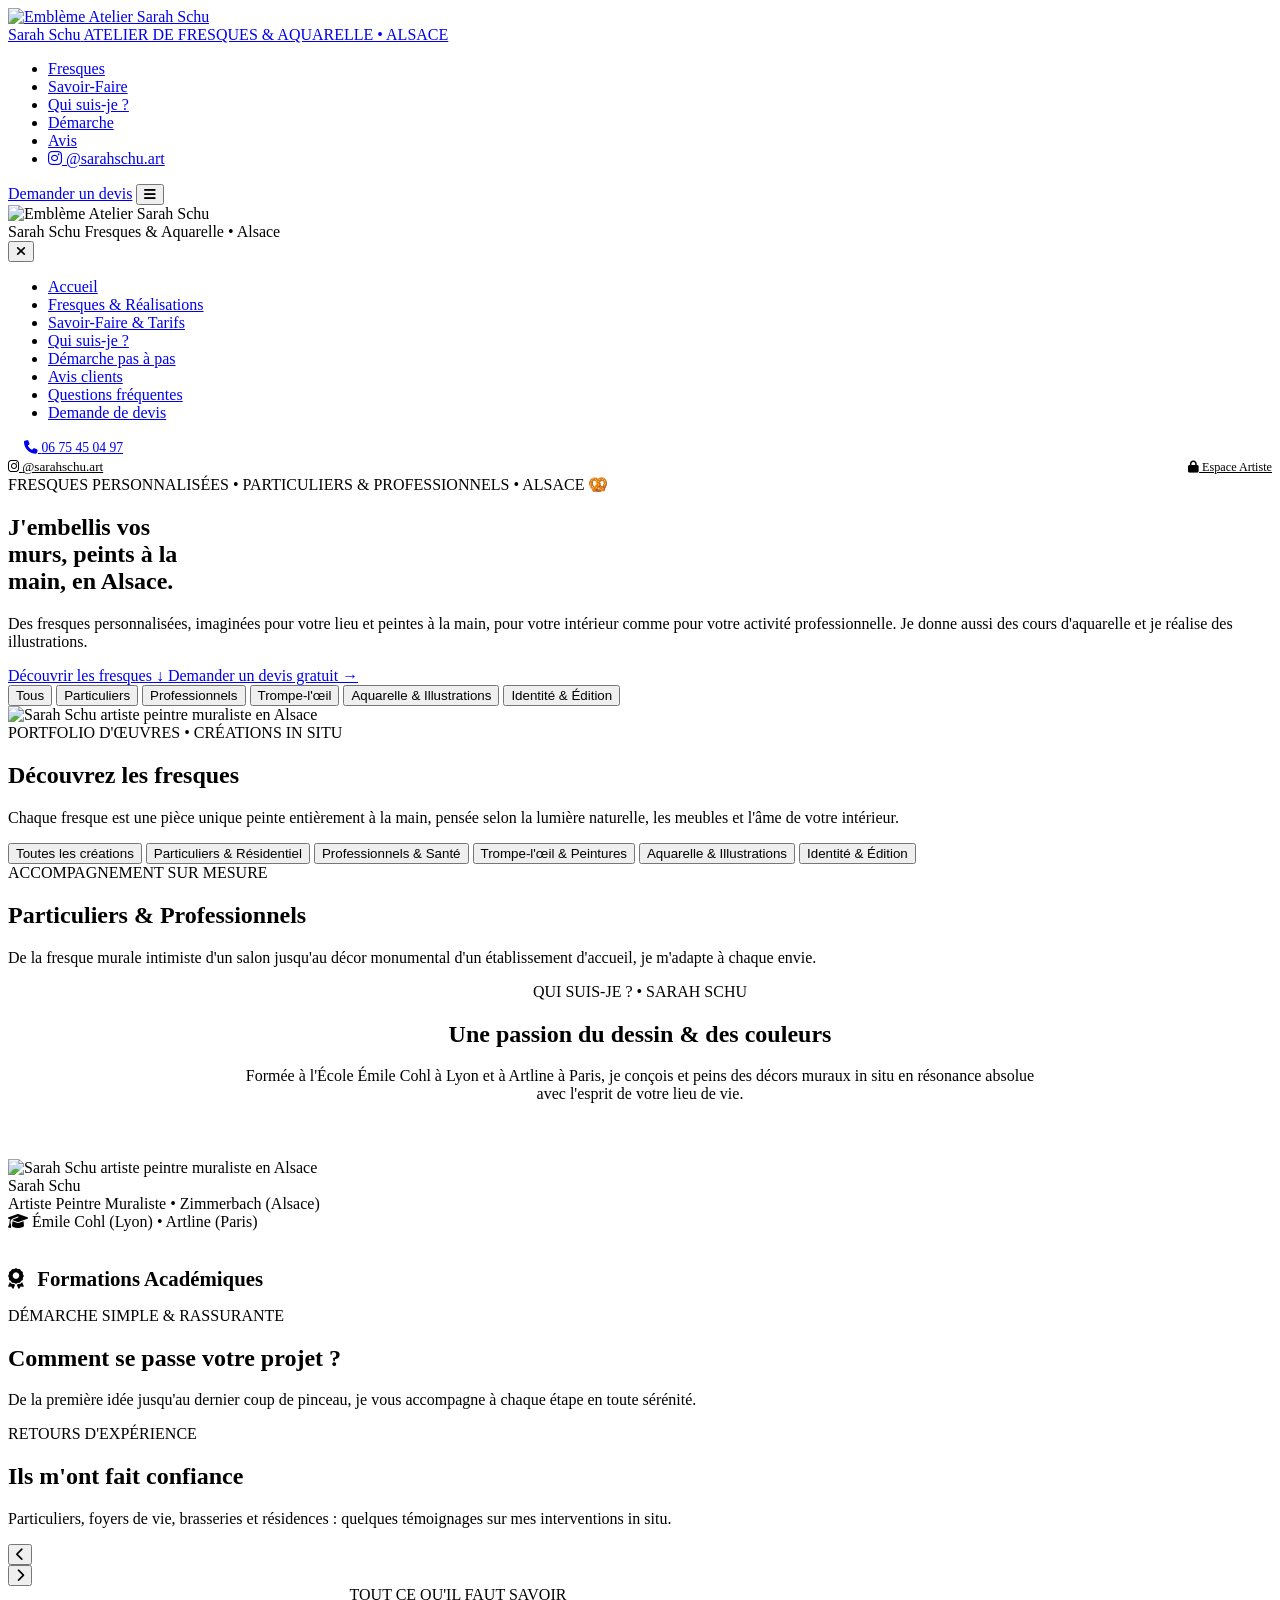
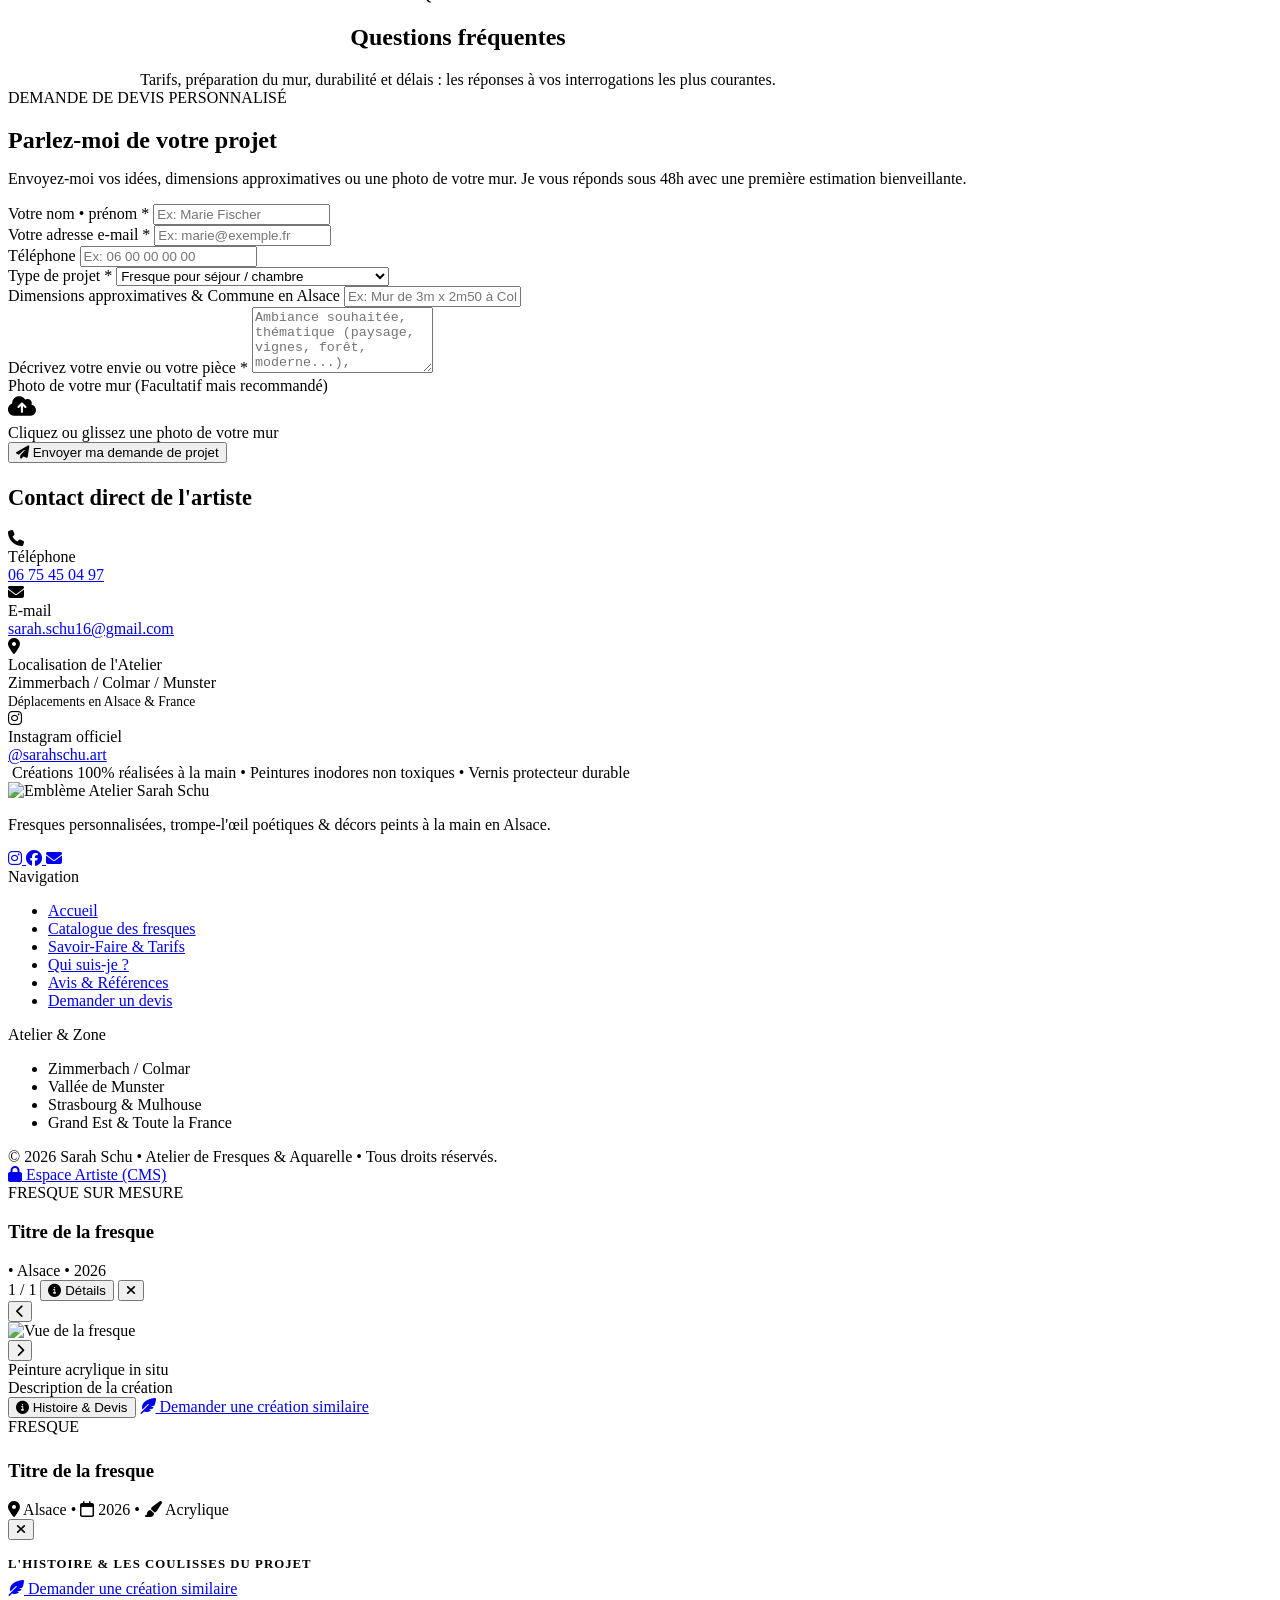
==== index.html @ b22cd870 "config(production): configurer l'URL Render de l'artiste et le repo atelier-sarahschu" ====
<!DOCTYPE html>
<html lang="fr">
<head>
  <meta charset="UTF-8">
  <meta name="viewport" content="width=device-width, initial-scale=1.0">
  <meta http-equiv="Cache-Control" content="no-cache, no-store, must-revalidate">
  <meta http-equiv="Pragma" content="no-cache">
  <meta http-equiv="Expires" content="0">
  <title>Sarah Schu — Atelier de Fresques & Aquarelle · Alsace</title>
  <meta name="description" content="Fresques personnalisées, peintes à la main en Alsace par Sarah Schu. Décors muraux sur mesure pour particuliers et professionnels, trompe-l'œil et cours d'aquarelle.">
  <meta name="keywords" content="Sarah Schu, fresque murale Alsace, artiste peintre Colmar, trompe l'oeil Alsace, peintre decorateur Munster, fresque chambre, fresque restaurant, cours aquarelle Alsace">
  <meta name="author" content="Sarah Schu">
  
  <!-- Open Graph / Réseaux Sociaux (Aperçu lors du partage de lien) -->
  <meta property="og:type" content="website">
  <meta property="og:title" content="Sarah Schu — Atelier de Fresques & Aquarelle · Alsace">
  <meta property="og:description" content="Fresques personnalisées, peintes à la main en Alsace par Sarah Schu. Décors muraux d'exception sur mesure pour particuliers et professionnels.">
  <meta property="og:url" content="https://atelier-sarah-schu-cssx.onrender.com/">
  <meta property="og:image" content="https://atelier-sarah-schu-cssx.onrender.com/assets/images/og-logo-sarah-schu.jpg?v=2">
  <meta property="og:image:secure_url" content="https://atelier-sarah-schu-cssx.onrender.com/assets/images/og-logo-sarah-schu.jpg?v=2">
  <meta property="og:image:type" content="image/jpeg">
  <meta property="og:image:width" content="1024">
  <meta property="og:image:height" content="1024">
  <meta property="og:image:alt" content="Logo Atelier Sarah Schu">
  <meta property="og:locale" content="fr_FR">

  <!-- Twitter Card -->
  <meta name="twitter:card" content="summary">
  <meta name="twitter:title" content="Sarah Schu — Atelier de Fresques & Aquarelle · Alsace">
  <meta name="twitter:description" content="Fresques personnalisées, peintes à la main en Alsace par Sarah Schu. Décors muraux d'exception sur mesure pour particuliers et professionnels.">
  <meta name="twitter:image" content="https://atelier-sarah-schu-cssx.onrender.com/assets/images/og-logo-sarah-schu.jpg?v=2">

  <!-- Favicon & Identité -->
  <link rel="icon" type="image/png" href="assets/images/favicon.png">
  <link rel="apple-touch-icon" href="assets/images/logo-sarah-schu.jpg">

  <!-- Polices Google : Playfair Display & Plus Jakarta Sans -->
  <link rel="preconnect" href="https://fonts.googleapis.com">
  <link rel="preconnect" href="https://fonts.gstatic.com" crossorigin>
  <link href="https://fonts.googleapis.com/css2?family=Playfair+Display:ital,wght@0,400;0,500;0,600;0,700;1,400;1,500&family=Plus+Jakarta+Sans:wght@400;500;600;700&display=swap" rel="stylesheet">

  <!-- Font Awesome Icons -->
  <link rel="stylesheet" href="https://cdnjs.cloudflare.com/ajax/libs/font-awesome/6.5.1/css/all.min.css">

  <!-- Feuille de Style -->
  <link rel="stylesheet" href="assets/css/style.css?v=12">

  <!-- Schema.org Microdata & Local SEO -->
  <script type="application/ld+json">
  {
    "@context": "https://schema.org",
    "@type": "VisualArtist",
    "name": "Sarah Schu",
    "alternateName": "Atelier Sarah Schu",
    "url": "https://atelier-sarah-schu-cssx.onrender.com/",
    "sameAs": [
      "https://www.instagram.com/sarahschu.art",
      "https://www.facebook.com/profile.php?id=100017365335884"
    ],
    "image": "assets/images/logo-sarah-schu.jpg",
    "telephone": "+33675450497",
    "email": "sarah.schu16@gmail.com",
    "priceRange": "€€",
    "address": {
      "@type": "PostalAddress",
      "addressLocality": "Zimmerbach",
      "addressRegion": "Haut-Rhin (Alsace)",
      "postalCode": "68230",
      "addressCountry": "FR"
    },
    "geo": {
      "@type": "GeoCoordinates",
      "latitude": 48.0736,
      "longitude": 7.2372
    },
    "areaServed": [
      "Colmar",
      "Vallée de Munster",
      "Strasbourg",
      "Mulhouse",
      "Alsace",
      "France"
    ],
    "alumniOf": [
      { "@type": "EducationalOrganization", "name": "École Émile Cohl (Lyon)" },
      { "@type": "EducationalOrganization", "name": "École Artline (Paris)" }
    ],
    "knowsAbout": [
      "Fresques murales in situ",
      "Trompe-l'œil sur mesure",
      "Peinture acrylique murale",
      "Aquarelle",
      "Décoration murale d'art"
    ],
    "description": "Artiste peintre muraliste et illustratrice en Alsace. Formée à l'École Émile Cohl & Artline, Sarah Schu imagine et peint à la main des fresques in situ, trompe-l'œil et décors muraux d'exception pour résidences, commerces et collectivités."
  }
  </script>
</head>
<body>

  <!-- ==========================================================================
       EN-TÊTE / NAVIGATION ATELIER
       ========================================================================== -->
  <header class="site-header">
    <div class="container nav-wrap">
      
      <!-- Logo Officiel Atelier Sarah Schu -->
      <a href="#accueil" class="brand-link" aria-label="Sarah Schu - Accueil">
        <img src="assets/images/logo-emblem.png" alt="Emblème Atelier Sarah Schu" class="brand-logo-emblem">
        <div class="brand-text">
          <span class="brand-name">Sarah Schu</span>
          <span class="brand-sub">ATELIER DE FRESQUES &amp; AQUARELLE &bull; ALSACE</span>
        </div>
      </a>

      <!-- Menu Principal Bureau -->
      <nav class="nav-desktop" aria-label="Navigation principale">
        <ul class="nav-links">
          <li><a href="#catalogue" class="nav-link">Fresques</a></li>
          <li><a href="#domaines" class="nav-link">Savoir-Faire</a></li>
          <li><a href="#artiste" class="nav-link">Qui suis-je ?</a></li>
          <li><a href="#methode" class="nav-link">Démarche</a></li>
          <li><a href="#avis" class="nav-link">Avis</a></li>
          <li>
            <a href="https://www.instagram.com/sarahschu.art" target="_blank" rel="noopener" class="nav-link nav-link-ig link-instagram" title="Instagram officiel">
              <i class="fa-brands fa-instagram"></i> <span class="contact-ig-handle">@sarahschu.art</span>
            </a>
          </li>
        </ul>
      </nav>

      <!-- Action & Toggle Mobile -->
      <div class="nav-actions">
        <a href="#contact" class="btn-header-cta">Demander un devis</a>
        <button class="mobile-toggle" aria-label="Ouvrir le menu">
          <i class="fa-solid fa-bars"></i>
        </button>
      </div>

    </div>
  </header>

  <!-- Tiroir Mobile Glissant -->
  <div class="mobile-nav-backdrop"></div>
  <aside class="mobile-nav" aria-label="Menu mobile">
    <div class="mobile-nav-header">
      <div class="brand-link">
        <img src="assets/images/logo-emblem.png" alt="Emblème Atelier Sarah Schu" class="brand-logo-emblem">
        <div class="brand-text">
          <span class="brand-name">Sarah Schu</span>
          <span class="brand-sub">Fresques &amp; Aquarelle &bull; Alsace</span>
        </div>
      </div>
      <button class="mobile-nav-close" aria-label="Fermer le menu">
        <i class="fa-solid fa-xmark"></i>
      </button>
    </div>
    <ul class="mobile-nav-links">
      <li><a href="#accueil" class="mobile-nav-link">Accueil</a></li>
      <li><a href="#catalogue" class="mobile-nav-link">Fresques &amp; Réalisations</a></li>
      <li><a href="#domaines" class="mobile-nav-link">Savoir-Faire &amp; Tarifs</a></li>
      <li><a href="#artiste" class="mobile-nav-link">Qui suis-je ?</a></li>
      <li><a href="#methode" class="mobile-nav-link">Démarche pas à pas</a></li>
      <li><a href="#avis" class="mobile-nav-link">Avis clients</a></li>
      <li><a href="#faq" class="mobile-nav-link">Questions fréquentes</a></li>
      <li><a href="#contact" class="mobile-nav-link">Demande de devis</a></li>
    </ul>
    <div class="mobile-nav-footer">
      <a href="tel:+33675450497" id="mobile-nav-phone" class="btn-header-cta contact-phone-link" style="justify-content: center; width: 100%; padding: 0.6rem 1rem; font-size: 0.85rem;">
        <i class="fa-solid fa-phone"></i> <span id="mobile-nav-phone-text" class="contact-phone-text">06 75 45 04 97</span>
      </a>
      <div style="display: flex; align-items: center; justify-content: space-between; font-size: 0.82rem; margin-top: 0.2rem;">
        <a href="https://www.instagram.com/sarahschu.art" target="_blank" rel="noopener" class="link-instagram" style="color: var(--text-muted); font-weight: 500;">
          <i class="fa-brands fa-instagram"></i> <span class="contact-ig-handle">@sarahschu.art</span>
        </a>
        <a href="admin.html" style="color: var(--text-faint); font-size: 0.76rem;">
          <i class="fa-solid fa-lock"></i> Espace Artiste
        </a>
      </div>
    </div>
  </aside>

  <main>
    <!-- ==========================================================================
         HERO SECTION (STYLE BOUTIQUE ATELIER & ARCHED SHOWCASE)
         ========================================================================== -->
    <section id="accueil" class="hero-section">
      <div class="container hero-container">
        
        <!-- Colonne Gauche : Titre, Déclaration & Pilules -->
        <div class="hero-content">
          
          <div class="hero-eyebrow">
            <span id="hero-eyebrow-text">FRESQUES PERSONNALISÉES &bull; PARTICULIERS &amp; PROFESSIONNELS &bull; ALSACE 🥨</span>
          </div>

          <h1 class="hero-title" id="hero-title">
            J'embellis vos<br>
            murs, peints à la<br>
            main, en Alsace.
          </h1>

          <p class="hero-desc" id="hero-desc-text">
            Des fresques personnalisées, imaginées pour votre lieu et peintes à la main, pour votre intérieur comme pour votre activité professionnelle. Je donne aussi des cours d'aquarelle et je réalise des illustrations.
          </p>

          <div class="hero-actions">
            <a href="#catalogue" class="btn-dark-pill">
              Découvrir les fresques &darr;
            </a>
            <a href="#contact" class="btn-underline-link">
              Demander un devis gratuit &rarr;
            </a>
          </div>

          <!-- Pilules de Catégories (Filtres Rapides) -->
          <div class="hero-tags" id="hero-tags-container">
            <button class="hero-tag-pill active" data-filter="all">Tous</button>
            <button class="hero-tag-pill" data-filter="fresques">Particuliers</button>
            <button class="hero-tag-pill" data-filter="collectivites">Professionnels</button>
            <button class="hero-tag-pill" data-filter="peintures">Trompe-l'œil</button>
            <button class="hero-tag-pill" data-filter="illustrations">Aquarelle &amp; Illustrations</button>
            <button class="hero-tag-pill" data-filter="graphisme">Identité &amp; Édition</button>
          </div>

        </div>

        <!-- Colonne Droite : Vitrine Arched Showcase -->
        <div class="hero-visual">
          <div class="arch-card">
            <div class="arch-window">
              <img id="hero-main-img" src="assets/images/upload_1792163503819.jpg" alt="Sarah Schu artiste peintre muraliste en Alsace">
            </div>
          </div>
        </div>

      </div>
    </section>

    <!-- ==========================================================================
         CATALOGUE DES RÉALISATIONS (PORTFOLIO)
         ========================================================================== -->
    <section id="catalogue" class="section">
      <div class="container">
        
        <div class="section-header">
          <div class="section-eyebrow">PORTFOLIO D'ŒUVRES &bull; CRÉATIONS IN SITU</div>
          <h2 class="section-title">Découvrez les <span class="italic-serif">fresques</span></h2>
          <p class="section-desc">
            Chaque fresque est une pièce unique peinte entièrement à la main, pensée selon la lumière naturelle, les meubles et l'âme de votre intérieur.
          </p>
        </div>

        <!-- Filtres Horizontaux -->
        <div class="catalog-filters" id="catalog-filters-container" role="tablist">
          <button class="filter-pill active" data-filter="all">Toutes les créations</button>
          <button class="filter-pill" data-filter="fresques">Particuliers &amp; Résidentiel</button>
          <button class="filter-pill" data-filter="collectivites">Professionnels &amp; Santé</button>
          <button class="filter-pill" data-filter="peintures">Trompe-l'œil &amp; Peintures</button>
          <button class="filter-pill" data-filter="illustrations">Aquarelle &amp; Illustrations</button>
          <button class="filter-pill" data-filter="graphisme">Identité &amp; Édition</button>
        </div>

        <!-- Grille des Créations -->
        <div class="gallery-grid" id="portfolio-grid-container">
          <!-- Injecté dynamiquement par main.js -->
        </div>

        <!-- Bouton Découvrir Plus (Évite les empilements infinis sur mobile) -->
        <div id="portfolio-load-more-wrap" class="portfolio-load-more-wrap" style="display: none;">
          <button id="portfolio-load-more-btn" class="btn-load-more" type="button">
            <span id="load-more-text">Afficher plus de créations</span>
            <i class="fa-solid fa-arrow-down"></i>
          </button>
        </div>

      </div>
    </section>

    <!-- ==========================================================================
         BANDEAU DE CONFIANCE & CHIFFRES CLÉS
         ========================================================================== -->
    <section class="trust-strip" aria-label="Points forts de l'atelier">
      <div class="container">
        <div class="trust-grid" id="stats-grid-container">
          <!-- Injecté dynamiquement par main.js -->
        </div>
      </div>
    </section>

    <!-- ==========================================================================
         PARTICULIERS & PROFESSIONNELS (DOMAINES DE PROJET)
         ========================================================================== -->
    <section id="domaines" class="section section-tinted">
      <div class="container">
        
        <div class="section-header">
          <div class="section-eyebrow">ACCOMPAGNEMENT SUR MESURE</div>
          <h2 class="section-title">Particuliers &amp; <span class="italic-serif">Professionnels</span></h2>
          <p class="section-desc">
            De la fresque murale intimiste d'un salon jusqu'au décor monumental d'un établissement d'accueil, je m'adapte à chaque envie.
          </p>
        </div>

        <div class="services-grid" id="services-grid-container">
          <!-- Rendu dynamique par main.js -->
        </div>

      </div>
    </section>

    <!-- ==========================================================================
         L'ARTISTE — SARAH SCHU
         ========================================================================== -->
    <section id="artiste" class="section">
      <div class="container">
        
        <!-- En-tête de Section Centré et Harmonieux -->
        <div class="section-header" style="max-width: 820px; margin: 0 auto 3.5rem; text-align: center;">
          <div class="section-eyebrow">QUI SUIS-JE ? &bull; SARAH SCHU</div>
          <h2 class="section-title">Une passion du dessin &amp; des <span class="italic-serif">couleurs</span></h2>
          <p class="section-desc" style="margin: 0 auto;">
            Formée à l'École Émile Cohl à Lyon et à Artline à Paris, je conçois et peins des décors muraux in situ en résonance absolue avec l'esprit de votre lieu de vie.
          </p>
        </div>

        <div class="artist-grid">
          
          <!-- Colonne Gauche : Portrait en Arche & Titres Académiques -->
          <div class="artist-visual">
            <div class="artist-arch-frame">
              <img id="about-photo" src="assets/images/profile_fb.jpg" alt="Sarah Schu artiste peintre muraliste en Alsace">
            </div>
            <div class="artist-badge">
              <div class="artist-badge-name">Sarah Schu</div>
              <div class="artist-badge-loc">Artiste Peintre Muraliste &bull; Zimmerbach (Alsace)</div>
              <div class="artist-badge-schools">
                <i class="fa-solid fa-graduation-cap" style="color: var(--accent-terra);"></i> Émile Cohl (Lyon) &bull; Artline (Paris)
              </div>
            </div>
          </div>

          <!-- Colonne Droite : Histoire & Formations -->
          <div class="artist-text">
            <div id="about-bio-text" class="artist-bio-body">
              <!-- Injecté dynamiquement par main.js -->
            </div>

            <!-- Formations Académiques -->
            <div style="margin-top: 2.2rem;">
              <h3 style="font-family: var(--font-serif); font-size: 1.3rem; margin-bottom: 1rem; color: var(--text-main);">
                <i class="fa-solid fa-award" style="color: var(--accent-terra); margin-right: 0.5rem;"></i> Formations Académiques
              </h3>
              <div class="academic-cards" id="formations-container">
                <!-- Injecté dynamiquement par main.js -->
              </div>
            </div>
          </div>

        </div>

      </div>
    </section>

    <!-- ==========================================================================
         LA MÉTHODE IN SITU (COMMENT ÇA SE PASSE)
         ========================================================================== -->
    <section id="methode" class="section section-tinted">
      <div class="container">
        
        <div class="section-header">
          <div class="section-eyebrow">DÉMARCHE SIMPLE &amp; RASSURANTE</div>
          <h2 class="section-title">Comment se passe <span class="italic-serif">votre projet</span>&nbsp;?</h2>
          <p class="section-desc">
            De la première idée jusqu'au dernier coup de pinceau, je vous accompagne à chaque étape en toute sérénité.
          </p>
        </div>

        <div class="steps-grid" id="process-grid-container">
          <!-- Injecté dynamiquement par main.js -->
        </div>

      </div>
    </section>

    <!-- ==========================================================================
         TÉMOIGNAGES & RÉFÉRENCES EN ALSACE
         ========================================================================== -->
    <section id="avis" class="section">
      <div class="container">
        
        <div class="section-header">
          <div class="section-eyebrow">RETOURS D'EXPÉRIENCE</div>
          <h2 class="section-title">Ils m'ont fait <span class="italic-serif">confiance</span></h2>
          <p class="section-desc">
            Particuliers, foyers de vie, brasseries et résidences : quelques témoignages sur mes interventions in situ.
          </p>
        </div>

        <div class="testimonials-slider-wrapper">
          <div class="testimonials-viewport" id="testimonials-viewport">
            <div class="testimonials-track" id="testimonials-grid-container">
              <!-- Injecté dynamiquement par main.js -->
            </div>
          </div>

          <div class="testimonials-controls">
            <button type="button" class="slider-arrow-btn" id="testimonials-prev-btn" aria-label="Avis précédent">
              <i class="fa-solid fa-chevron-left"></i>
            </button>
            <div class="testimonials-dots" id="testimonials-dots-container"></div>
            <button type="button" class="slider-arrow-btn" id="testimonials-next-btn" aria-label="Avis suivant">
              <i class="fa-solid fa-chevron-right"></i>
            </button>
          </div>
        </div>

      </div>
    </section>

    <!-- ==========================================================================
         QUESTIONS FRÉQUENTES (FAQ)
         ========================================================================== -->
    <section id="faq" class="section section-tinted">
      <div class="container" style="max-width: 900px;">
        
        <div class="section-header" style="text-align: center;">
          <div class="section-eyebrow">TOUT CE QU'IL FAUT SAVOIR</div>
          <h2 class="section-title">Questions <span class="italic-serif">fréquentes</span></h2>
          <p class="section-desc" style="margin: 0 auto;">
            Tarifs, préparation du mur, durabilité et délais : les réponses à vos interrogations les plus courantes.
          </p>
        </div>

        <div class="faq-list" id="faq-list-container">
          <!-- Injecté dynamiquement par main.js -->
        </div>

      </div>
    </section>

    <!-- ==========================================================================
         CONTACT / BRIEF ESTIMATIF ("PARLER DE MON PROJET")
         ========================================================================== -->
    <section id="contact" class="section">
      <div class="container">
        
        <div class="contact-box">
          
          <div class="contact-header">
            <div class="section-eyebrow">DEMANDE DE DEVIS PERSONNALISÉ</div>
            <h2 class="section-title" style="margin-bottom: 0.8rem;">Parlez-moi de votre <span class="italic-serif">projet</span></h2>
            <p class="section-desc">
              Envoyez-moi vos idées, dimensions approximatives ou une photo de votre mur. Je vous réponds sous 48h avec une première estimation bienveillante.
            </p>
          </div>

          <div class="contact-grid">
            
            <!-- Formulaire -->
            <form id="devis-form" class="contact-form" action="https://api.web3forms.com/submit" method="POST" enctype="multipart/form-data">
              <!-- Configuration Web3Forms & Sécurité Anti-Spam -->
              <input type="hidden" name="access_key" value="fe10a643-944e-4a1d-9d04-9b384cff82f1">
              <input type="hidden" name="subject" value="Nouvelle demande de projet fresque — Atelier Sarah Schu">
              <input type="hidden" name="from_name" value="Atelier Sarah Schu (Site Web)">
              <input type="checkbox" name="botcheck" class="hidden" style="display: none;">

              <div class="form-row">
                <div class="form-group">
                  <label for="devis-nom">Votre nom &bull; prénom *</label>
                  <input type="text" id="devis-nom" name="name" class="form-input" placeholder="Ex: Marie Fischer" required>
                </div>
                <div class="form-group">
                  <label for="devis-email">Votre adresse e-mail *</label>
                  <input type="email" id="devis-email" name="email" class="form-input" placeholder="Ex: marie@exemple.fr" required>
                </div>
              </div>

              <div class="form-row">
                <div class="form-group">
                  <label for="devis-tel">Téléphone</label>
                  <input type="tel" id="devis-tel" name="phone" class="form-input" placeholder="Ex: 06 00 00 00 00">
                </div>
                <div class="form-group">
                  <label for="devis-type">Type de projet *</label>
                  <select id="devis-type" name="type_projet" class="form-select">
                    <option value="Fresque pour séjour / chambre">Fresque pour séjour / chambre</option>
                    <option value="Trompe-l'œil sur porte ou mur">Trompe-l'œil sur porte ou mur</option>
                    <option value="Projet professionnel / Commerce / EHPAD">Projet professionnel / Commerce / EHPAD</option>
                    <option value="Cours d'aquarelle">Cours d'aquarelle</option>
                    <option value="Illustration & Édition">Illustration &amp; Édition</option>
                    <option value="Autre demande sur mesure">Autre demande sur mesure</option>
                  </select>
                </div>
              </div>

              <div class="form-group">
                <label for="devis-dimensions">Dimensions approximatives &amp; Commune en Alsace</label>
                <input type="text" id="devis-dimensions" name="dimensions_commune" class="form-input" placeholder="Ex: Mur de 3m x 2m50 à Colmar, Munster...">
              </div>

              <div class="form-group">
                <label for="devis-message">Décrivez votre envie ou votre pièce *</label>
                <textarea id="devis-message" name="message" class="form-textarea" rows="4" placeholder="Ambiance souhaitée, thématique (paysage, vignes, forêt, moderne...), luminosité..." required></textarea>
              </div>

              <!-- Zone Photo du Mur -->
              <div class="form-group">
                <label>Photo de votre mur (Facultatif mais recommandé)</label>
                <input type="file" id="devis-photo-mur" name="attachment" accept="image/*" style="display: none;">
                <label for="devis-photo-mur" id="upload-zone-mur" class="upload-dropzone" style="cursor: pointer; display: block;">
                  <span id="upload-zone-label">
                    <i class="fa-solid fa-cloud-arrow-up" style="color: var(--accent-terra); font-size: 1.4rem; display: block; margin-bottom: 0.4rem;"></i>
                    <span>Cliquez ou glissez une photo de votre mur</span>
                  </span>
                </label>
              </div>

              <button type="submit" class="btn-submit-cta">
                <i class="fa-solid fa-paper-plane"></i> Envoyer ma demande de projet
              </button>
            </form>

            <!-- Coordonnées Directes -->
            <div class="contact-info-panel">
              <h3 style="font-family: var(--font-serif); font-size: 1.4rem; margin-bottom: 1.2rem; color: var(--text-main);">
                Contact direct de l'artiste
              </h3>
              
              <div class="contact-direct-items">
                <div class="contact-item">
                  <div class="contact-item-icon"><i class="fa-solid fa-phone"></i></div>
                  <div>
                    <div class="contact-item-lbl">Téléphone</div>
                    <a href="tel:+33675450497" id="contact-phone-link" class="contact-item-val contact-phone-link">
                      <span id="contact-phone-text" class="contact-phone-text">06 75 45 04 97</span>
                    </a>
                  </div>
                </div>

                <div class="contact-item">
                  <div class="contact-item-icon"><i class="fa-solid fa-envelope"></i></div>
                  <div>
                    <div class="contact-item-lbl">E-mail</div>
                    <a href="mailto:sarah.schu16@gmail.com" id="contact-email-link" class="contact-item-val contact-email-link">
                      <span id="contact-email-text" class="contact-email-text">sarah.schu16@gmail.com</span>
                    </a>
                  </div>
                </div>

                <div class="contact-item">
                  <div class="contact-item-icon"><i class="fa-solid fa-location-dot"></i></div>
                  <div>
                    <div class="contact-item-lbl">Localisation de l'Atelier</div>
                    <div class="contact-item-val">
                      <span id="contact-location-text" class="contact-location-text">Zimmerbach / Colmar / Munster</span><br>
                      <span style="font-size: 0.85rem; color: var(--text-muted);">Déplacements en Alsace &amp; France</span>
                    </div>
                  </div>
                </div>

                <div class="contact-item">
                  <div class="contact-item-icon"><i class="fa-brands fa-instagram"></i></div>
                  <div>
                    <div class="contact-item-lbl">Instagram officiel</div>
                    <a href="https://www.instagram.com/sarahschu.art" target="_blank" rel="noopener" id="contact-ig-link" class="contact-item-val link-instagram">
                      <span class="contact-ig-handle">@sarahschu.art</span>
                    </a>
                  </div>
                </div>
              </div>

              <div class="contact-guarantee-note">
                <i class="fa-solid fa-shield-check" style="color: var(--accent-terra);"></i>
                <span>Créations 100% réalisées à la main &bull; Peintures inodores non toxiques &bull; Vernis protecteur durable</span>
              </div>
            </div>

          </div>

        </div>

      </div>
    </section>

  </main>

  <!-- ==========================================================================
       PIED DE PAGE (FOOTER)
       ========================================================================== -->
  <footer class="site-footer">
    <div class="container">
      
      <div class="footer-grid">
        <div class="footer-brand-col">
          <div class="brand-link" style="margin-bottom: 0.8rem;">
            <img src="assets/images/logo-emblem.png" alt="Emblème Atelier Sarah Schu" class="brand-logo-emblem footer-logo-emblem">
            <span class="brand-name" style="color: #FFFFFF;">Sarah Schu</span>
          </div>
          <p class="footer-tagline">
            Fresques personnalisées, trompe-l'œil poétiques &amp; décors peints à la main en Alsace.
          </p>
          <div class="footer-social-row">
            <a href="https://www.instagram.com/sarahschu.art" target="_blank" rel="noopener" aria-label="Instagram" class="link-instagram">
              <i class="fa-brands fa-instagram"></i>
            </a>
            <a href="https://www.facebook.com/profile.php?id=100017365335884" target="_blank" rel="noopener" aria-label="Facebook" class="link-facebook">
              <i class="fa-brands fa-facebook"></i>
            </a>
            <a href="mailto:sarah.schu16@gmail.com" aria-label="Email" id="footer-email-link" class="contact-email-link">
              <i class="fa-solid fa-envelope"></i>
            </a>
          </div>
        </div>

        <div class="footer-nav-col">
          <div class="footer-col-title">Navigation</div>
          <ul class="footer-links">
            <li><a href="#accueil">Accueil</a></li>
            <li><a href="#catalogue">Catalogue des fresques</a></li>
            <li><a href="#domaines">Savoir-Faire &amp; Tarifs</a></li>
            <li><a href="#artiste">Qui suis-je ?</a></li>
            <li><a href="#avis">Avis &amp; Références</a></li>
            <li><a href="#contact">Demander un devis</a></li>
          </ul>
        </div>

        <div class="footer-nav-col">
          <div class="footer-col-title">Atelier &amp; Zone</div>
          <ul class="footer-links">
            <li><span>Zimmerbach / Colmar</span></li>
            <li><span>Vallée de Munster</span></li>
            <li><span>Strasbourg &amp; Mulhouse</span></li>
            <li><span>Grand Est &amp; Toute la France</span></li>
          </ul>
        </div>
      </div>

      <div class="footer-bottom-bar">
        <div>&copy; 2026 Sarah Schu &bull; Atelier de Fresques &amp; Aquarelle &bull; Tous droits réservés.</div>
        <div style="display: flex; gap: 1.5rem; align-items: center;">
          <a href="admin.html" class="footer-admin-link">
            <i class="fa-solid fa-lock"></i> Espace Artiste (CMS)
          </a>
        </div>
      </div>

    </div>
  </footer>

  <!-- ==========================================================================
       MODALE D'EXPOSITION (VISIONNEUSE PLEIN ÉCRAN - ZÉRO DÉFILEMENT)
       ========================================================================== -->
  <div id="lightbox-modal" class="exhibition-theater" role="dialog" aria-modal="true" aria-label="Aperçu d'une œuvre">
    <div class="theater-wrapper">
      
      <!-- Barre Supérieure : Titre & Fermeture -->
      <header class="theater-topbar">
        <div class="theater-title-wrap">
          <span id="lightbox-category" class="theater-cat-pill">FRESQUE SUR MESURE</span>
          <h3 id="lightbox-title" class="theater-title">Titre de la fresque</h3>
          <span class="theater-meta-dot">&bull;</span>
          <span id="lightbox-location" class="theater-loc">Alsace</span>
          <span class="theater-meta-dot">&bull;</span>
          <span id="lightbox-year" class="theater-year">2026</span>
        </div>

        <div class="theater-actions">
          <span id="lightbox-counter-badge" class="theater-badge">1 / 1</span>
          <button id="lightbox-info-btn" class="theater-info-btn" type="button" aria-label="Voir l'histoire et les détails de l'œuvre" title="Histoire & Détails">
            <i class="fa-solid fa-circle-info"></i> <span class="theater-info-btn-text">Détails</span>
          </button>
          <button id="lightbox-close-btn" class="theater-close-btn" aria-label="Fermer la visionneuse">
            <i class="fa-solid fa-xmark"></i>
          </button>
        </div>
      </header>

      <!-- Scène Centrale : Espace d'Exposition Atelier (Lumière douce & Halo Ambiant) -->
      <div class="theater-stage" id="lightbox-viewer-area">
        <div id="lightbox-ambient-backdrop" class="theater-ambient-backdrop" aria-hidden="true"></div>

        <button id="lightbox-prev-btn" class="theater-nav-btn theater-prev" aria-label="Image précédente">
          <i class="fa-solid fa-chevron-left"></i>
        </button>

        <div class="theater-artwork">
          <img id="lightbox-img" src="" alt="Vue de la fresque">
        </div>

        <button id="lightbox-next-btn" class="theater-nav-btn theater-next" aria-label="Image suivante">
          <i class="fa-solid fa-chevron-right"></i>
        </button>
      </div>

      <!-- Barre Inférieure : Spécifications, Miniatures & Contact -->
      <footer class="theater-bottombar">
        <div class="theater-info-col">
          <div id="lightbox-technique" class="theater-tech">Peinture acrylique in situ</div>
          <div id="lightbox-desc" class="theater-desc">Description de la création</div>
        </div>

        <!-- Galerie de Miniatures (si plusieurs vues) -->
        <div class="theater-thumbs-wrap">
          <div id="lightbox-carousel" class="theater-thumbs-strip"></div>
        </div>

        <div class="theater-cta-wrap">
          <button id="lightbox-mobile-details-btn" class="btn-theater-mobile-details" type="button">
            <i class="fa-solid fa-circle-info"></i> Histoire &amp; Devis
          </button>
          <a href="#contact" id="lightbox-cta-link" class="btn-theater-cta">
            <i class="fa-solid fa-feather-pointed"></i> Demander une création similaire
          </a>
        </div>
      </footer>

      <!-- Volet Coulissant Mobile : Fiche Détail Complète de l'Œuvre -->
      <div id="theater-details-sheet" class="theater-details-sheet" aria-hidden="true">
        <div class="theater-sheet-backdrop" id="theater-sheet-backdrop"></div>
        <div class="theater-sheet-content">
          <div class="theater-sheet-handle-bar">
            <div class="theater-sheet-handle"></div>
          </div>
          <div class="theater-sheet-header">
            <div>
              <span id="sheet-category" class="theater-cat-pill" style="margin-bottom: 0.35rem; display: inline-block;">FRESQUE</span>
              <h3 id="sheet-title" class="theater-sheet-title">Titre de la fresque</h3>
              <div class="theater-sheet-meta">
                <span id="sheet-location"><i class="fa-solid fa-location-dot"></i> Alsace</span> &bull; 
                <span id="sheet-year"><i class="fa-regular fa-calendar"></i> 2026</span> &bull; 
                <span id="sheet-tech"><i class="fa-solid fa-paint-brush"></i> Acrylique</span>
              </div>
            </div>
            <button id="theater-sheet-close" class="theater-sheet-close-btn" type="button" aria-label="Fermer les détails">
              <i class="fa-solid fa-xmark"></i>
            </button>
          </div>
          <div class="theater-sheet-body">
            <h4 style="font-size: 0.8rem; text-transform: uppercase; letter-spacing: 0.08em; color: var(--accent-terra); margin-bottom: 0.5rem; font-weight: 700;">
              L'histoire &amp; les coulisses du projet
            </h4>
            <div id="sheet-desc" class="theater-sheet-text"></div>
          </div>
          <div class="theater-sheet-footer">
            <a href="#contact" id="sheet-cta-link" class="btn-theater-cta" style="width: 100%; justify-content: center;">
              <i class="fa-solid fa-feather-pointed"></i> Demander une création similaire
            </a>
          </div>
        </div>
      </div>

    </div>
  </div>

  <!-- Décodeur d'images universel (support TIFF, etc.) -->
  <script src="assets/js/utif.min.js"></script>
  <!-- Scripts -->
  <script src="assets/js/main.js?v=12"></script>
</body>
</html>
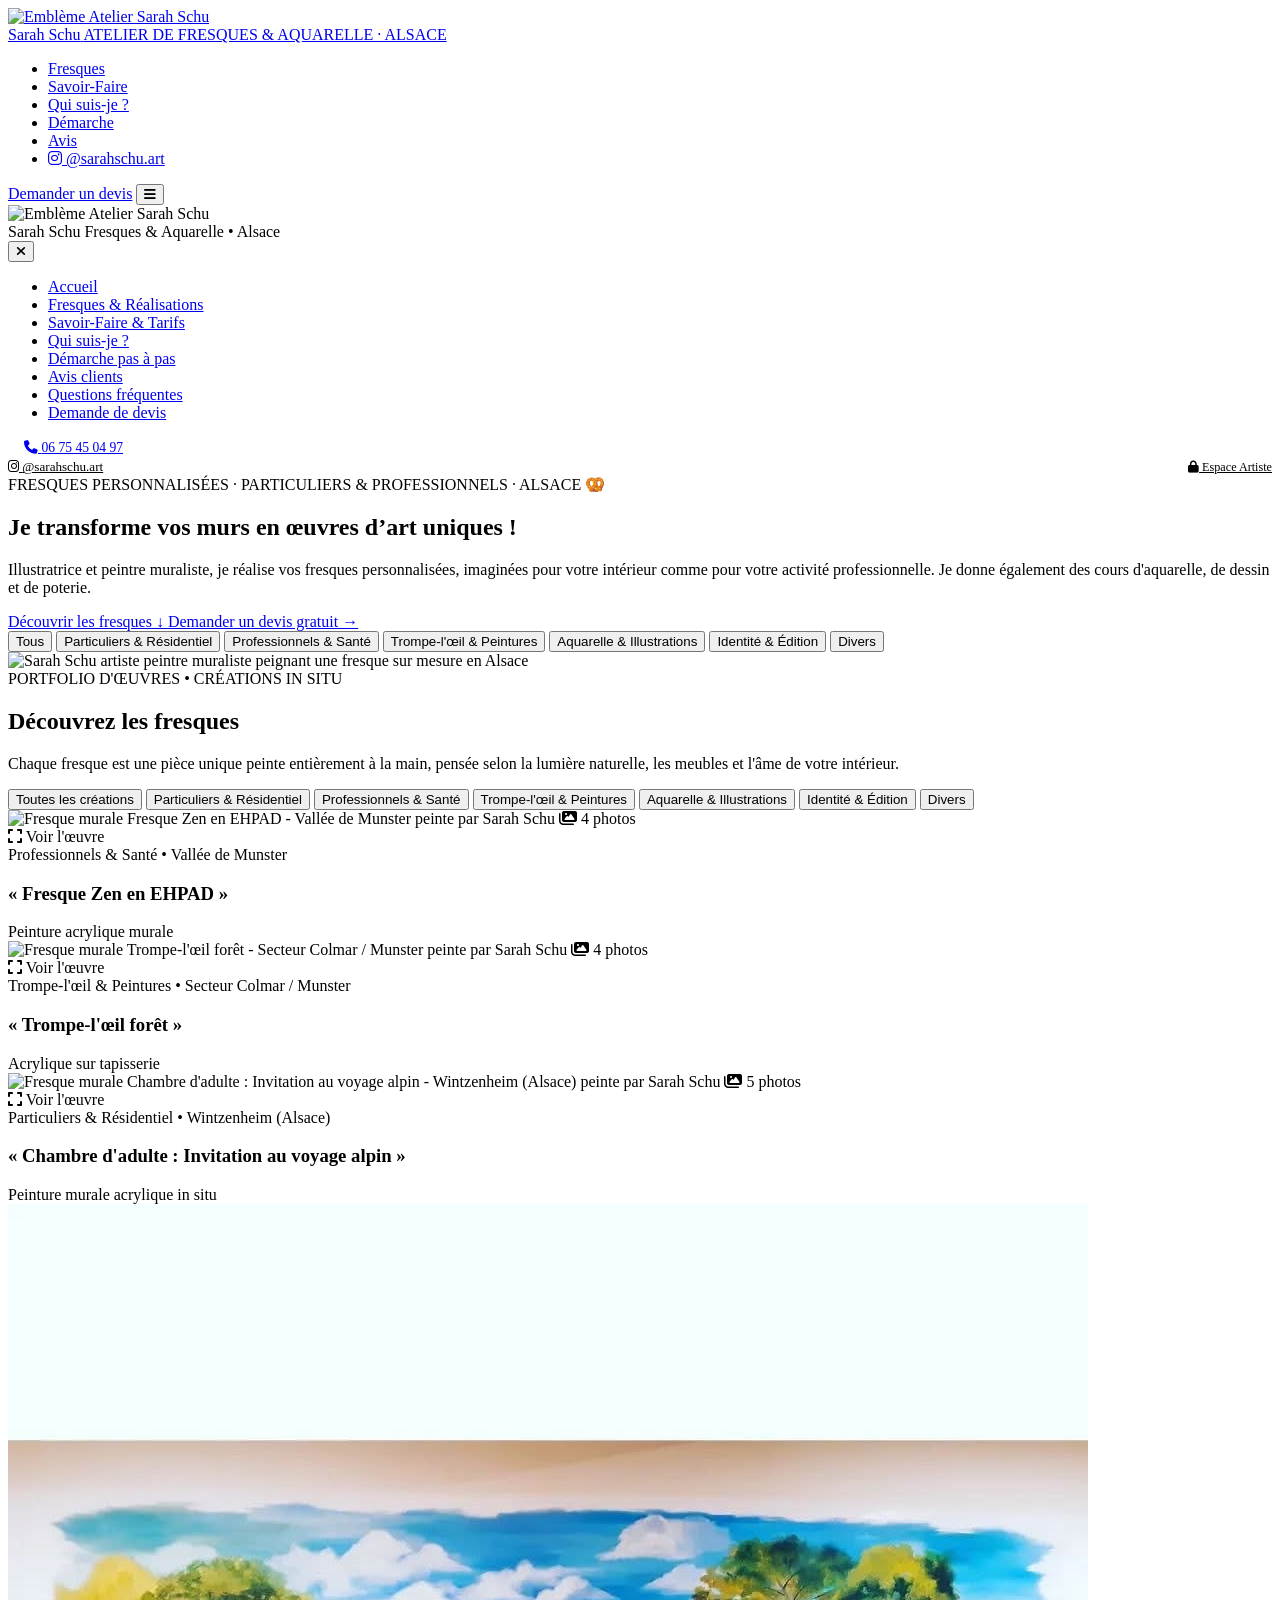
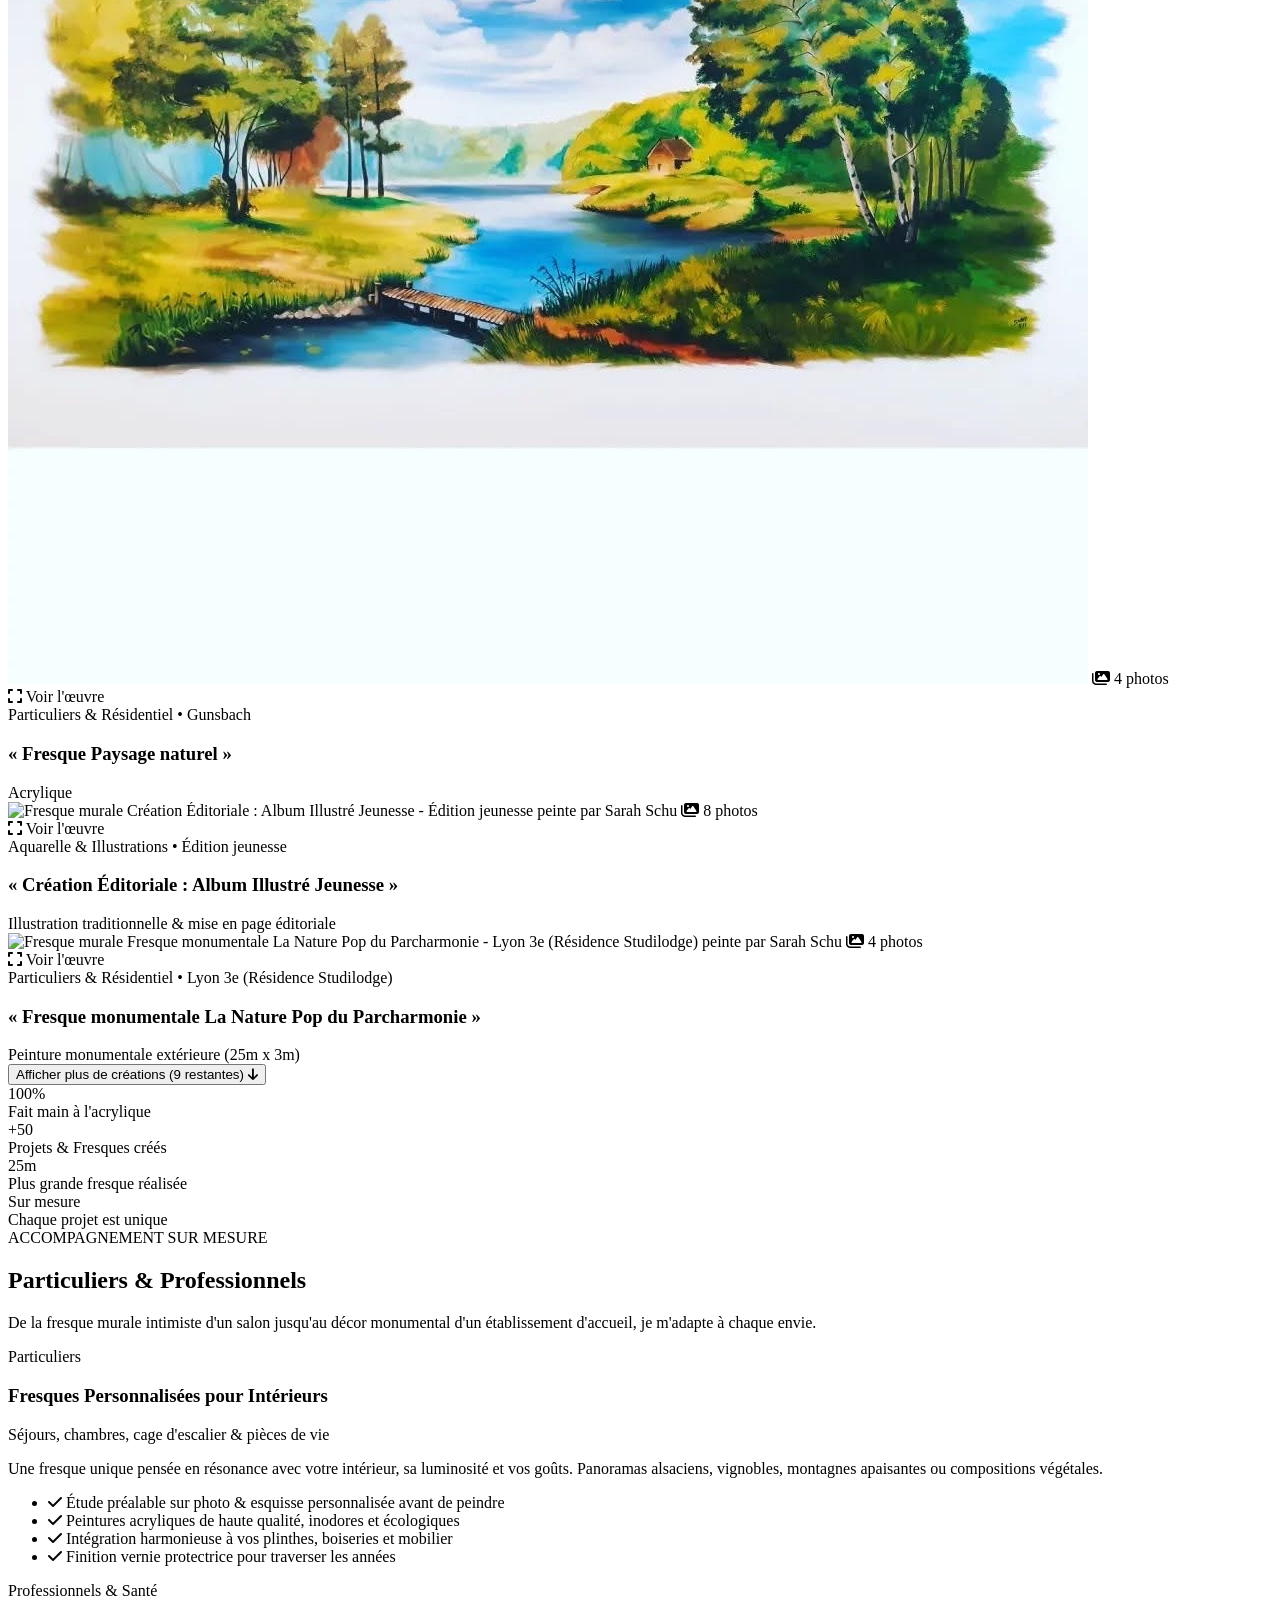
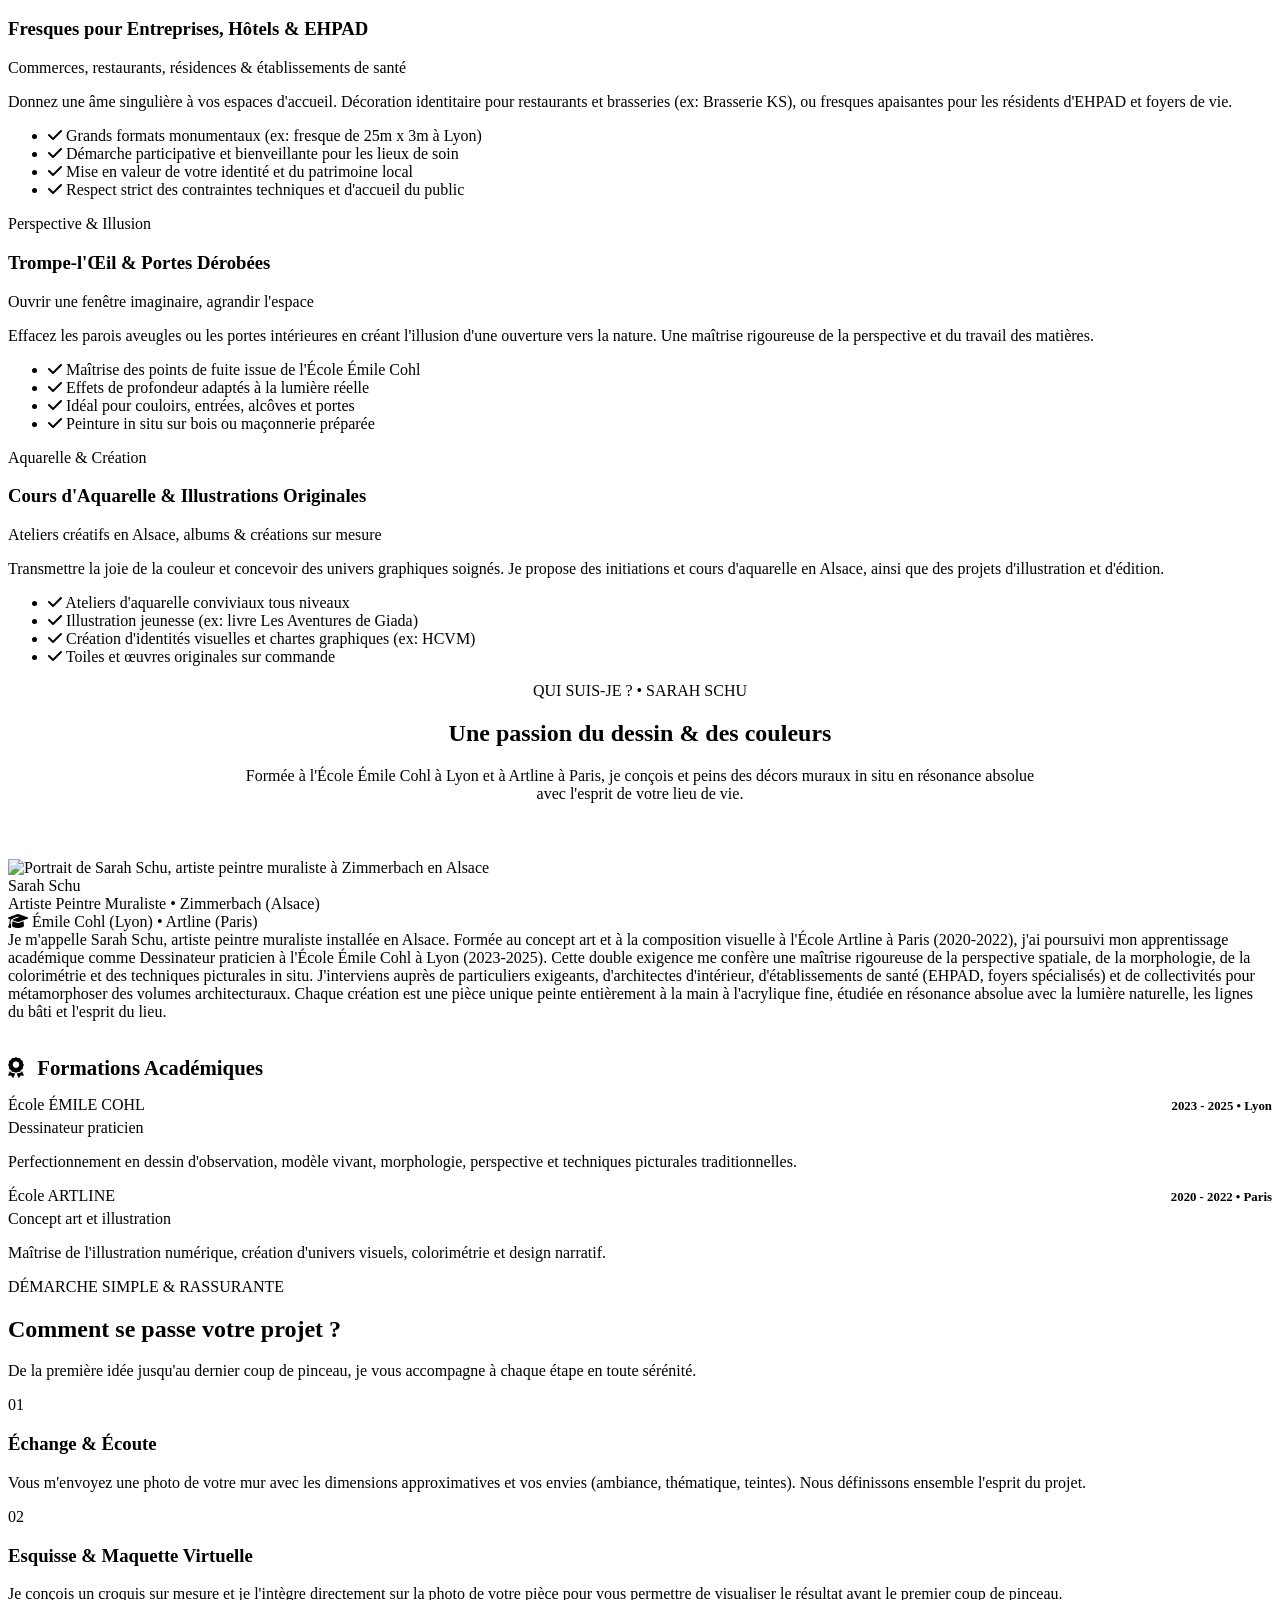
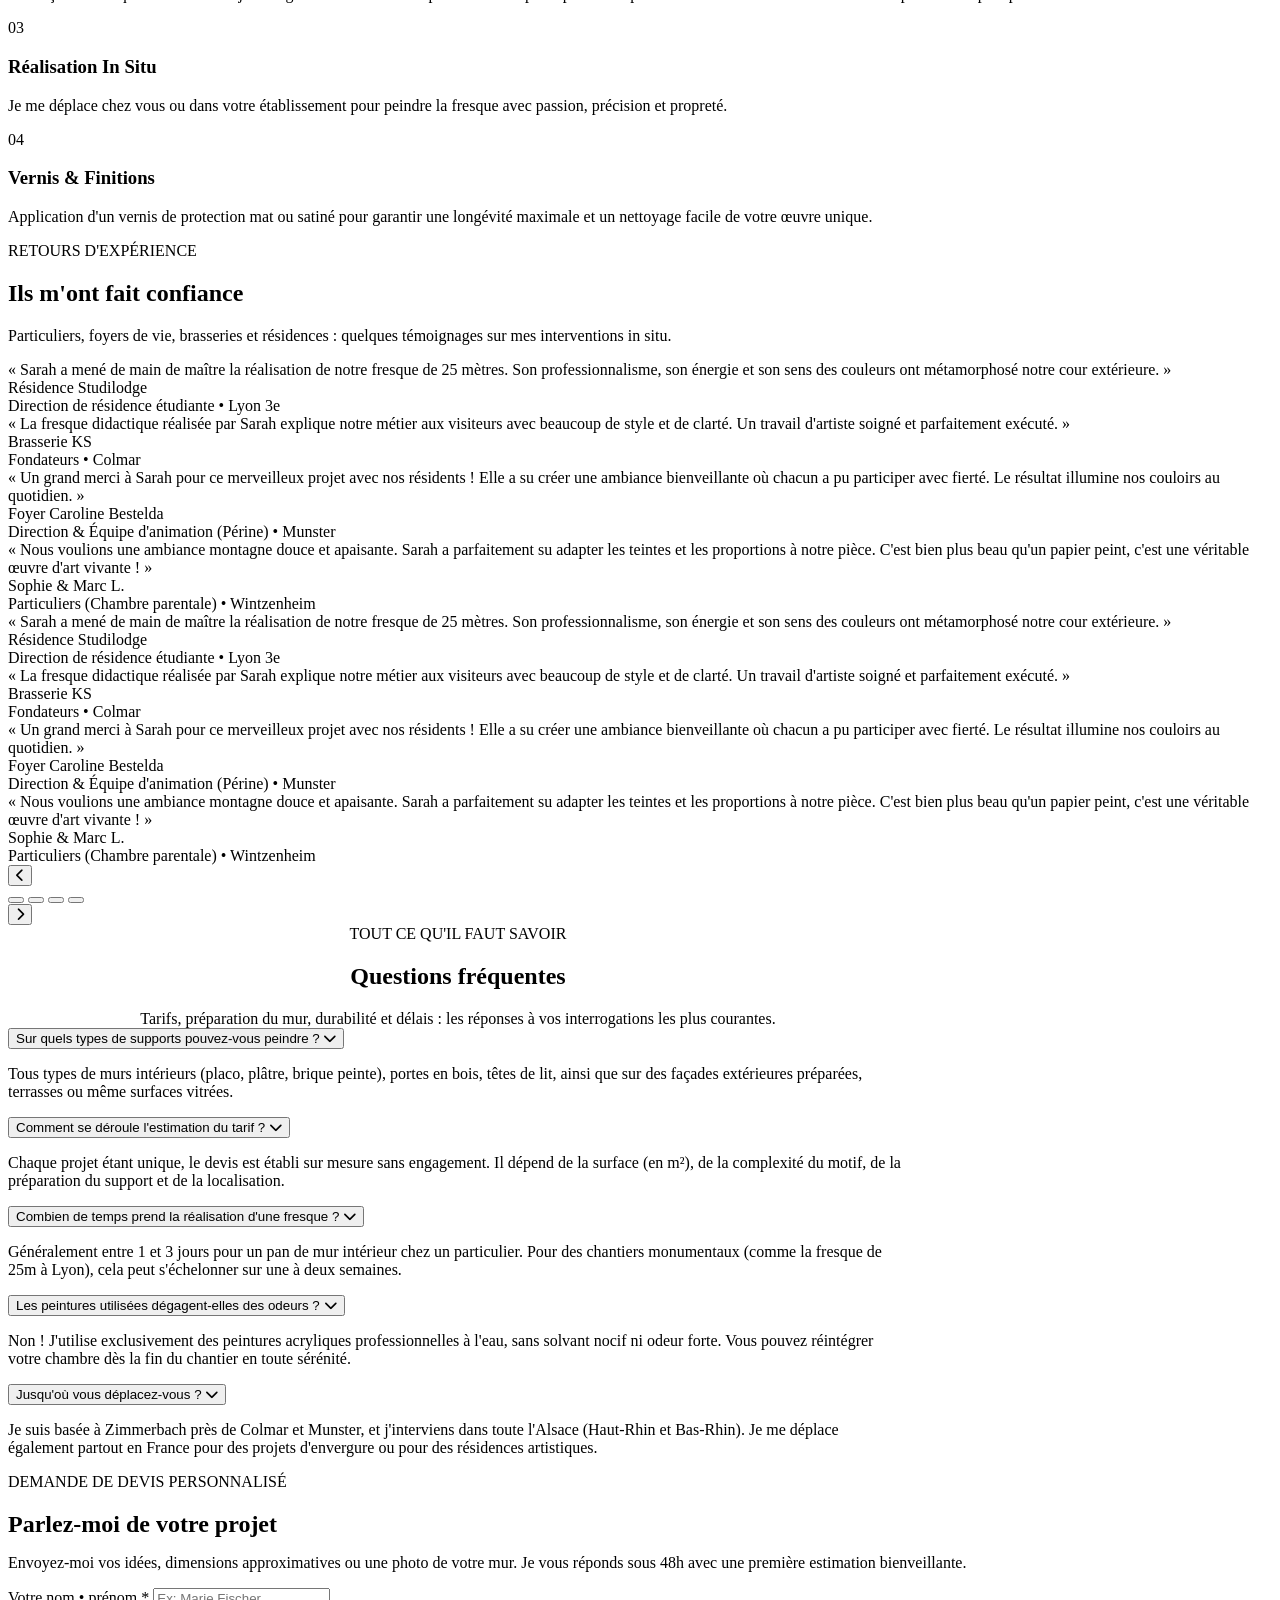
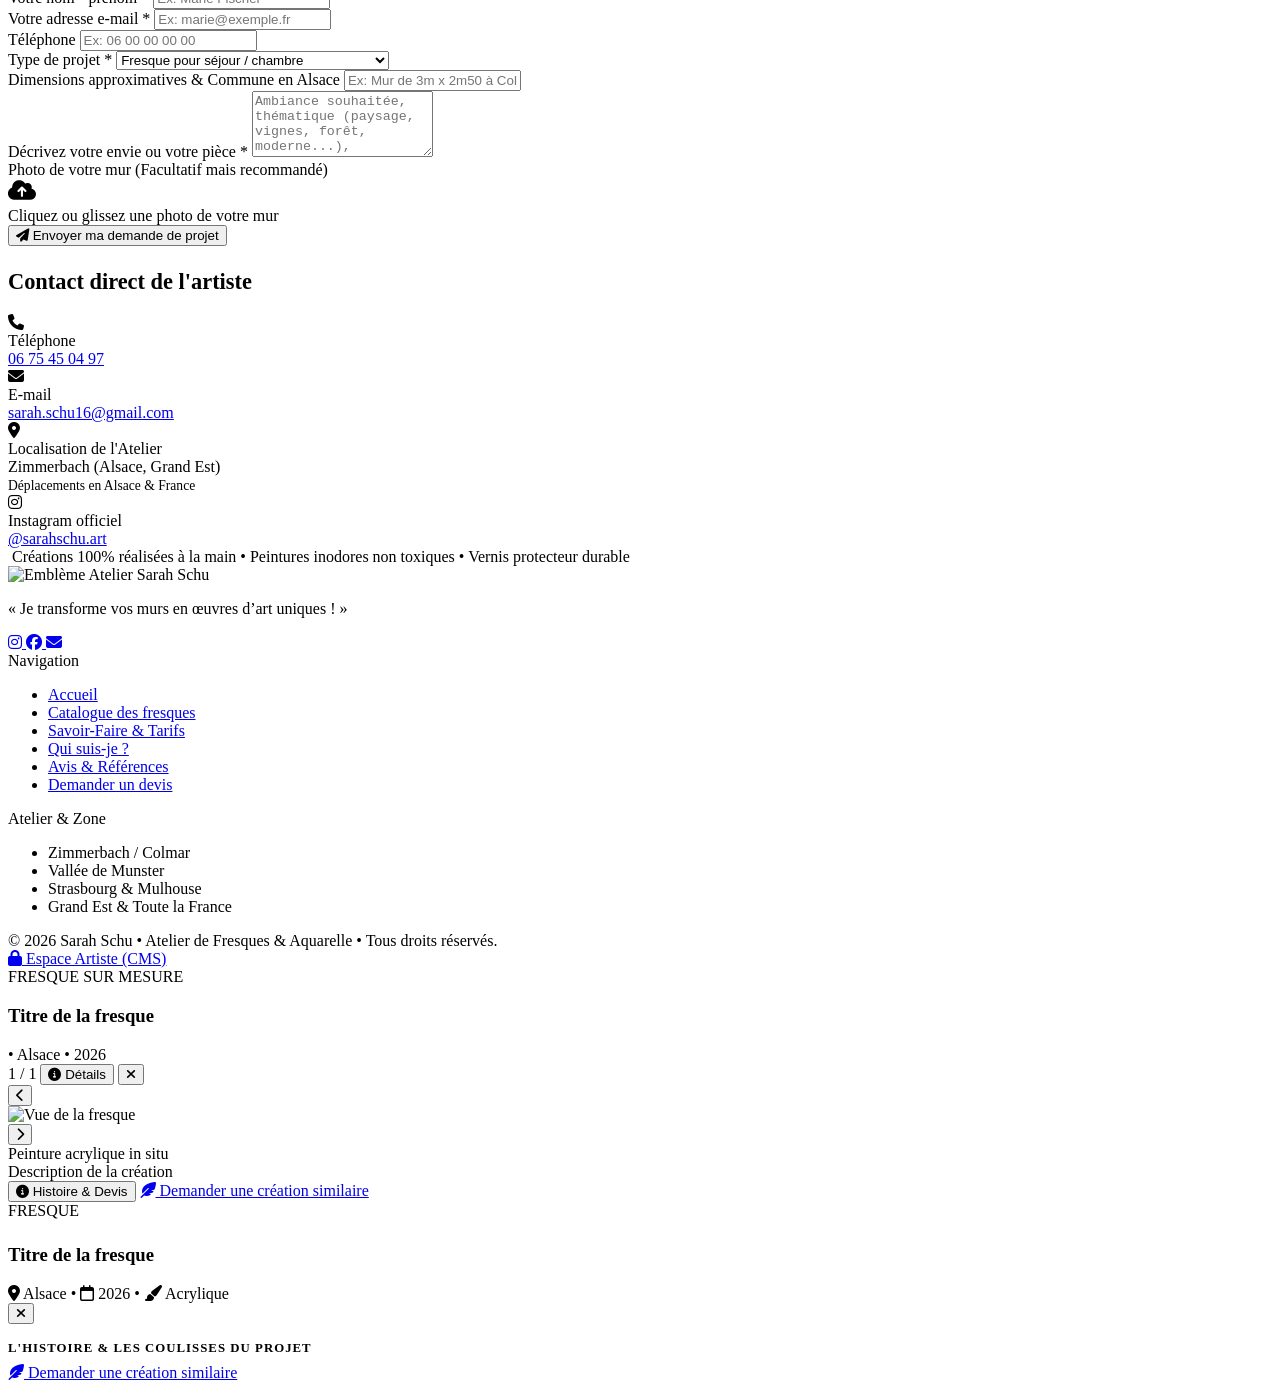
==== commit c400010f: "feat(seo): optimisation intégrale pour le référencement Google et local - Ajout de la balise canoniq" ====
--- a/index.html
+++ b/index.html
@@ -1,40 +1,50 @@
 <!DOCTYPE html>
-<html lang="fr">
+<html lang="fr" prefix="og: https://ogp.me/ns#">
 <head>
   <meta charset="UTF-8">
   <meta name="viewport" content="width=device-width, initial-scale=1.0">
-  <meta http-equiv="Cache-Control" content="no-cache, no-store, must-revalidate">
-  <meta http-equiv="Pragma" content="no-cache">
-  <meta http-equiv="Expires" content="0">
-  <title>Sarah Schu — Atelier de Fresques & Aquarelle · Alsace</title>
-  <meta name="description" content="Fresques personnalisées, peintes à la main en Alsace par Sarah Schu. Décors muraux sur mesure pour particuliers et professionnels, trompe-l'œil et cours d'aquarelle.">
-  <meta name="keywords" content="Sarah Schu, fresque murale Alsace, artiste peintre Colmar, trompe l'oeil Alsace, peintre decorateur Munster, fresque chambre, fresque restaurant, cours aquarelle Alsace">
+  <title>Sarah Schu — Fresques Murales &amp; Trompe-l'Œil sur Mesure · Alsace</title>
+  <meta name="description" content="Fresques personnalisées, peintes à la main en Alsace par Sarah Schu. Décors muraux d'exception sur mesure pour particuliers et professionnels, trompe-l'œil et cours d'aquarelle.">
+  <meta name="keywords" content="Sarah Schu, fresque murale Alsace, artiste peintre Colmar, trompe l'oeil Alsace, peintre muraliste Zimmerbach, peintre decorateur Munster, fresque chambre, fresque restaurant, fresque EHPAD, cours aquarelle Alsace, décoration murale Grand Est">
   <meta name="author" content="Sarah Schu">
   
-  <!-- Open Graph / Réseaux Sociaux (Aperçu lors du partage de lien) -->
+  <!-- Indexation Google & Directives Robots -->
+  <link rel="canonical" href="https://atelier-sarah.fr/">
+  <meta name="robots" content="index, follow, max-image-preview:large, max-snippet:-1, max-video-preview:-1">
+  <meta name="googlebot" content="index, follow, max-snippet:-1, max-image-preview:large, max-video-preview:-1">
+
+  <!-- Référencement Local / Géo-référencement (Alsace - Colmar - Zimmerbach - Grand Est) -->
+  <meta name="geo.region" content="FR-68">
+  <meta name="geo.placename" content="Zimmerbach, Colmar, Alsace">
+  <meta name="geo.position" content="48.0736;7.2372">
+  <meta name="ICBM" content="48.0736, 7.2372">
+
+  <!-- Open Graph / Réseaux Sociaux (Facebook, LinkedIn, Pinterest, WhatsApp) -->
   <meta property="og:type" content="website">
-  <meta property="og:title" content="Sarah Schu — Atelier de Fresques & Aquarelle · Alsace">
+  <meta property="og:site_name" content="Atelier Sarah Schu">
+  <meta property="og:title" content="Sarah Schu — Fresques Murales &amp; Trompe-l'Œil sur Mesure · Alsace">
   <meta property="og:description" content="Fresques personnalisées, peintes à la main en Alsace par Sarah Schu. Décors muraux d'exception sur mesure pour particuliers et professionnels.">
-  <meta property="og:url" content="https://atelier-sarah-schu-cssx.onrender.com/">
-  <meta property="og:image" content="https://atelier-sarah-schu-cssx.onrender.com/assets/images/og-logo-sarah-schu.jpg?v=2">
-  <meta property="og:image:secure_url" content="https://atelier-sarah-schu-cssx.onrender.com/assets/images/og-logo-sarah-schu.jpg?v=2">
+  <meta property="og:url" content="https://atelier-sarah.fr/">
+  <meta property="og:image" content="https://atelier-sarah.fr/assets/images/og-logo-sarah-schu.jpg?v=2">
+  <meta property="og:image:secure_url" content="https://atelier-sarah.fr/assets/images/og-logo-sarah-schu.jpg?v=2">
   <meta property="og:image:type" content="image/jpeg">
   <meta property="og:image:width" content="1024">
   <meta property="og:image:height" content="1024">
-  <meta property="og:image:alt" content="Logo Atelier Sarah Schu">
+  <meta property="og:image:alt" content="Logo officiel de l'Atelier Sarah Schu - Fresques et Trompe-l'œil en Alsace">
   <meta property="og:locale" content="fr_FR">
 
   <!-- Twitter Card -->
-  <meta name="twitter:card" content="summary">
-  <meta name="twitter:title" content="Sarah Schu — Atelier de Fresques & Aquarelle · Alsace">
+  <meta name="twitter:card" content="summary_large_image">
+  <meta name="twitter:title" content="Sarah Schu — Fresques Murales &amp; Trompe-l'Œil sur Mesure · Alsace">
   <meta name="twitter:description" content="Fresques personnalisées, peintes à la main en Alsace par Sarah Schu. Décors muraux d'exception sur mesure pour particuliers et professionnels.">
-  <meta name="twitter:image" content="https://atelier-sarah-schu-cssx.onrender.com/assets/images/og-logo-sarah-schu.jpg?v=2">
+  <meta name="twitter:image" content="https://atelier-sarah.fr/assets/images/og-logo-sarah-schu.jpg?v=2">
+  <meta name="twitter:image:alt" content="Atelier Sarah Schu - Fresques et Décoration Murale en Alsace">
 
   <!-- Favicon & Identité -->
   <link rel="icon" type="image/png" href="assets/images/favicon.png">
   <link rel="apple-touch-icon" href="assets/images/logo-sarah-schu.jpg">
 
-  <!-- Polices Google : Playfair Display & Plus Jakarta Sans -->
+  <!-- Polices Google : Playfair Display & Plus Jakarta Sans (Core Web Vitals Optimized) -->
   <link rel="preconnect" href="https://fonts.googleapis.com">
   <link rel="preconnect" href="https://fonts.gstatic.com" crossorigin>
   <link href="https://fonts.googleapis.com/css2?family=Playfair+Display:ital,wght@0,400;0,500;0,600;0,700;1,400;1,500&family=Plus+Jakarta+Sans:wght@400;500;600;700&display=swap" rel="stylesheet">
@@ -45,54 +55,206 @@
   <!-- Feuille de Style -->
   <link rel="stylesheet" href="assets/css/style.css?v=12">
 
-  <!-- Schema.org Microdata & Local SEO -->
+  <!-- Schema.org Microdata & Local SEO Graph (Google Rich Snippets & Local Pack) -->
   <script type="application/ld+json">
   {
     "@context": "https://schema.org",
-    "@type": "VisualArtist",
-    "name": "Sarah Schu",
-    "alternateName": "Atelier Sarah Schu",
-    "url": "https://atelier-sarah-schu-cssx.onrender.com/",
-    "sameAs": [
-      "https://www.instagram.com/sarahschu.art",
-      "https://www.facebook.com/profile.php?id=100017365335884"
-    ],
-    "image": "assets/images/logo-sarah-schu.jpg",
-    "telephone": "+33675450497",
-    "email": "sarah.schu16@gmail.com",
-    "priceRange": "€€",
-    "address": {
-      "@type": "PostalAddress",
-      "addressLocality": "Zimmerbach",
-      "addressRegion": "Haut-Rhin (Alsace)",
-      "postalCode": "68230",
-      "addressCountry": "FR"
-    },
-    "geo": {
-      "@type": "GeoCoordinates",
-      "latitude": 48.0736,
-      "longitude": 7.2372
-    },
-    "areaServed": [
-      "Colmar",
-      "Vallée de Munster",
-      "Strasbourg",
-      "Mulhouse",
-      "Alsace",
-      "France"
-    ],
-    "alumniOf": [
-      { "@type": "EducationalOrganization", "name": "École Émile Cohl (Lyon)" },
-      { "@type": "EducationalOrganization", "name": "École Artline (Paris)" }
-    ],
-    "knowsAbout": [
-      "Fresques murales in situ",
-      "Trompe-l'œil sur mesure",
-      "Peinture acrylique murale",
-      "Aquarelle",
-      "Décoration murale d'art"
-    ],
-    "description": "Artiste peintre muraliste et illustratrice en Alsace. Formée à l'École Émile Cohl & Artline, Sarah Schu imagine et peint à la main des fresques in situ, trompe-l'œil et décors muraux d'exception pour résidences, commerces et collectivités."
+    "@graph": [
+      {
+        "@type": ["VisualArtist", "LocalBusiness", "ProfessionalService"],
+        "@id": "https://atelier-sarah.fr/#artist",
+        "name": "Sarah Schu",
+        "alternateName": "Atelier Sarah Schu",
+        "legalName": "Sarah Schu",
+        "url": "https://atelier-sarah.fr/",
+        "logo": "https://atelier-sarah.fr/assets/images/logo-emblem.png",
+        "image": "https://atelier-sarah.fr/assets/images/og-logo-sarah-schu.jpg",
+        "telephone": "+33675450497",
+        "email": "sarah.schu16@gmail.com",
+        "priceRange": "€€",
+        "currenciesAccepted": "EUR",
+        "paymentAccepted": "Virement bancaire, Chèque, Espèces",
+        "address": {
+          "@type": "PostalAddress",
+          "streetAddress": "Zimmerbach",
+          "addressLocality": "Zimmerbach",
+          "addressRegion": "Haut-Rhin (Alsace)",
+          "postalCode": "68230",
+          "addressCountry": "FR"
+        },
+        "geo": {
+          "@type": "GeoCoordinates",
+          "latitude": 48.0736,
+          "longitude": 7.2372
+        },
+        "openingHoursSpecification": {
+          "@type": "OpeningHoursSpecification",
+          "dayOfWeek": ["Monday", "Tuesday", "Wednesday", "Thursday", "Friday", "Saturday"],
+          "opens": "08:30",
+          "closes": "19:00"
+        },
+        "areaServed": [
+          { "@type": "City", "name": "Zimmerbach" },
+          { "@type": "City", "name": "Colmar" },
+          { "@type": "City", "name": "Munster" },
+          { "@type": "City", "name": "Wintzenheim" },
+          { "@type": "City", "name": "Turckheim" },
+          { "@type": "City", "name": "Kaysersberg" },
+          { "@type": "City", "name": "Sélestat" },
+          { "@type": "City", "name": "Mulhouse" },
+          { "@type": "City", "name": "Strasbourg" },
+          { "@type": "AdministrativeArea", "name": "Haut-Rhin" },
+          { "@type": "AdministrativeArea", "name": "Bas-Rhin" },
+          { "@type": "AdministrativeArea", "name": "Alsace" },
+          { "@type": "Country", "name": "France" }
+        ],
+        "alumniOf": [
+          { "@type": "EducationalOrganization", "name": "École Émile Cohl (Lyon)" },
+          { "@type": "EducationalOrganization", "name": "École Artline (Paris)" }
+        ],
+        "knowsAbout": [
+          "Fresques murales in situ",
+          "Trompe-l'œil sur mesure",
+          "Peinture acrylique murale",
+          "Décoration murale d'art",
+          "Aquarelle",
+          "Illustration"
+        ],
+        "description": "Artiste peintre muraliste et illustratrice en Alsace. Formée à l'École Émile Cohl & Artline, Sarah Schu imagine et peint à la main des fresques in situ, trompe-l'œil et décors muraux d'exception pour résidences, commerces et collectivités.",
+        "sameAs": [
+          "https://www.instagram.com/sarahschu.art",
+          "https://www.facebook.com/profile.php?id=100017365335884"
+        ],
+        "hasOfferCatalog": {
+          "@type": "OfferCatalog",
+          "name": "Prestations de Fresques & Peinture Décorative",
+          "itemListElement": [
+            {
+              "@type": "Offer",
+              "itemOffered": {
+                "@type": "Service",
+                "name": "Fresques murales personnalisées pour intérieurs (séjours, chambres, têtes de lit)",
+                "description": "Création artistique sur mesure peinte entièrement à la main à l'acrylique fine, sans odeur."
+              }
+            },
+            {
+              "@type": "Offer",
+              "itemOffered": {
+                "@type": "Service",
+                "name": "Fresques et décors pour professionnels (restaurants, brasseries, EHPAD, santé)",
+                "description": "Aménagement identitaire ou apaisant pour commerces, résidences seniors et collectivités."
+              }
+            },
+            {
+              "@type": "Offer",
+              "itemOffered": {
+                "@type": "Service",
+                "name": "Trompe-l'œil et portes dérobées peints à la main",
+                "description": "Jeux de perspective pour ouvrir les espaces aveugles et créer une fenêtre vers la nature."
+              }
+            },
+            {
+              "@type": "Offer",
+              "itemOffered": {
+                "@type": "Service",
+                "name": "Cours d'aquarelle et ateliers créatifs en Alsace",
+                "description": "Ateliers conviviaux d'initiation et de perfectionnement à l'aquarelle et au dessin."
+              }
+            }
+          ]
+        }
+      },
+      {
+        "@type": "WebSite",
+        "@id": "https://atelier-sarah.fr/#website",
+        "url": "https://atelier-sarah.fr/",
+        "name": "Atelier Sarah Schu",
+        "description": "Fresques personnalisées, trompe-l'œil & décors muraux peints à la main en Alsace par Sarah Schu.",
+        "publisher": {
+          "@id": "https://atelier-sarah.fr/#artist"
+        },
+        "inLanguage": "fr-FR"
+      },
+      {
+        "@type": "FAQPage",
+        "@id": "https://atelier-sarah.fr/#faq",
+        "isPartOf": {
+          "@id": "https://atelier-sarah.fr/#website"
+        },
+        "mainEntity": [
+          {
+            "@type": "Question",
+            "name": "Sur quels types de supports pouvez-vous peindre ?",
+            "acceptedAnswer": {
+              "@type": "Answer",
+              "text": "Tous types de murs intérieurs (placo, plâtre, brique peinte), portes en bois, têtes de lit, ainsi que sur des façades extérieures préparées, terrasses ou même surfaces vitrées."
+            }
+          },
+          {
+            "@type": "Question",
+            "name": "Comment se déroule l'estimation du tarif d'une fresque ?",
+            "acceptedAnswer": {
+              "@type": "Answer",
+              "text": "Chaque projet étant unique, le devis est établi sur mesure sans engagement. Il dépend de la surface (en m²), de la complexité du motif, de la préparation du support et de la localisation."
+            }
+          },
+          {
+            "@type": "Question",
+            "name": "Combien de temps prend la réalisation d'une fresque murale ?",
+            "acceptedAnswer": {
+              "@type": "Answer",
+              "text": "Généralement entre 1 et 3 jours pour un pan de mur intérieur chez un particulier. Pour des chantiers monumentaux (comme la fresque de 25m à Lyon), cela peut s'échelonner sur une à deux semaines."
+            }
+          },
+          {
+            "@type": "Question",
+            "name": "Les peintures utilisées dégagent-elles des odeurs ?",
+            "acceptedAnswer": {
+              "@type": "Answer",
+              "text": "Non ! J'utilise exclusivement des peintures acryliques professionnelles à l'eau, sans solvant nocif ni odeur forte. Vous pouvez réintégrer votre chambre dès la fin du chantier en toute sérénité."
+            }
+          },
+          {
+            "@type": "Question",
+            "name": "Jusqu'où vous déplacez-vous pour peindre une fresque ?",
+            "acceptedAnswer": {
+              "@type": "Answer",
+              "text": "Je suis basée à Zimmerbach près de Colmar et Munster, et j'interviens dans toute l'Alsace (Haut-Rhin et Bas-Rhin). Je me déplace également partout en France pour des projets d'envergure ou pour des résidences artistiques."
+            }
+          }
+        ]
+      },
+      {
+        "@type": "BreadcrumbList",
+        "@id": "https://atelier-sarah.fr/#breadcrumb",
+        "itemListElement": [
+          {
+            "@type": "ListItem",
+            "position": 1,
+            "name": "Accueil",
+            "item": "https://atelier-sarah.fr/"
+          },
+          {
+            "@type": "ListItem",
+            "position": 2,
+            "name": "Fresques & Réalisations",
+            "item": "https://atelier-sarah.fr/#catalogue"
+          },
+          {
+            "@type": "ListItem",
+            "position": 3,
+            "name": "Savoir-Faire & Prestations",
+            "item": "https://atelier-sarah.fr/#domaines"
+          },
+          {
+            "@type": "ListItem",
+            "position": 4,
+            "name": "Demande de Devis Gratuit",
+            "item": "https://atelier-sarah.fr/#contact"
+          }
+        ]
+      }
+    ]
   }
   </script>
 </head>
@@ -229,7 +391,7 @@
         <div class="hero-visual">
           <div class="arch-card">
             <div class="arch-window">
-              <img id="hero-main-img" src="assets/images/upload_1792163503819.jpg" alt="Sarah Schu artiste peintre muraliste en Alsace">
+              <img id="hero-main-img" src="assets/images/upload_1792163503819.jpg" alt="Sarah Schu artiste peintre muraliste peignant une fresque sur mesure en Alsace" fetchpriority="high">
             </div>
           </div>
         </div>
@@ -329,7 +491,7 @@
           <!-- Colonne Gauche : Portrait en Arche & Titres Académiques -->
           <div class="artist-visual">
             <div class="artist-arch-frame">
-              <img id="about-photo" src="assets/images/profile_fb.jpg" alt="Sarah Schu artiste peintre muraliste en Alsace">
+              <img id="about-photo" src="assets/images/profile_fb.jpg" alt="Portrait de Sarah Schu, artiste peintre muraliste à Zimmerbach en Alsace" loading="lazy" decoding="async">
             </div>
             <div class="artist-badge">
               <div class="artist-badge-name">Sarah Schu</div>
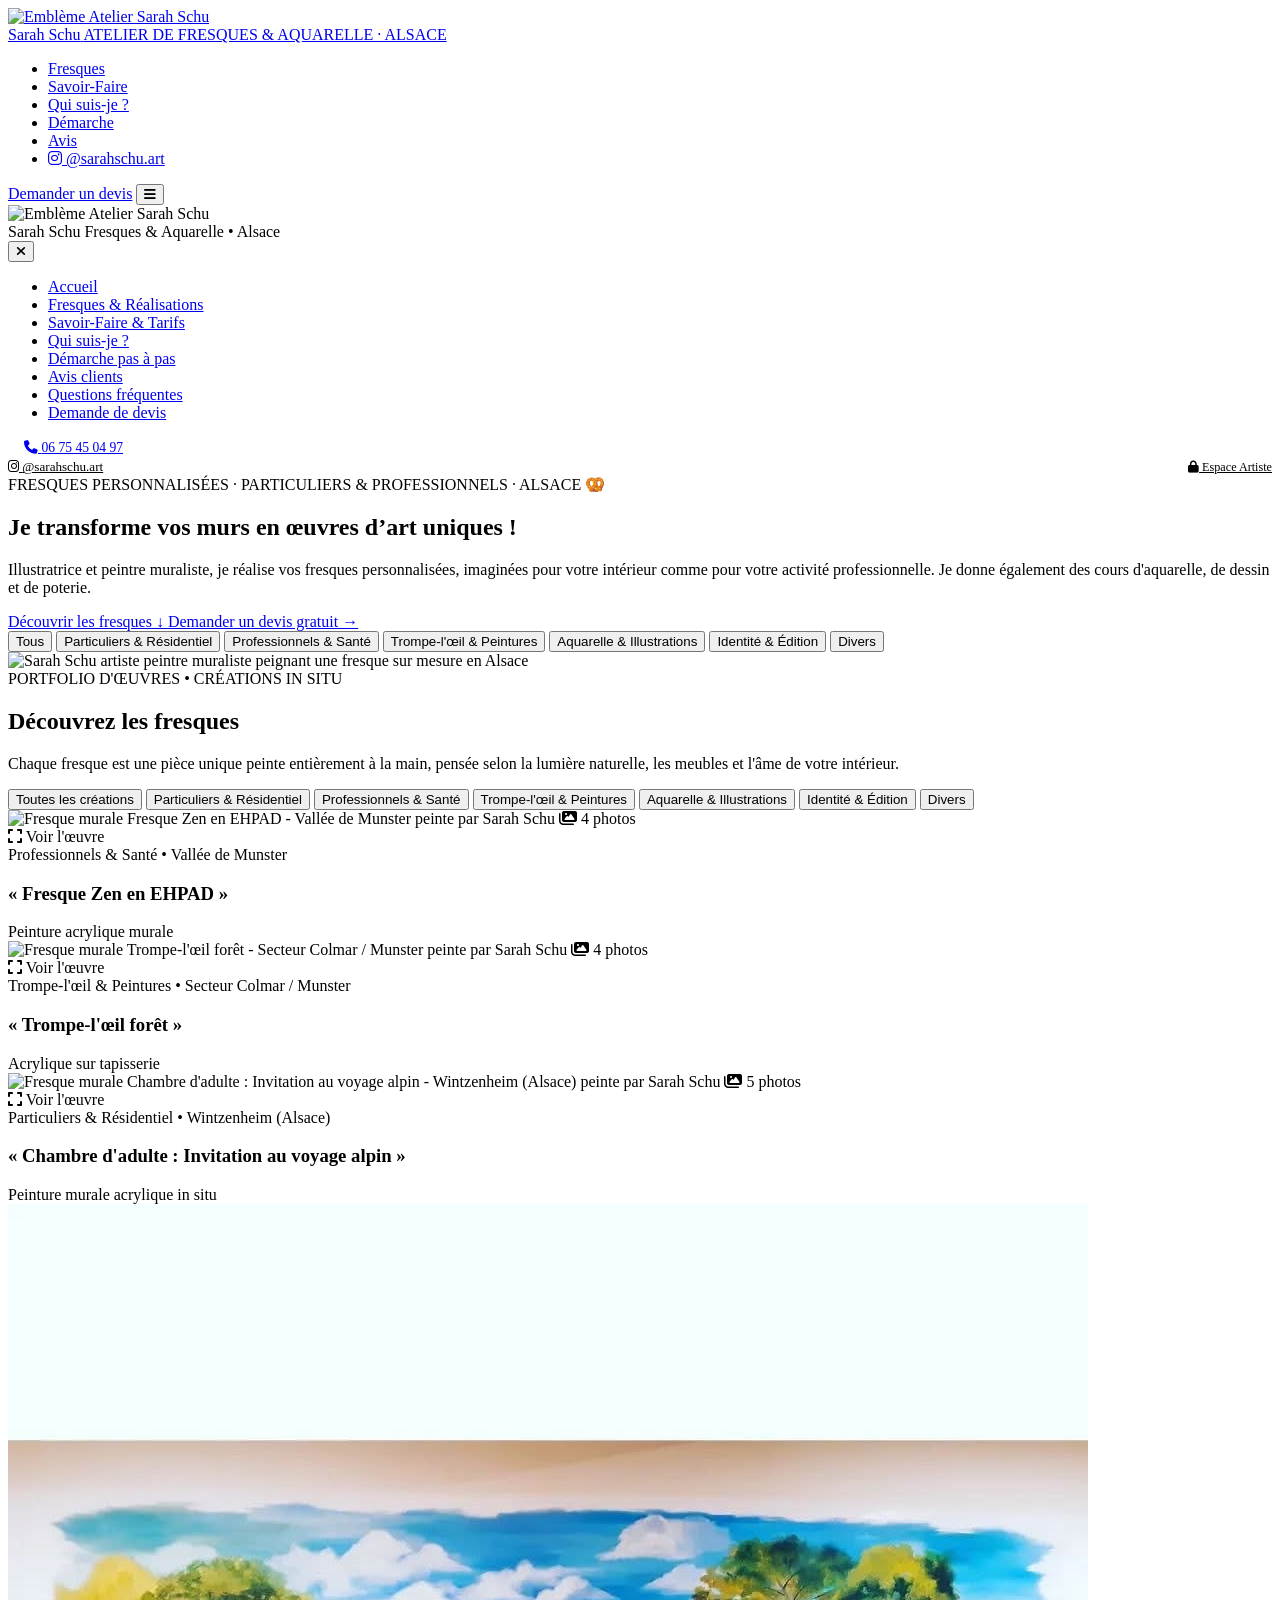
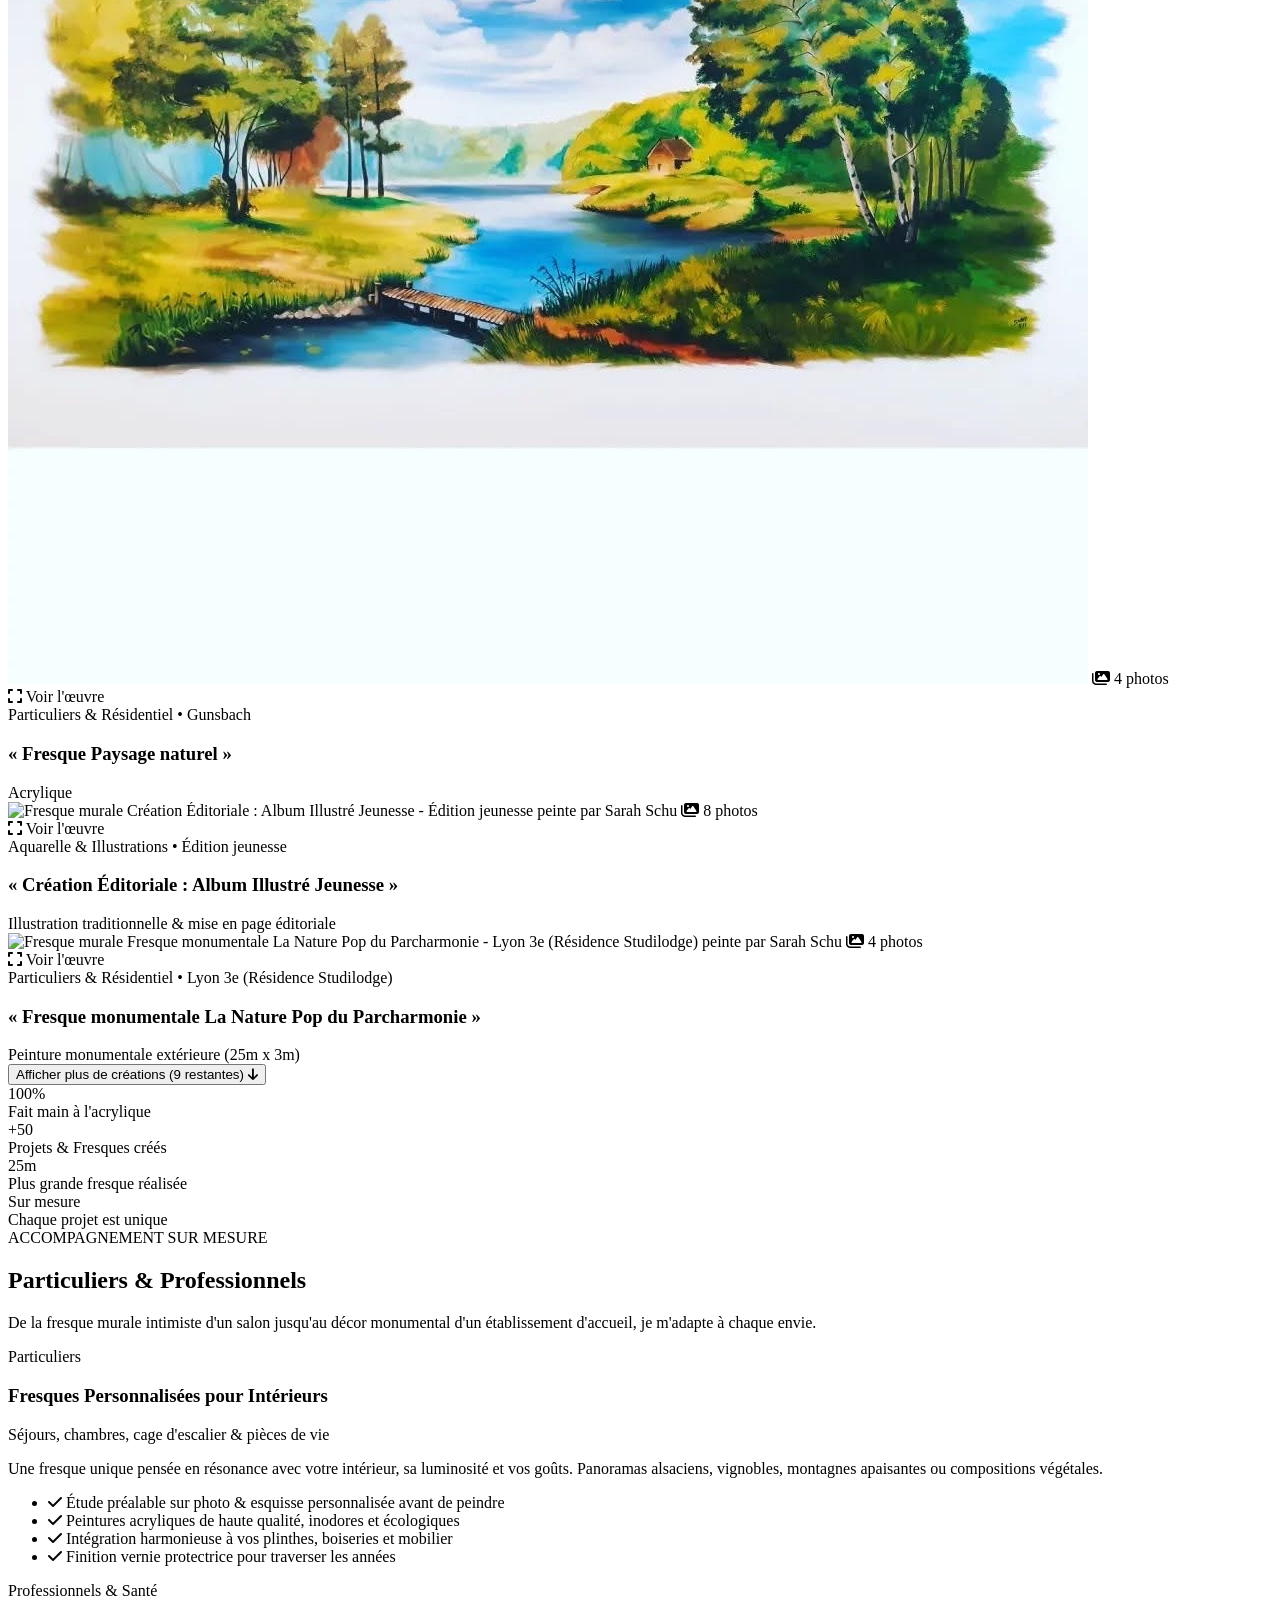
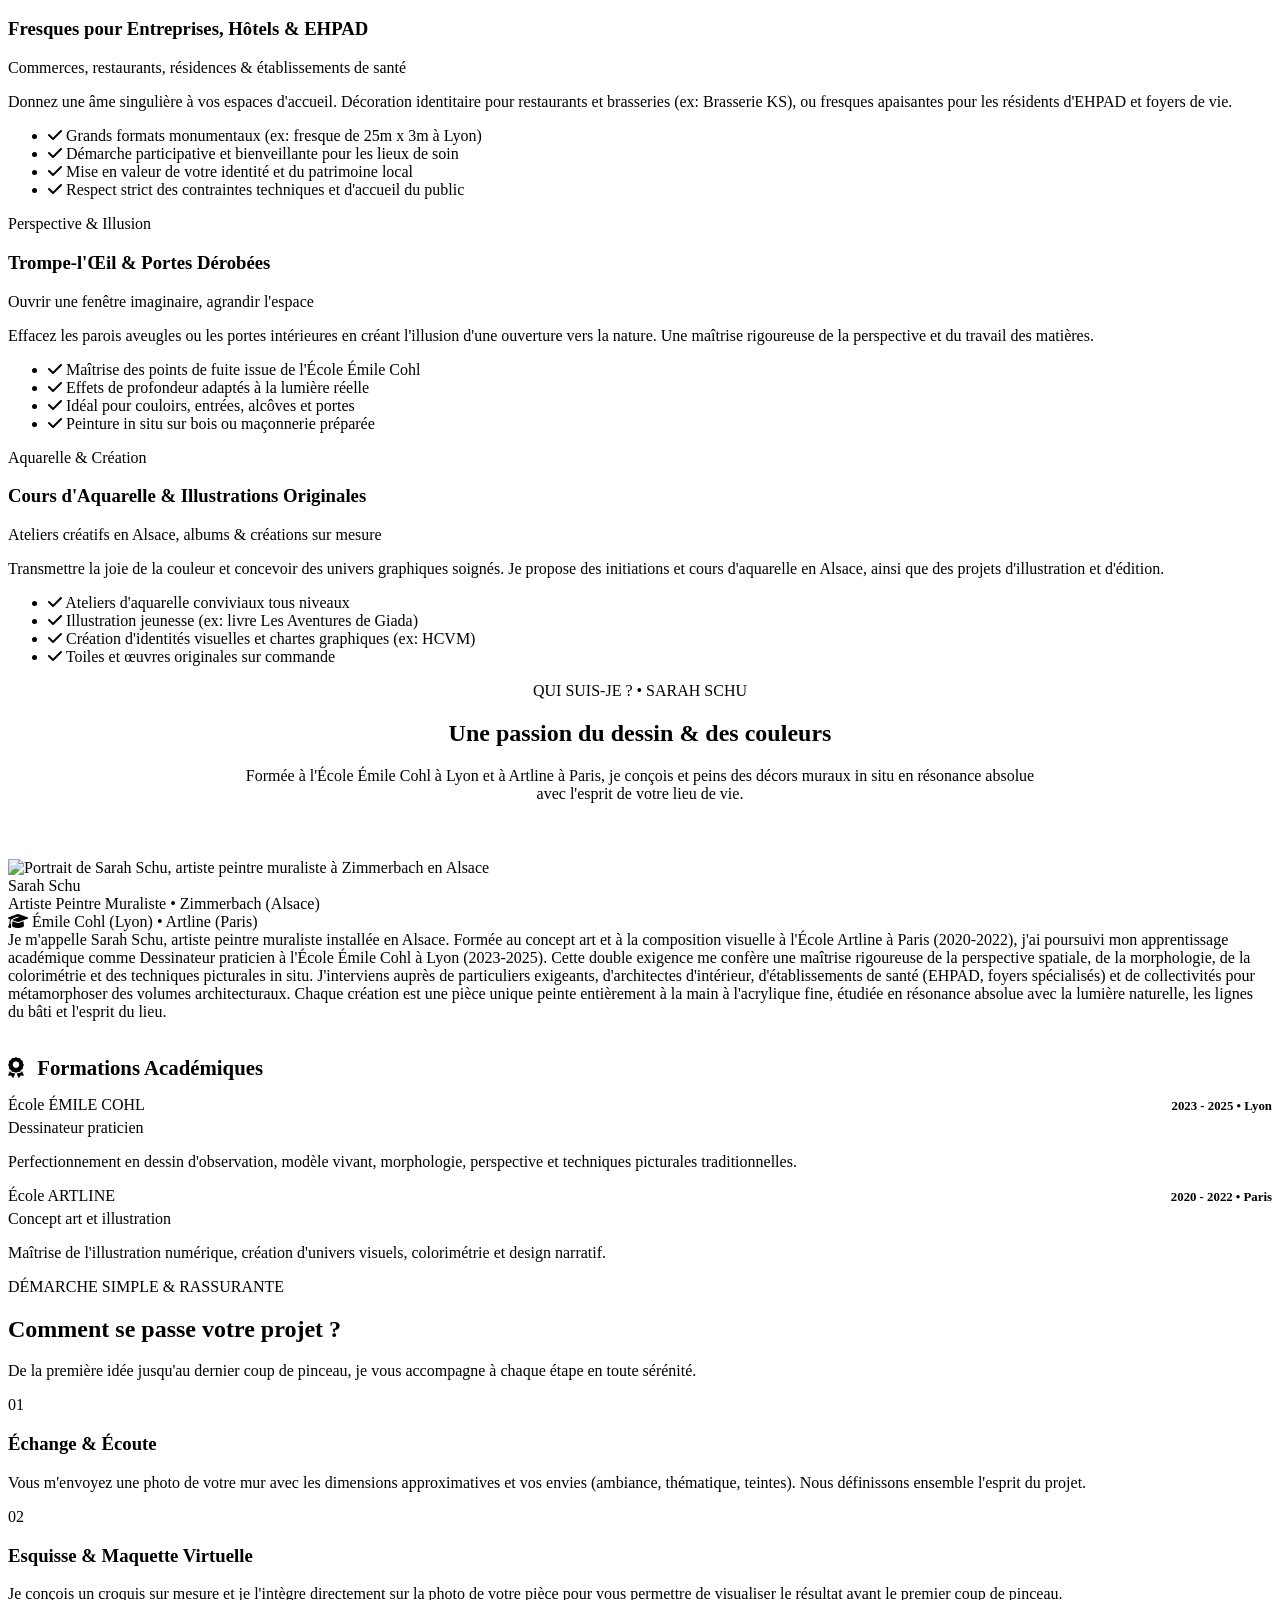
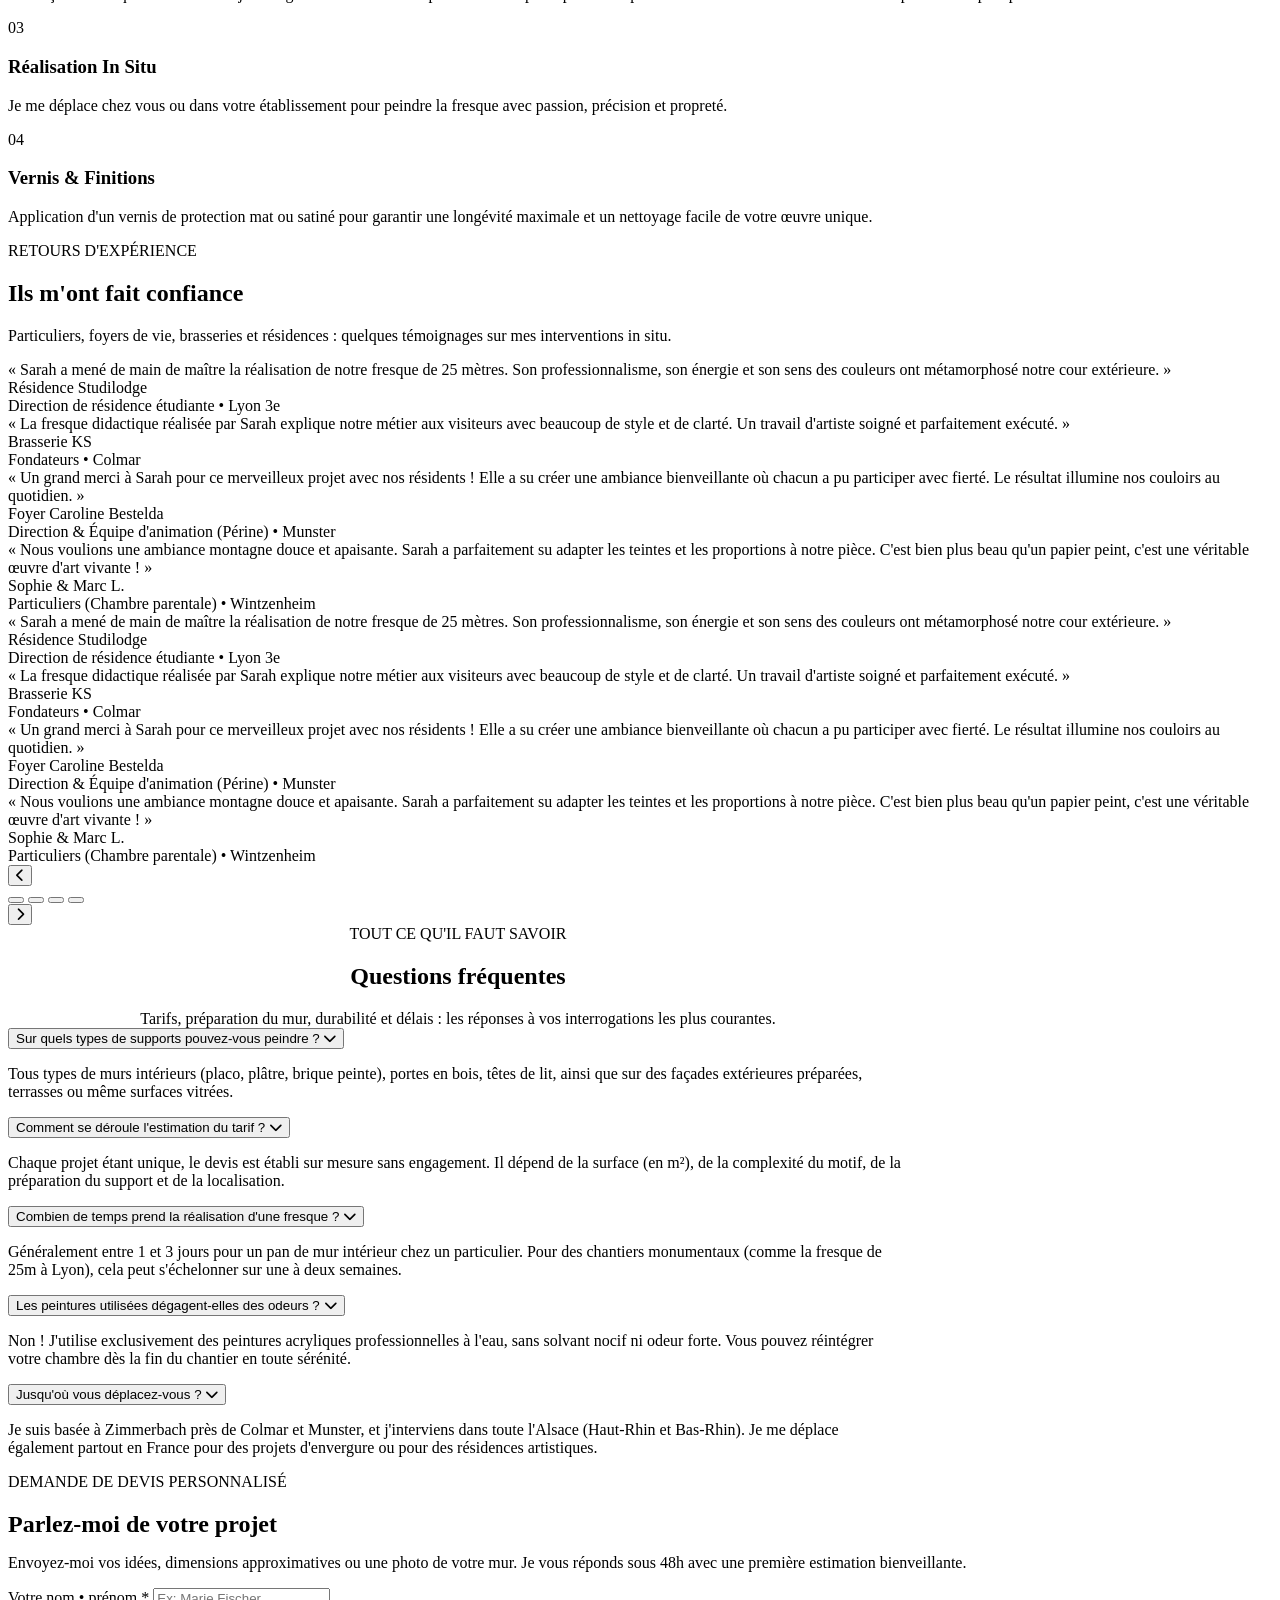
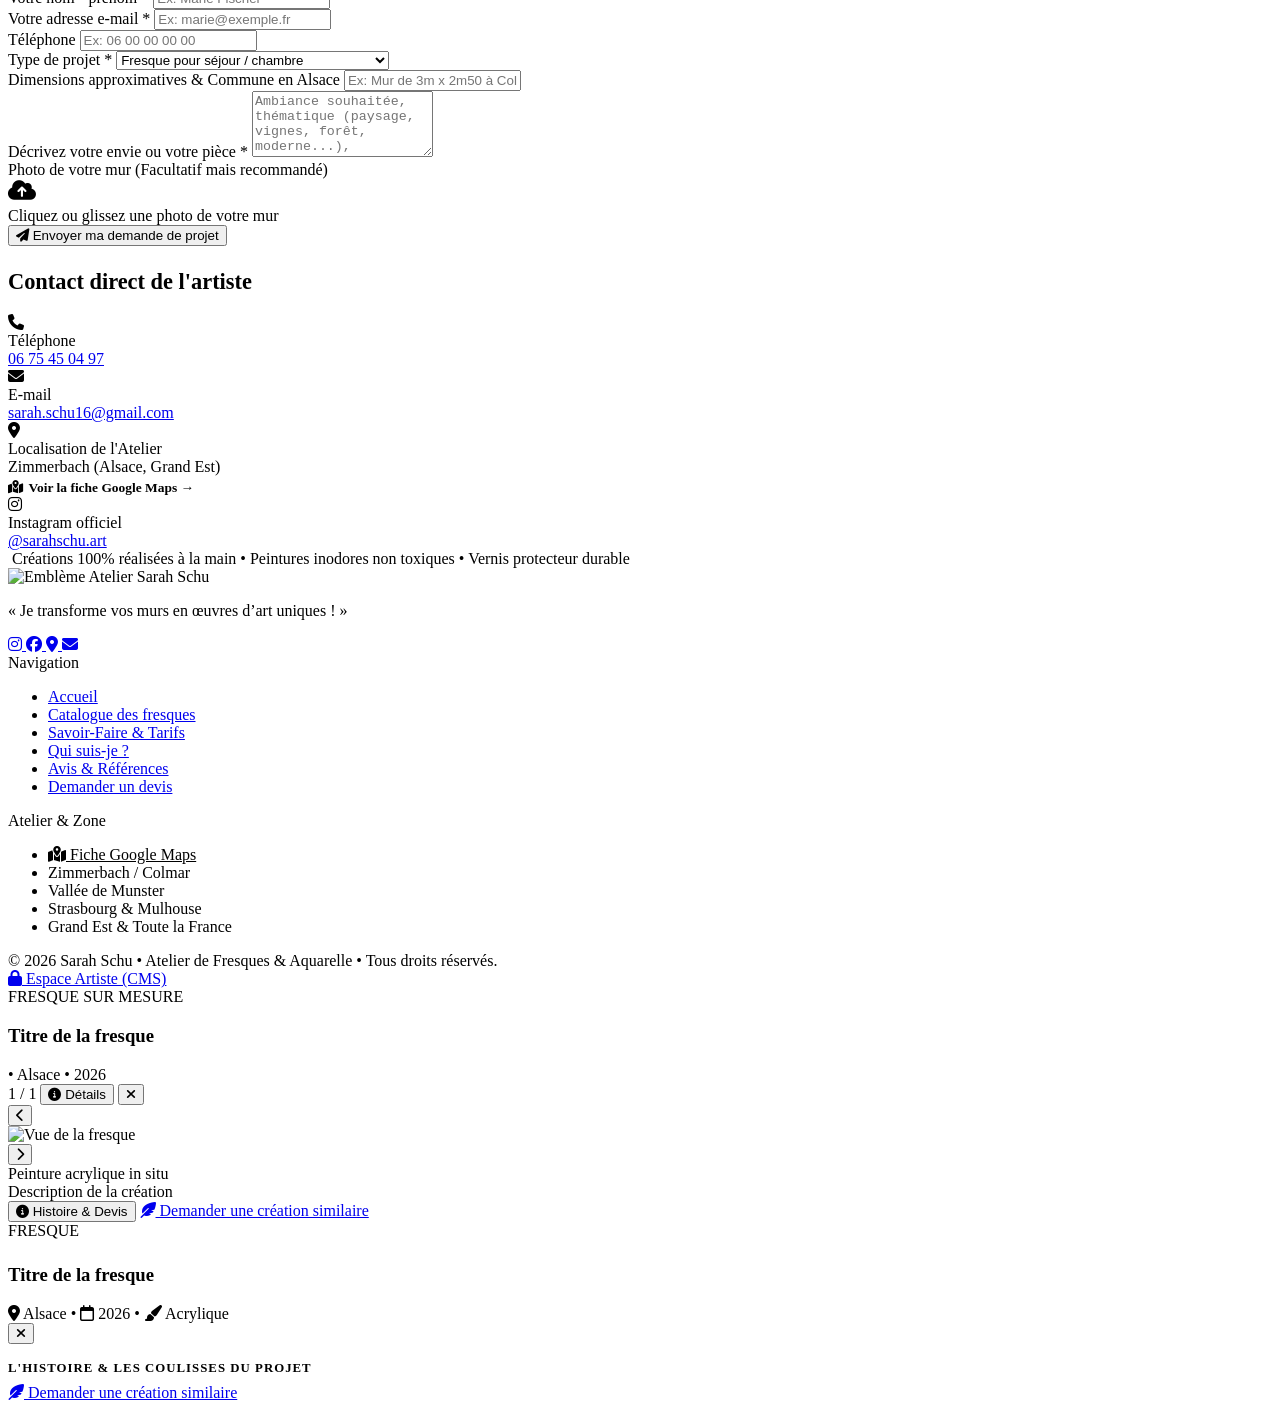
==== commit 541a483d: "feat: intégration fiche Google Maps officielle et clé e-mail configurable pour Sarah - Ajout de la f" ====
--- a/index.html
+++ b/index.html
@@ -84,9 +84,10 @@
         },
         "geo": {
           "@type": "GeoCoordinates",
-          "latitude": 48.0736,
-          "longitude": 7.2372
+          "latitude": 48.0739255,
+          "longitude": 7.2364335
         },
+        "hasMap": "https://maps.app.goo.gl/6BRgbra31wX7ybM88",
         "openingHoursSpecification": {
           "@type": "OpeningHoursSpecification",
           "dayOfWeek": ["Monday", "Tuesday", "Wednesday", "Thursday", "Friday", "Saturday"],
@@ -123,7 +124,8 @@
         "description": "Artiste peintre muraliste et illustratrice en Alsace. Formée à l'École Émile Cohl & Artline, Sarah Schu imagine et peint à la main des fresques in situ, trompe-l'œil et décors muraux d'exception pour résidences, commerces et collectivités.",
         "sameAs": [
           "https://www.instagram.com/sarahschu.art",
-          "https://www.facebook.com/profile.php?id=100017365335884"
+          "https://www.facebook.com/profile.php?id=100017365335884",
+          "https://maps.app.goo.gl/6BRgbra31wX7ybM88"
         ],
         "hasOfferCatalog": {
           "@type": "OfferCatalog",
@@ -716,7 +718,9 @@
                     <div class="contact-item-lbl">Localisation de l'Atelier</div>
                     <div class="contact-item-val">
                       <span id="contact-location-text" class="contact-location-text">Zimmerbach / Colmar / Munster</span><br>
-                      <span style="font-size: 0.85rem; color: var(--text-muted);">Déplacements en Alsace &amp; France</span>
+                      <a href="https://maps.app.goo.gl/6BRgbra31wX7ybM88" target="_blank" rel="noopener" class="contact-gmaps-link" style="display: inline-flex; align-items: center; gap: 0.35rem; color: var(--accent-terra); font-size: 0.84rem; font-weight: 600; text-decoration: none; margin-top: 0.25rem;">
+                        <i class="fa-solid fa-map-location-dot"></i> Voir la fiche Google Maps &rarr;
+                      </a>
                     </div>
                   </div>
                 </div>
@@ -769,6 +773,9 @@
             <a href="https://www.facebook.com/profile.php?id=100017365335884" target="_blank" rel="noopener" aria-label="Facebook" class="link-facebook">
               <i class="fa-brands fa-facebook"></i>
             </a>
+            <a href="https://maps.app.goo.gl/6BRgbra31wX7ybM88" target="_blank" rel="noopener" aria-label="Google Maps" class="link-gmaps" title="Fiche Google Maps Atelier Sarah Schu">
+              <i class="fa-solid fa-location-dot"></i>
+            </a>
             <a href="mailto:sarah.schu16@gmail.com" aria-label="Email" id="footer-email-link" class="contact-email-link">
               <i class="fa-solid fa-envelope"></i>
             </a>
@@ -790,6 +797,7 @@
         <div class="footer-nav-col">
           <div class="footer-col-title">Atelier &amp; Zone</div>
           <ul class="footer-links">
+            <li><a href="https://maps.app.goo.gl/6BRgbra31wX7ybM88" target="_blank" rel="noopener" style="color: var(--accent-terra); font-weight: 500;"><i class="fa-solid fa-map-location-dot"></i> Fiche Google Maps</a></li>
             <li><span>Zimmerbach / Colmar</span></li>
             <li><span>Vallée de Munster</span></li>
             <li><span>Strasbourg &amp; Mulhouse</span></li>
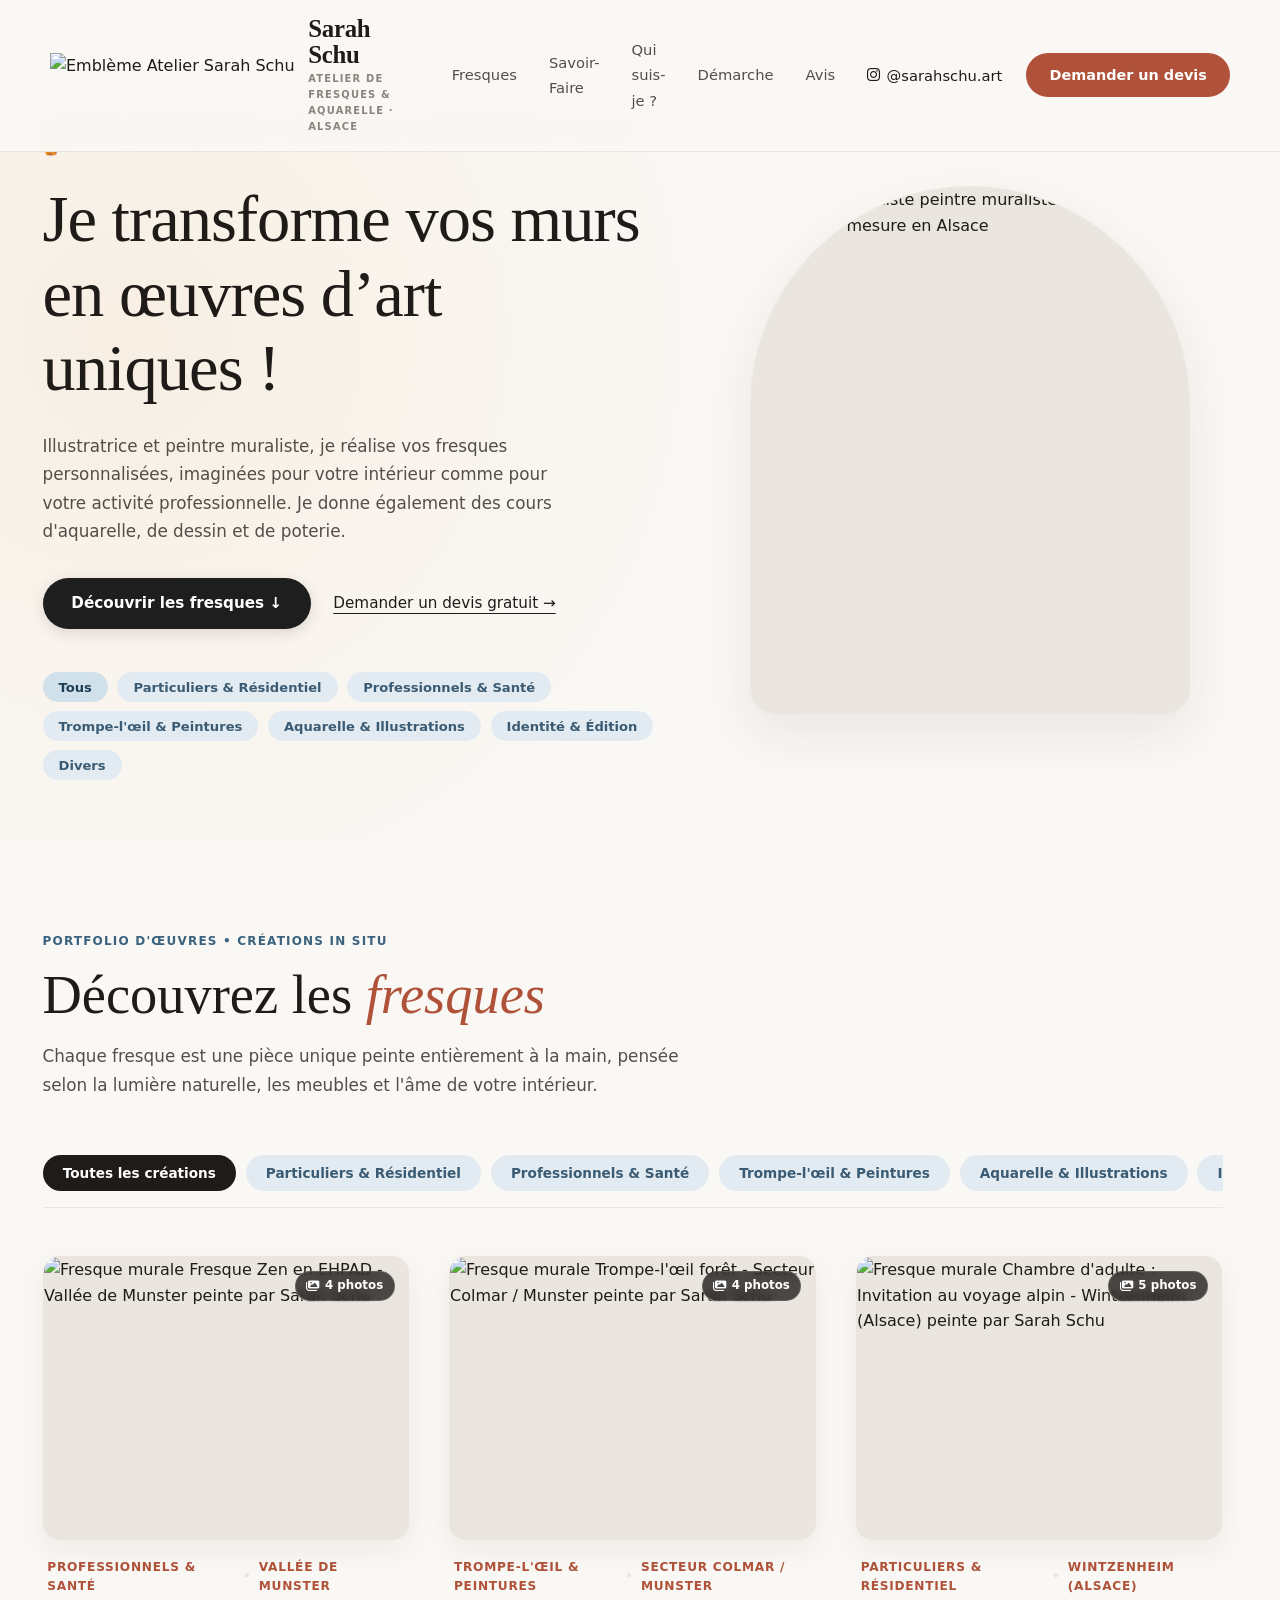
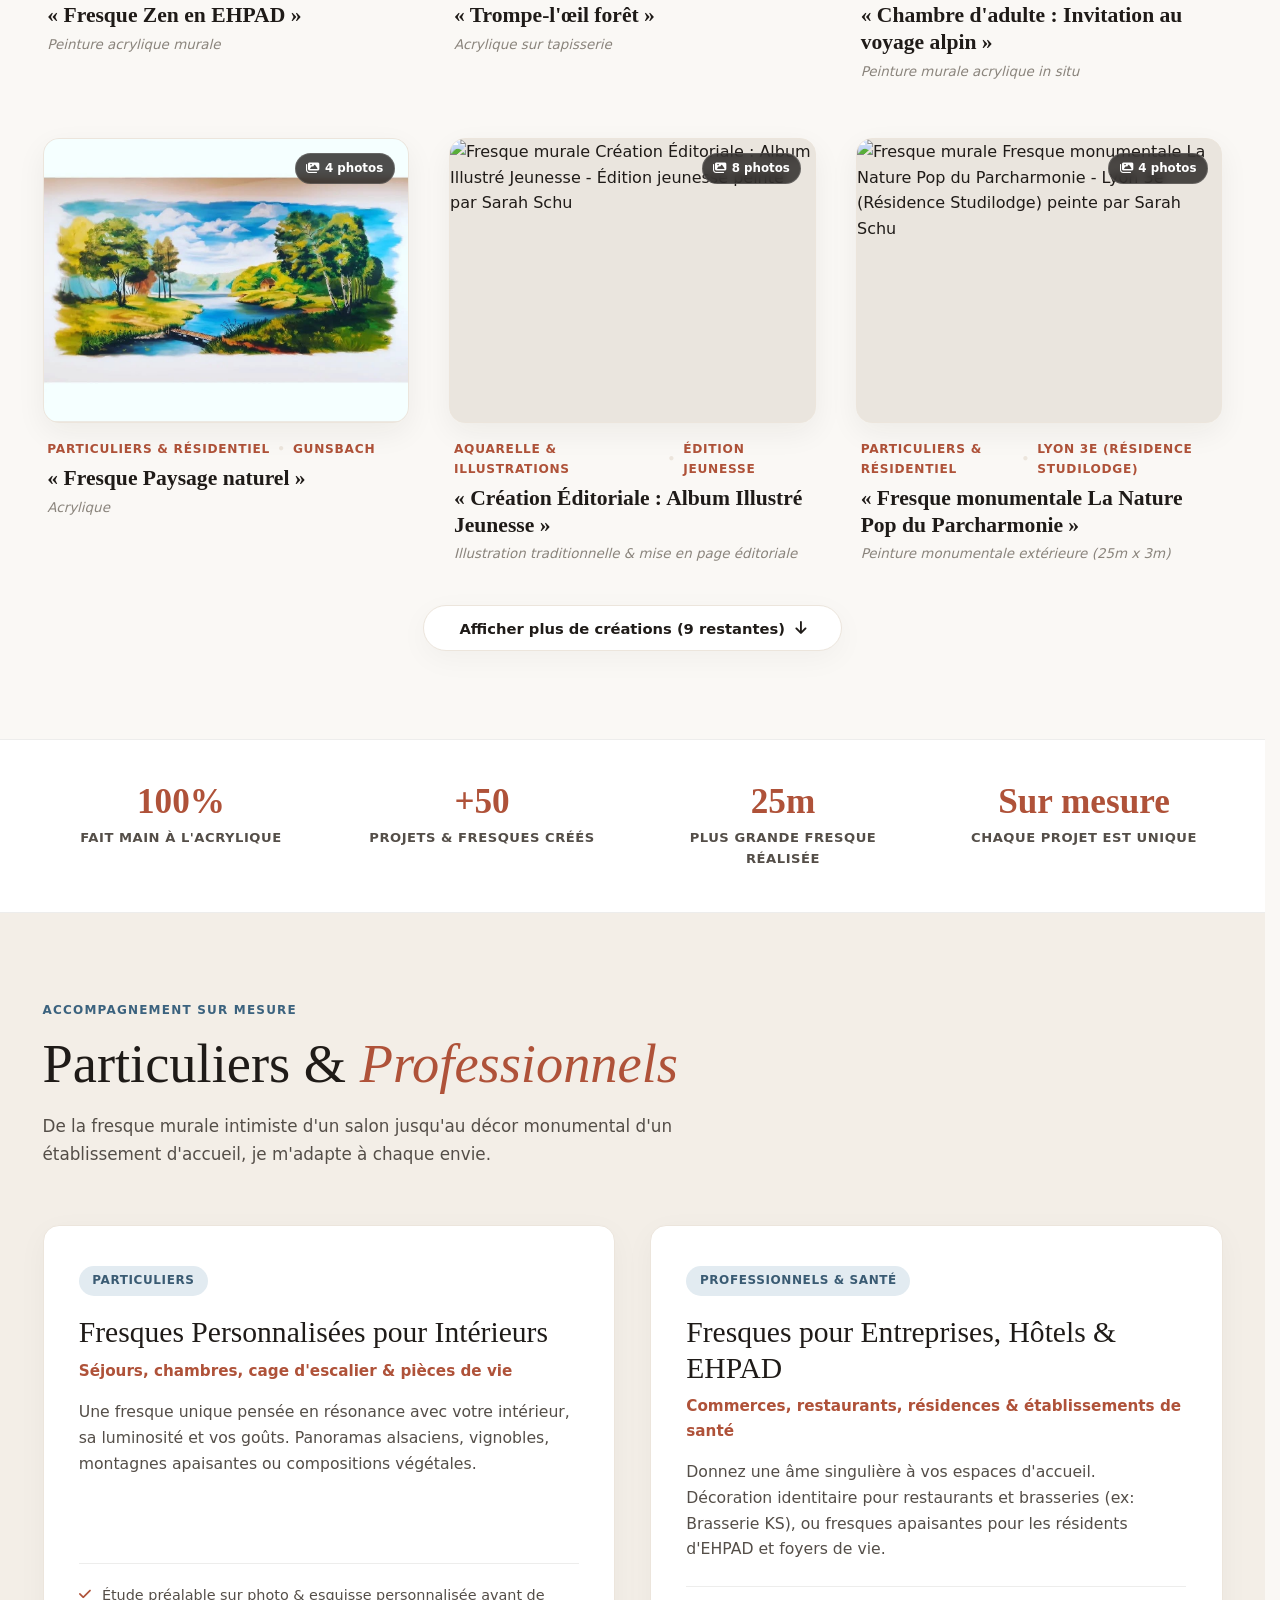
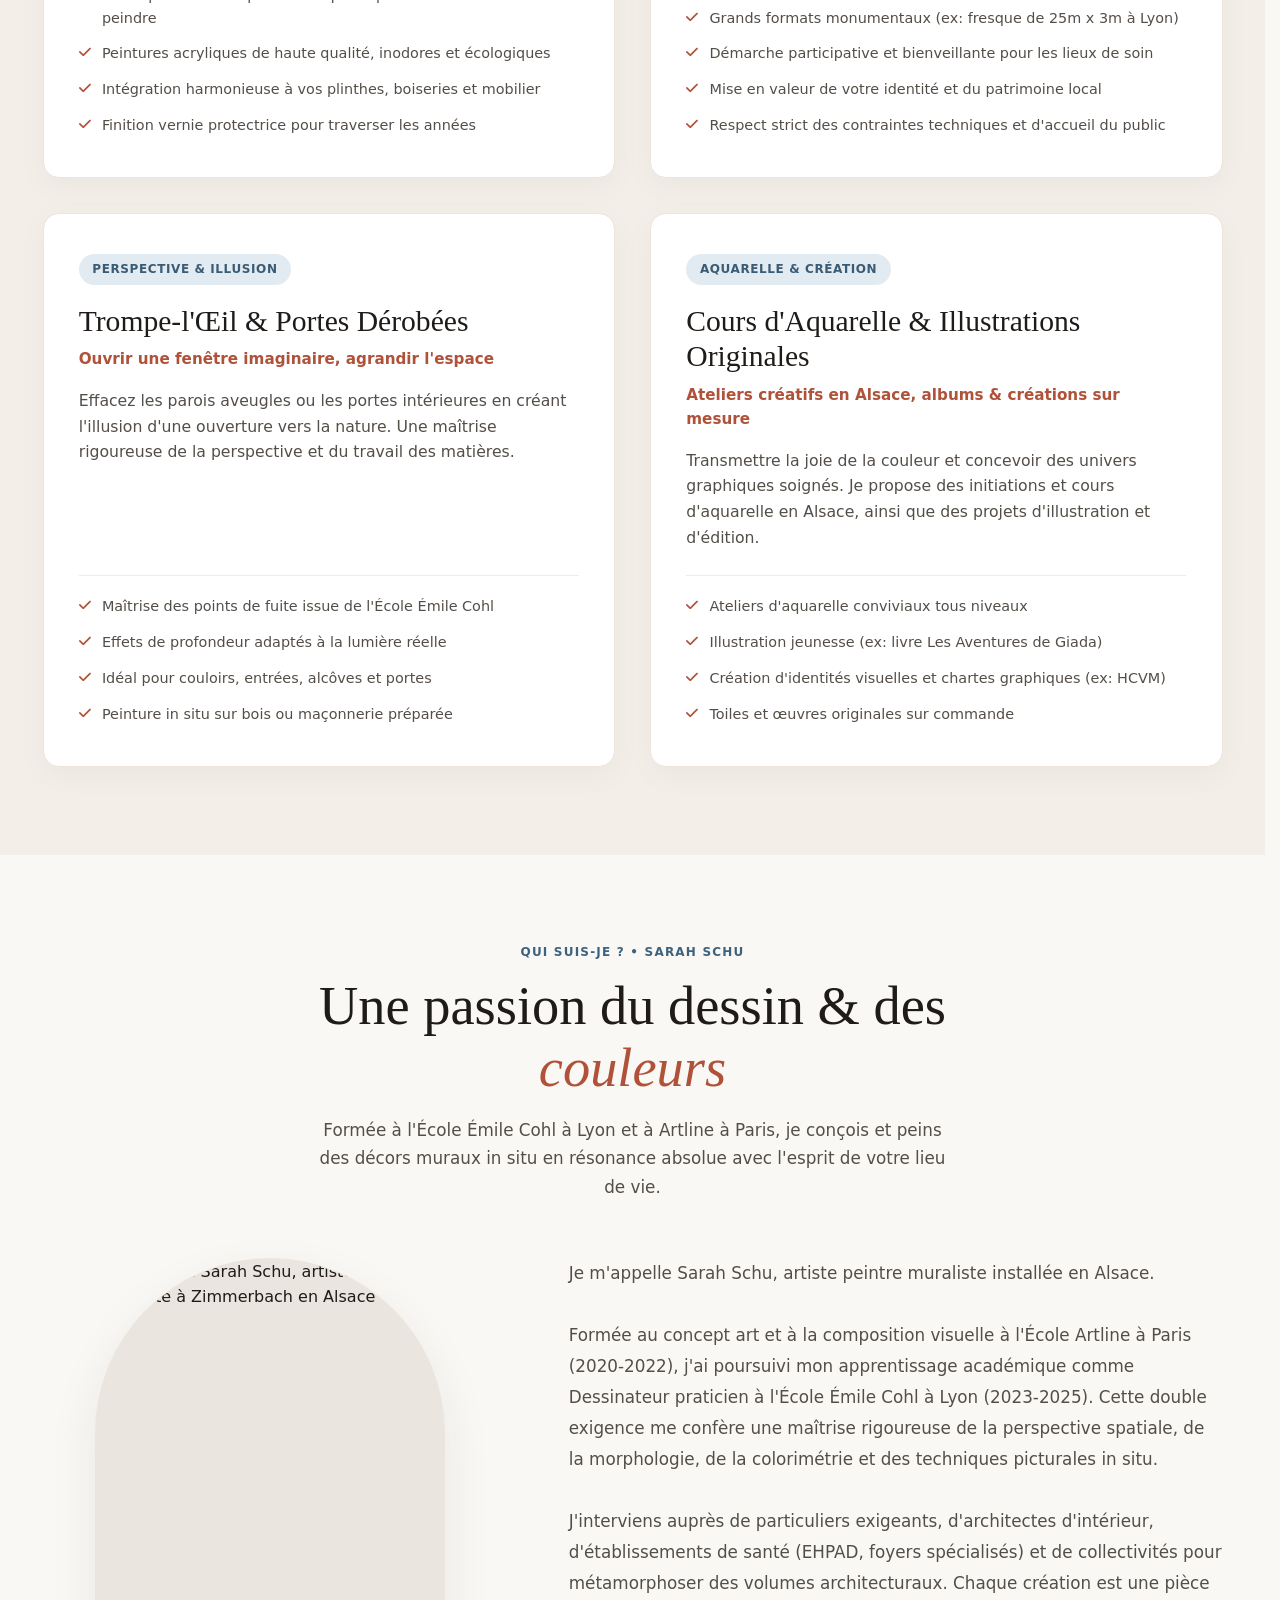
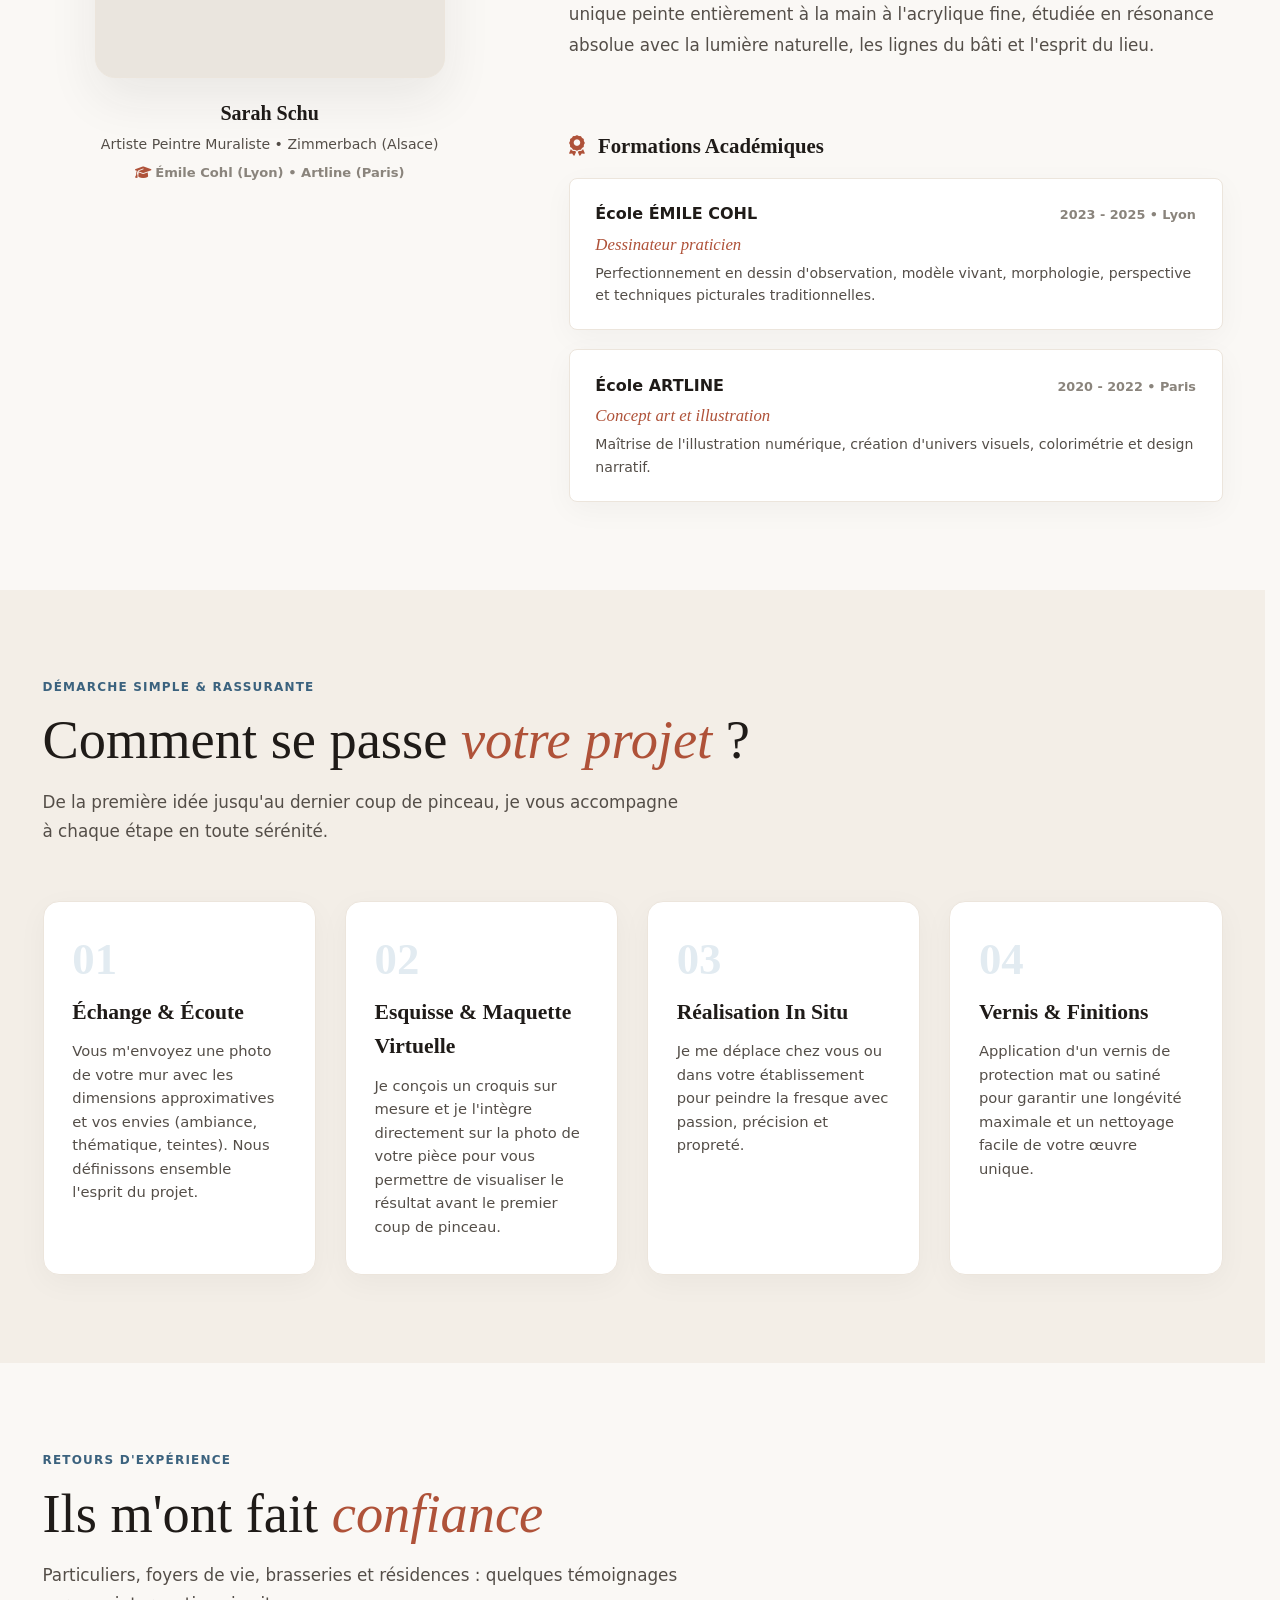
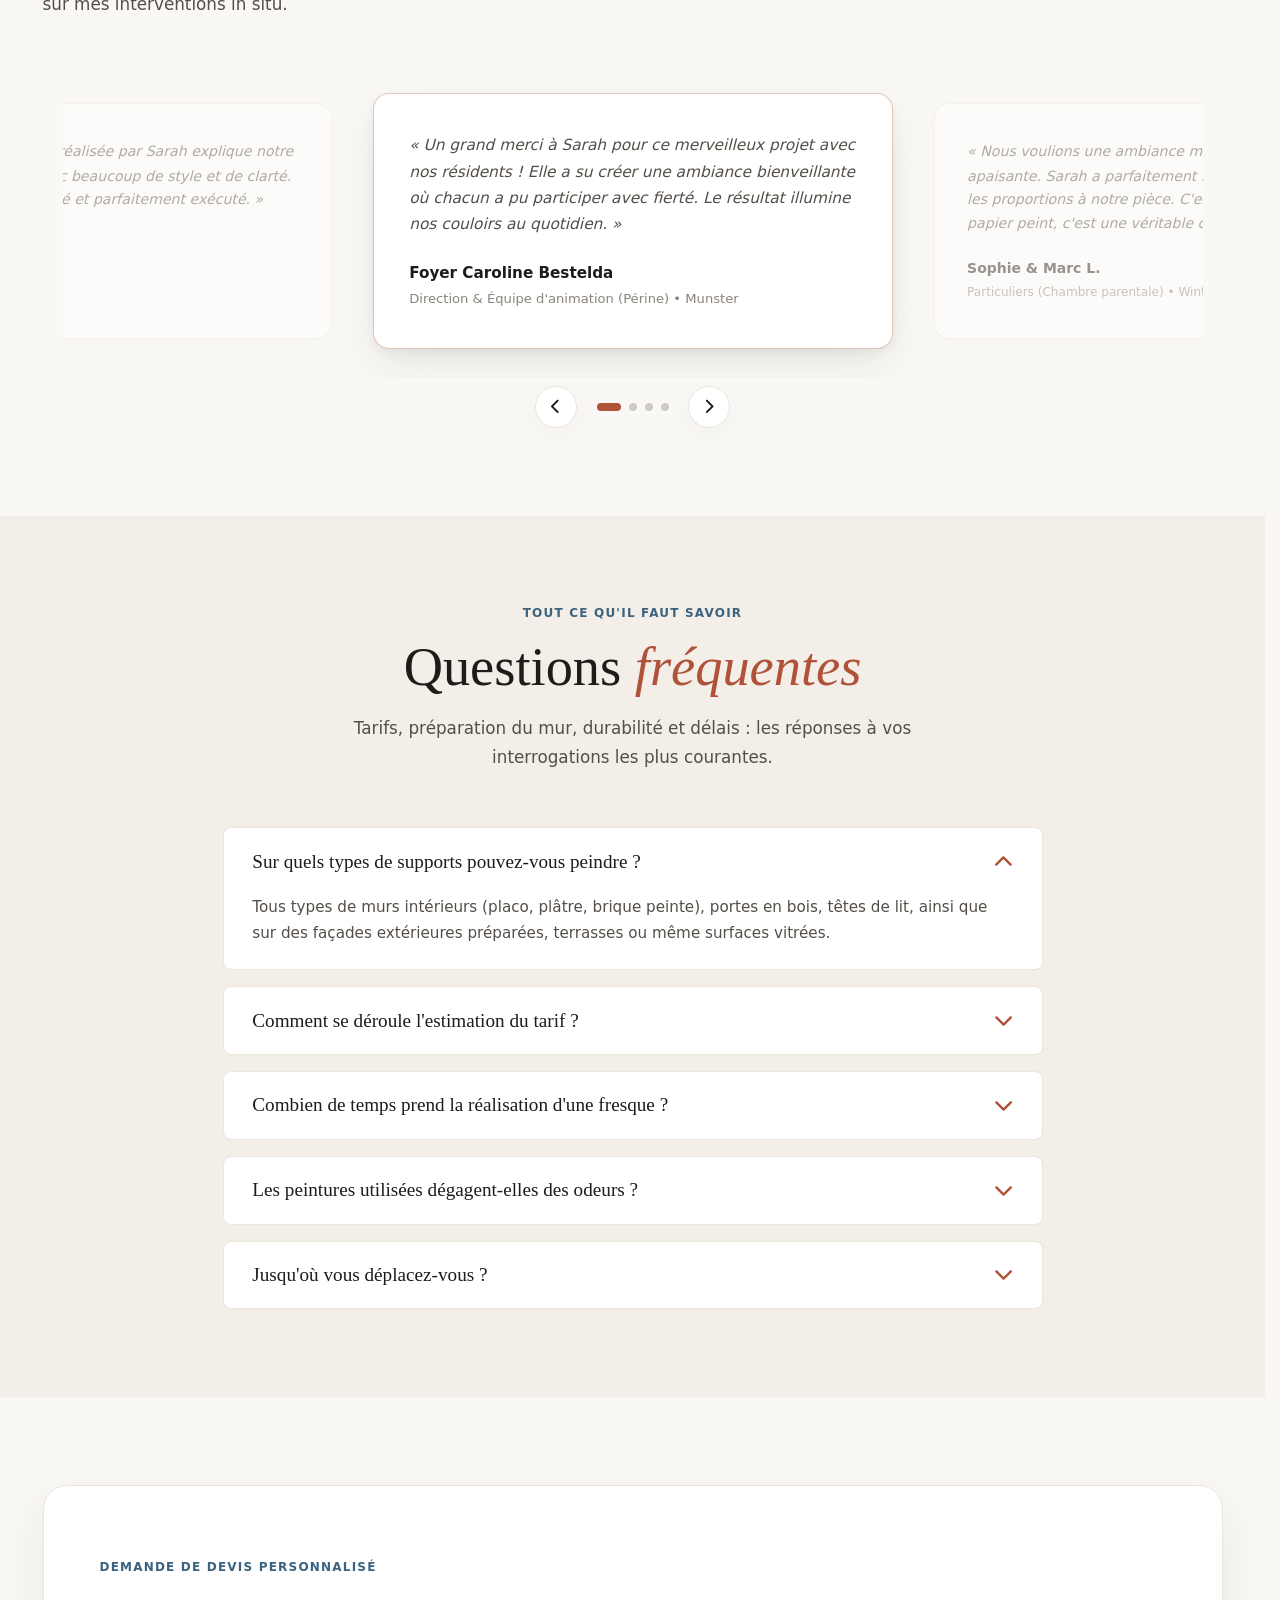
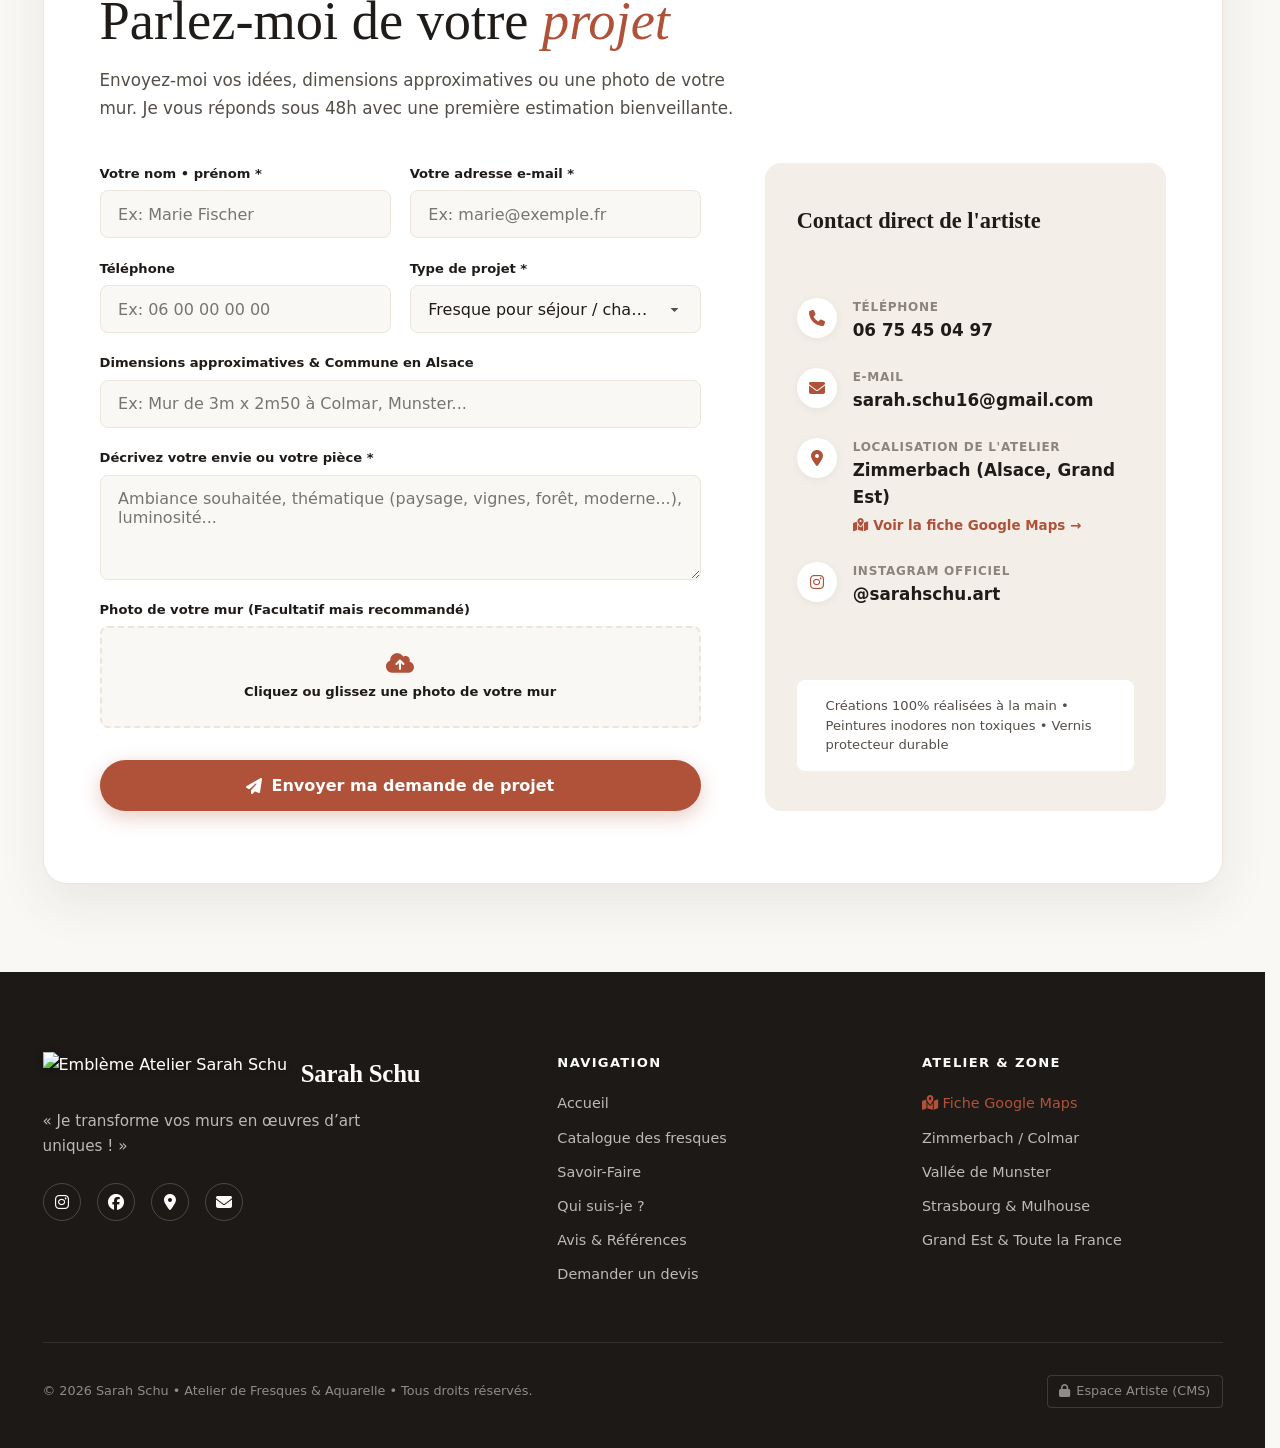
==== commit b5aea053: "fix(mobile): scroll fluide accueil vers haut de page et libellé savoir-faire" ====
--- a/index.html
+++ b/index.html
@@ -25,19 +25,19 @@
   <meta property="og:title" content="Sarah Schu — Fresques Murales &amp; Trompe-l'Œil sur Mesure · Alsace">
   <meta property="og:description" content="Fresques personnalisées, peintes à la main en Alsace par Sarah Schu. Décors muraux d'exception sur mesure pour particuliers et professionnels.">
   <meta property="og:url" content="https://atelier-sarah.fr/">
-  <meta property="og:image" content="https://atelier-sarah.fr/assets/images/og-logo-sarah-schu.jpg?v=2">
-  <meta property="og:image:secure_url" content="https://atelier-sarah.fr/assets/images/og-logo-sarah-schu.jpg?v=2">
+  <meta property="og:image" content="https://atelier-sarah.fr/assets/images/og-banner-sarah-schu.jpg">
+  <meta property="og:image:secure_url" content="https://atelier-sarah.fr/assets/images/og-banner-sarah-schu.jpg">
   <meta property="og:image:type" content="image/jpeg">
-  <meta property="og:image:width" content="1024">
-  <meta property="og:image:height" content="1024">
-  <meta property="og:image:alt" content="Logo officiel de l'Atelier Sarah Schu - Fresques et Trompe-l'œil en Alsace">
+  <meta property="og:image:width" content="1200">
+  <meta property="og:image:height" content="630">
+  <meta property="og:image:alt" content="Atelier Sarah Schu - Fresques Murales &amp; Trompe-l'œil en Alsace">
   <meta property="og:locale" content="fr_FR">
 
   <!-- Twitter Card -->
   <meta name="twitter:card" content="summary_large_image">
   <meta name="twitter:title" content="Sarah Schu — Fresques Murales &amp; Trompe-l'Œil sur Mesure · Alsace">
   <meta name="twitter:description" content="Fresques personnalisées, peintes à la main en Alsace par Sarah Schu. Décors muraux d'exception sur mesure pour particuliers et professionnels.">
-  <meta name="twitter:image" content="https://atelier-sarah.fr/assets/images/og-logo-sarah-schu.jpg?v=2">
+  <meta name="twitter:image" content="https://atelier-sarah.fr/assets/images/og-banner-sarah-schu.jpg">
   <meta name="twitter:image:alt" content="Atelier Sarah Schu - Fresques et Décoration Murale en Alsace">
 
   <!-- Favicon & Identité -->
@@ -322,7 +322,7 @@
     <ul class="mobile-nav-links">
       <li><a href="#accueil" class="mobile-nav-link">Accueil</a></li>
       <li><a href="#catalogue" class="mobile-nav-link">Fresques &amp; Réalisations</a></li>
-      <li><a href="#domaines" class="mobile-nav-link">Savoir-Faire &amp; Tarifs</a></li>
+      <li><a href="#domaines" class="mobile-nav-link">Savoir-Faire</a></li>
       <li><a href="#artiste" class="mobile-nav-link">Qui suis-je ?</a></li>
       <li><a href="#methode" class="mobile-nav-link">Démarche pas à pas</a></li>
       <li><a href="#avis" class="mobile-nav-link">Avis clients</a></li>
@@ -787,7 +787,7 @@
           <ul class="footer-links">
             <li><a href="#accueil">Accueil</a></li>
             <li><a href="#catalogue">Catalogue des fresques</a></li>
-            <li><a href="#domaines">Savoir-Faire &amp; Tarifs</a></li>
+            <li><a href="#domaines">Savoir-Faire</a></li>
             <li><a href="#artiste">Qui suis-je ?</a></li>
             <li><a href="#avis">Avis &amp; Références</a></li>
             <li><a href="#contact">Demander un devis</a></li>
--- a/assets/css/style.css
+++ b/assets/css/style.css
@@ -0,0 +1,2689 @@
+/* ==========================================================================
+   SARAH SCHU — ATELIER DE FRESQUES & AQUARELLE · ALSACE
+   Design : Boutique Atelier Chaleureux, Éditorial & Haut de Gamme
+   Inspiré de l'artisanat d'art alsacien, colombages, lin naturel et voûtes romanes
+   ========================================================================== */
+
+:root {
+  /* Nuancier Chaleureux & Minéral */
+  --bg-page: #FAF8F5;               /* Fond écru chaud très lumineux */
+  --bg-card: #FFFFFF;               /* Blanc pur pour cartes */
+  --bg-card-tint: #F3EEE7;          /* Teinte lin / sable pour sections alternées */
+  --bg-tag: #E2EBF1;                /* Pilule bleu ardoise pastel */
+  --text-tag: #3A5B73;              /* Texte pilule bleu ardoise */
+  
+  --text-main: #1F1B18;             /* Noir d'encre chaud */
+  --text-muted: #544E48;            /* Gris chaud lisible */
+  --text-faint: #8A847C;            /* Sous-titres et métadonnées */
+
+  --accent-terra: #AF5239;          /* Terracotta chaleureux de l'atelier */
+  --accent-terra-hover: #96422C;
+  --accent-slate: #3B627E;          /* Bleu ardoise du sourcil */
+  --accent-dark: #1E1E1E;           /* Boutons noirs pilules */
+  --accent-gold: #C8A25D;           /* Ocre / blé alsacien */
+  --accent-green: #8DA07B;          /* Vert vigne */
+
+  --border-light: rgba(31, 27, 24, 0.08);
+  --border-card: #ECE5DC;
+
+  --shadow-soft: 0 8px 30px rgba(0, 0, 0, 0.04);
+  --shadow-hover: 0 16px 40px rgba(0, 0, 0, 0.08);
+  --shadow-arch: 0 20px 50px rgba(43, 38, 33, 0.08);
+
+  /* Polices de caractère */
+  --font-serif: 'Playfair Display', Georgia, serif;
+  --font-sans: 'Plus Jakarta Sans', system-ui, -apple-system, sans-serif;
+
+  /* Rayons de courbure */
+  --radius-xs: 4px;
+  --radius-sm: 8px;
+  --radius-md: 16px;
+  --radius-lg: 24px;
+  --radius-full: 999px;
+  --radius-arch: 200px 200px 24px 24px;
+
+  /* Transitions */
+  --ease: cubic-bezier(0.19, 1, 0.22, 1);
+  --transition-fast: 0.2s var(--ease);
+  --transition-smooth: 0.35s var(--ease);
+}
+
+/* Reset & Base */
+*, *::before, *::after {
+  box-sizing: border-box;
+  margin: 0;
+  padding: 0;
+}
+
+html {
+  scroll-behavior: smooth;
+  scroll-padding-top: 80px;
+  font-size: 16px;
+  background-color: var(--bg-page);
+  color: var(--text-main);
+  overflow-x: hidden;
+  max-width: 100vw;
+  scrollbar-gutter: stable;
+}
+
+/* Verrouillage strict du défilement d'arrière-plan (Modale & Menu Mobile) */
+html.scroll-locked {
+  overflow: hidden !important;
+  height: 100% !important;
+}
+
+body.scroll-locked {
+  overflow: hidden !important;
+  position: fixed !important;
+  top: var(--scroll-y, 0) !important;
+  left: 0 !important;
+  right: 0 !important;
+  width: 100% !important;
+  height: 100% !important;
+  touch-action: none !important;
+  -webkit-overflow-scrolling: auto !important;
+}
+
+body {
+  font-family: var(--font-sans);
+  background-color: var(--bg-page);
+  color: var(--text-main);
+  line-height: 1.6;
+  overflow-x: hidden;
+  max-width: 100vw;
+  width: 100%;
+  position: relative;
+  -webkit-font-smoothing: antialiased;
+  -moz-osx-font-smoothing: grayscale;
+}
+
+img {
+  max-width: 100%;
+  height: auto;
+  display: block;
+}
+
+a {
+  color: inherit;
+  text-decoration: none;
+  transition: var(--transition-fast);
+}
+
+button {
+  font-family: inherit;
+  cursor: pointer;
+  border: none;
+  background: none;
+  transition: var(--transition-fast);
+}
+
+.container {
+  width: 100%;
+  max-width: 1260px;
+  margin: 0 auto;
+  padding: 0 1.5rem;
+}
+
+@media (min-width: 768px) {
+  .container {
+    padding: 0 2.5rem;
+  }
+}
+
+/* ==========================================================================
+   NAVIGATION / HEADER
+   ========================================================================== */
+.site-header {
+  position: fixed;
+  top: 0;
+  left: 0;
+  width: 100%;
+  z-index: 1000;
+  background: rgba(250, 248, 245, 0.94);
+  backdrop-filter: blur(12px);
+  border-bottom: 1px solid var(--border-light);
+  padding: 1rem 0;
+  transition: padding var(--transition-fast), box-shadow var(--transition-fast);
+}
+
+.site-header.scrolled {
+  padding: 0.75rem 0;
+  box-shadow: 0 4px 20px rgba(0, 0, 0, 0.03);
+}
+
+.nav-wrap {
+  display: flex;
+  align-items: center;
+  justify-content: space-between;
+  gap: 1.5rem;
+}
+
+.brand-link {
+  display: flex;
+  align-items: center;
+  gap: 0.85rem;
+}
+
+.brand-arch-icon {
+  flex-shrink: 0;
+}
+
+.brand-logo-emblem {
+  width: auto;
+  height: 44px;
+  max-height: 44px;
+  object-fit: contain;
+  flex-shrink: 0;
+  transition: transform var(--transition-fast);
+}
+
+.brand-link:hover .brand-logo-emblem {
+  transform: scale(1.06) rotate(-2deg);
+}
+
+.footer-logo-emblem {
+  filter: drop-shadow(0 2px 6px rgba(0, 0, 0, 0.4)) brightness(1.1);
+}
+
+.brand-text {
+  display: flex;
+  flex-direction: column;
+}
+
+.brand-name {
+  font-family: var(--font-serif);
+  font-size: 1.55rem;
+  font-weight: 600;
+  color: var(--text-main);
+  line-height: 1.05;
+  letter-spacing: -0.01em;
+}
+
+.brand-sub {
+  font-size: 0.62rem;
+  font-weight: 600;
+  letter-spacing: 0.12em;
+  text-transform: uppercase;
+  color: var(--text-faint);
+  margin-top: 3px;
+}
+
+.nav-desktop {
+  display: none;
+}
+
+@media (min-width: 960px) {
+  .nav-desktop {
+    display: block;
+  }
+}
+
+.nav-links {
+  list-style: none;
+  display: flex;
+  align-items: center;
+  gap: 2rem;
+}
+
+.nav-link {
+  font-size: 0.92rem;
+  font-weight: 500;
+  color: var(--text-muted);
+  transition: color var(--transition-fast);
+}
+
+.nav-link:hover,
+.nav-link.active {
+  color: var(--accent-terra);
+  font-weight: 600;
+}
+
+.nav-link-ig {
+  display: inline-flex;
+  align-items: center;
+  gap: 0.4rem;
+  color: var(--text-main);
+}
+
+.nav-actions {
+  display: flex;
+  align-items: center;
+  gap: 1rem;
+}
+
+.btn-header-cta {
+  display: inline-flex;
+  align-items: center;
+  gap: 0.5rem;
+  background-color: var(--accent-terra);
+  color: #ffffff;
+  padding: 0.65rem 1.45rem;
+  border-radius: var(--radius-full);
+  font-size: 0.9rem;
+  font-weight: 600;
+  transition: background-color var(--transition-fast), transform var(--transition-fast);
+  white-space: nowrap;
+}
+
+.btn-header-cta:hover {
+  background-color: var(--accent-terra-hover);
+  transform: translateY(-1px);
+}
+
+.mobile-toggle {
+  display: flex;
+  align-items: center;
+  justify-content: center;
+  width: 42px;
+  height: 42px;
+  border-radius: var(--radius-sm);
+  border: 1px solid var(--border-light);
+  background: var(--bg-card);
+  color: var(--text-main);
+  font-size: 1.2rem;
+}
+
+@media (min-width: 960px) {
+  .mobile-toggle {
+    display: none;
+  }
+}
+
+/* Tiroir Mobile */
+.mobile-nav-backdrop {
+  position: fixed;
+  inset: 0;
+  background: rgba(31, 27, 24, 0.4);
+  backdrop-filter: blur(4px);
+  z-index: 1001;
+  opacity: 0;
+  pointer-events: none;
+  transition: opacity var(--transition-fast);
+}
+
+.mobile-nav-backdrop.active {
+  opacity: 1;
+  pointer-events: auto;
+}
+
+.mobile-nav {
+  position: fixed;
+  top: 0;
+  right: -100%;
+  width: min(86vw, 330px);
+  height: 100vh;
+  height: 100dvh;
+  max-height: 100dvh;
+  background: #FAF8F5;
+  border-left: 1px solid var(--border-card);
+  box-shadow: -10px 0 35px rgba(31, 27, 24, 0.15);
+  z-index: 1002;
+  padding: 1.1rem 1.4rem;
+  display: flex;
+  flex-direction: column;
+  justify-content: space-between;
+  transition: right 0.32s var(--ease);
+  overflow: hidden; /* ZÉRO DÉFILEMENT */
+}
+
+.mobile-nav.active {
+  right: 0;
+}
+
+.mobile-nav-header {
+  display: flex;
+  align-items: center;
+  justify-content: space-between;
+  padding-bottom: 0.65rem;
+  border-bottom: 1px solid var(--border-light);
+  flex-shrink: 0;
+}
+
+.mobile-nav-close {
+  width: 36px;
+  height: 36px;
+  border-radius: 50%;
+  background: #FFFFFF;
+  border: 1px solid var(--border-card);
+  display: flex;
+  align-items: center;
+  justify-content: center;
+  font-size: 1.15rem;
+  color: var(--text-main);
+  cursor: pointer;
+  box-shadow: 0 2px 6px rgba(0, 0, 0, 0.05);
+  transition: all var(--transition-fast);
+}
+
+.mobile-nav-close:hover {
+  background: var(--accent-terra);
+  color: #FFFFFF;
+  border-color: var(--accent-terra);
+  transform: rotate(90deg);
+}
+
+.mobile-nav-links {
+  list-style: none;
+  display: flex;
+  flex-direction: column;
+  justify-content: space-evenly;
+  flex: 1 1 auto;
+  min-height: 0;
+  margin: 0.6rem 0;
+  gap: 0.35rem;
+}
+
+.mobile-nav-link {
+  font-family: var(--font-sans);
+  font-size: 1.05rem;
+  font-weight: 500;
+  color: var(--text-main);
+  display: block;
+  padding: 0.35rem 0;
+  transition: color var(--transition-fast), transform var(--transition-fast);
+}
+
+.mobile-nav-link:hover {
+  color: var(--accent-terra);
+  transform: translateX(4px);
+}
+
+.mobile-nav-footer {
+  flex-shrink: 0;
+  padding-top: 0.75rem;
+  border-top: 1px solid var(--border-light);
+  display: flex;
+  flex-direction: column;
+  gap: 0.6rem;
+}
+
+/* ==========================================================================
+   HERO SECTION (STYLE BOUTIQUE ATELIER & ARCHED SHOWCASE)
+   ========================================================================== */
+.hero-section {
+  padding-top: 7.5rem;
+  padding-bottom: 4rem;
+  position: relative;
+  background: radial-gradient(circle at 10% 40%, rgba(246, 234, 218, 0.65) 0%, rgba(250, 248, 245, 0.8) 50%, rgba(250, 248, 245, 1) 100%);
+}
+
+.hero-container {
+  display: grid;
+  grid-template-columns: 1fr;
+  gap: 3rem;
+  align-items: center;
+}
+
+@media (min-width: 960px) {
+  .hero-container {
+    grid-template-columns: 1.15fr 0.95fr;
+    gap: 4rem;
+  }
+}
+
+.hero-content {
+  display: flex;
+  flex-direction: column;
+  align-items: flex-start;
+}
+
+.hero-eyebrow {
+  display: inline-flex;
+  align-items: center;
+  gap: 0.4rem;
+  font-size: 0.78rem;
+  font-weight: 700;
+  letter-spacing: 0.08em;
+  text-transform: uppercase;
+  color: var(--accent-slate);
+  margin-bottom: 1.4rem;
+}
+
+.hero-title {
+  font-family: var(--font-serif);
+  font-size: clamp(2.4rem, 5.2vw, 4.4rem);
+  font-weight: 500;
+  line-height: 1.12;
+  letter-spacing: -0.015em;
+  color: var(--text-main);
+  margin-bottom: 1.6rem;
+}
+
+.hero-desc {
+  font-size: 1.05rem;
+  line-height: 1.7;
+  color: var(--text-muted);
+  margin-bottom: 2rem;
+  max-width: 540px;
+}
+
+.hero-actions {
+  display: flex;
+  flex-wrap: wrap;
+  align-items: center;
+  gap: 1.4rem;
+  margin-bottom: 2.2rem;
+}
+
+.btn-dark-pill {
+  display: inline-flex;
+  align-items: center;
+  gap: 0.6rem;
+  background-color: var(--accent-dark);
+  color: #ffffff;
+  padding: 0.85rem 1.8rem;
+  border-radius: var(--radius-full);
+  font-size: 0.95rem;
+  font-weight: 600;
+  box-shadow: 0 4px 15px rgba(0, 0, 0, 0.12);
+  transition: transform var(--transition-fast), background-color var(--transition-fast);
+}
+
+.btn-dark-pill:hover {
+  background-color: #333333;
+  transform: translateY(-2px);
+}
+
+.btn-underline-link {
+  font-size: 0.95rem;
+  font-weight: 500;
+  color: var(--text-main);
+  text-decoration: underline;
+  text-underline-offset: 5px;
+  transition: color var(--transition-fast);
+}
+
+.btn-underline-link:hover {
+  color: var(--accent-terra);
+}
+
+/* Pilules de Catégories (Filtres Rapides) */
+.hero-tags {
+  display: flex;
+  flex-wrap: wrap;
+  gap: 0.6rem;
+  padding-top: 0.5rem;
+}
+
+.hero-tag-pill {
+  background-color: var(--bg-tag);
+  color: var(--text-tag);
+  font-size: 0.82rem;
+  font-weight: 600;
+  padding: 0.45rem 1rem;
+  border-radius: var(--radius-full);
+  transition: background-color var(--transition-fast), color var(--transition-fast);
+  cursor: pointer;
+}
+
+.hero-tag-pill:hover,
+.hero-tag-pill.active {
+  background-color: #d1e1eb;
+  color: #1f3d53;
+}
+
+/* Vitrine Arched Showcase (Colonne Droite) */
+.hero-visual {
+  position: relative;
+  width: 100%;
+  display: flex;
+  justify-content: center;
+}
+
+.arch-card {
+  background: var(--bg-card);
+  border-radius: 220px 220px 24px 24px;
+  overflow: hidden;
+  box-shadow: var(--shadow-arch);
+  border: 1px solid var(--border-card);
+  width: 100%;
+  max-width: 440px;
+  transition: box-shadow var(--transition-smooth);
+}
+
+.arch-card:hover {
+  box-shadow: 0 25px 60px rgba(43, 38, 33, 0.14);
+}
+
+.arch-window {
+  position: relative;
+  width: 100%;
+  aspect-ratio: 4/4.8;
+  overflow: hidden;
+  background: #EAE5DE;
+  transform: translateZ(0);
+  -webkit-mask-image: -webkit-radial-gradient(white, black);
+  isolation: isolate;
+}
+
+.arch-window img {
+  width: 100%;
+  height: 100%;
+  object-fit: cover;
+  display: block;
+  transition: transform 0.6s cubic-bezier(0.16, 1, 0.3, 1);
+  will-change: transform;
+}
+
+.arch-card:hover .arch-window img {
+  transform: scale(1.04);
+}
+
+.arch-badge {
+  position: absolute;
+  bottom: 1rem;
+  left: 1rem;
+  background: rgba(31, 27, 24, 0.7);
+  backdrop-filter: blur(4px);
+  color: #ffffff;
+  font-size: 0.72rem;
+  font-weight: 500;
+  padding: 0.3rem 0.75rem;
+  border-radius: var(--radius-full);
+}
+
+.arch-footer {
+  display: flex;
+  align-items: flex-end;
+  justify-content: space-between;
+  gap: 1rem;
+  padding: 1.1rem 0.8rem 0.4rem 0.8rem;
+}
+
+.arch-artwork-info {
+  display: flex;
+  flex-direction: column;
+}
+
+.arch-artwork-title {
+  font-family: var(--font-serif);
+  font-style: italic;
+  font-size: 1.1rem;
+  color: var(--text-main);
+  line-height: 1.2;
+}
+
+.arch-artwork-sub {
+  font-size: 0.78rem;
+  color: var(--text-faint);
+  margin-top: 2px;
+}
+
+.arch-palette {
+  display: flex;
+  align-items: center;
+  gap: 0.6rem;
+}
+
+.palette-dots {
+  display: flex;
+  align-items: center;
+  gap: 0.35rem;
+}
+
+.palette-dot {
+  width: 14px;
+  height: 14px;
+  border-radius: 50%;
+  border: 1px solid rgba(0, 0, 0, 0.08);
+}
+
+.palette-label {
+  font-family: var(--font-serif);
+  font-style: italic;
+  font-size: 0.88rem;
+  color: var(--text-muted);
+}
+
+/* ==========================================================================
+   BANDEAU DE CONFIANCE & CHIFFRES CLÉS
+   ========================================================================== */
+.trust-strip {
+  border-top: 1px solid var(--border-light);
+  border-bottom: 1px solid var(--border-light);
+  background: var(--bg-card);
+  padding: 2.2rem 0;
+}
+
+.trust-grid {
+  display: grid;
+  grid-template-columns: repeat(2, 1fr);
+  gap: 1.5rem;
+}
+
+@media (min-width: 768px) {
+  .trust-grid {
+    grid-template-columns: repeat(4, 1fr);
+  }
+}
+
+.trust-item {
+  display: flex;
+  flex-direction: column;
+  align-items: center;
+  text-align: center;
+  padding: 0.5rem;
+}
+
+.trust-num {
+  font-family: var(--font-serif);
+  font-size: 2.2rem;
+  font-weight: 600;
+  color: var(--accent-terra);
+  line-height: 1.1;
+  margin-bottom: 0.3rem;
+}
+
+.trust-lbl {
+  font-size: 0.82rem;
+  font-weight: 600;
+  color: var(--text-muted);
+  text-transform: uppercase;
+  letter-spacing: 0.04em;
+}
+
+/* ==========================================================================
+   SECTIONS GÉNÉRALES & TITRAGES
+   ========================================================================== */
+.section {
+  padding: 5.5rem 0;
+  scroll-margin-top: 80px;
+}
+
+.section-tinted {
+  background: var(--bg-card-tint);
+}
+
+.section-header {
+  margin-bottom: 3.5rem;
+}
+
+.section-eyebrow {
+  font-size: 0.75rem;
+  font-weight: 700;
+  letter-spacing: 0.1em;
+  text-transform: uppercase;
+  color: var(--accent-slate);
+  margin-bottom: 0.8rem;
+}
+
+.section-title {
+  font-family: var(--font-serif);
+  font-size: clamp(2.2rem, 4.5vw, 3.4rem);
+  font-weight: 500;
+  line-height: 1.15;
+  color: var(--text-main);
+  margin-bottom: 1rem;
+}
+
+.italic-serif {
+  font-style: italic;
+  color: var(--accent-terra);
+}
+
+.section-desc {
+  font-size: 1.05rem;
+  line-height: 1.7;
+  color: var(--text-muted);
+  max-width: 650px;
+}
+
+/* ==========================================================================
+   PORTFOLIO / CATALOGUE DES FRESQUES
+   ========================================================================== */
+.catalog-filters {
+  display: flex;
+  flex-wrap: nowrap;
+  overflow-x: auto;
+  -webkit-overflow-scrolling: touch;
+  scrollbar-width: none;
+  gap: 0.6rem;
+  padding-bottom: 1rem;
+  margin-bottom: 3rem;
+  border-bottom: 1px solid var(--border-light);
+}
+
+.catalog-filters::-webkit-scrollbar {
+  display: none;
+}
+
+.filter-pill {
+  white-space: nowrap;
+  flex-shrink: 0;
+  background-color: var(--bg-tag);
+  color: var(--text-tag);
+  font-size: 0.85rem;
+  font-weight: 600;
+  padding: 0.55rem 1.2rem;
+  border-radius: var(--radius-full);
+  border: 1px solid transparent;
+  transition: all var(--transition-fast);
+}
+
+.filter-pill:hover {
+  background-color: #d1e1eb;
+  color: #1f3d53;
+}
+
+.filter-pill.active {
+  background-color: var(--text-main);
+  color: #ffffff;
+}
+
+/* Grille des Œuvres */
+.gallery-grid {
+  display: grid;
+  grid-template-columns: 1fr;
+  gap: 2.5rem;
+}
+
+@media (min-width: 680px) {
+  .gallery-grid {
+    grid-template-columns: repeat(2, 1fr);
+    gap: 3rem 2.2rem;
+  }
+}
+
+@media (min-width: 1040px) {
+  .gallery-grid {
+    grid-template-columns: repeat(3, 1fr);
+    gap: 3.5rem 2.5rem;
+  }
+}
+
+.artwork-card {
+  display: flex;
+  flex-direction: column;
+  cursor: pointer;
+  background: transparent;
+  transition: transform var(--transition-smooth);
+}
+
+.artwork-card:hover {
+  transform: translateY(-4px);
+}
+
+.artwork-frame {
+  position: relative;
+  width: 100%;
+  aspect-ratio: 4/3.1;
+  border-radius: var(--radius-md);
+  overflow: hidden;
+  background: #EAE5DE;
+  box-shadow: 0 10px 30px rgba(31, 27, 24, 0.06);
+  border: 1px solid var(--border-card);
+  transform: translateZ(0);
+}
+
+.artwork-frame img {
+  width: 100%;
+  height: 100%;
+  object-fit: cover;
+  transition: transform 0.6s cubic-bezier(0.16, 1, 0.3, 1);
+  will-change: transform;
+}
+
+.artwork-card:hover .artwork-frame img {
+  transform: scale(1.05);
+}
+
+.artwork-hover-overlay {
+  position: absolute;
+  inset: 0;
+  background: rgba(22, 19, 17, 0.35);
+  display: flex;
+  align-items: center;
+  justify-content: center;
+  opacity: 0;
+  transition: opacity 0.3s ease;
+}
+
+.artwork-card:hover .artwork-hover-overlay {
+  opacity: 1;
+}
+
+.artwork-view-btn {
+  background: rgba(250, 248, 245, 0.95);
+  color: var(--text-main);
+  padding: 0.6rem 1.25rem;
+  border-radius: var(--radius-full);
+  font-size: 0.82rem;
+  font-weight: 600;
+  display: inline-flex;
+  align-items: center;
+  gap: 0.5rem;
+  box-shadow: 0 4px 15px rgba(0, 0, 0, 0.2);
+  transform: translateY(6px);
+  transition: transform 0.3s ease;
+}
+
+.artwork-card:hover .artwork-view-btn {
+  transform: translateY(0);
+}
+
+.artwork-photo-badge {
+  position: absolute;
+  top: 0.85rem;
+  right: 0.85rem;
+  background: rgba(20, 18, 16, 0.75);
+  backdrop-filter: blur(4px);
+  -webkit-backdrop-filter: blur(4px);
+  color: #ffffff;
+  font-size: 0.74rem;
+  font-weight: 600;
+  padding: 0.3rem 0.65rem;
+  border-radius: var(--radius-full);
+  border: 1px solid rgba(255, 255, 255, 0.15);
+  display: flex;
+  align-items: center;
+  gap: 0.35rem;
+  z-index: 5;
+}
+
+.artwork-details {
+  padding: 1.1rem 0.3rem 0 0.3rem;
+  display: flex;
+  flex-direction: column;
+}
+
+.artwork-meta {
+  font-size: 0.76rem;
+  font-weight: 600;
+  text-transform: uppercase;
+  letter-spacing: 0.06em;
+  color: var(--accent-terra);
+  display: flex;
+  align-items: center;
+  gap: 0.45rem;
+  margin-bottom: 0.35rem;
+}
+
+.artwork-meta-sep {
+  color: var(--border-card);
+}
+
+.artwork-title {
+  font-family: var(--font-serif);
+  font-size: 1.35rem;
+  font-weight: 600;
+  color: var(--text-main);
+  line-height: 1.25;
+  margin-bottom: 0.3rem;
+  transition: color var(--transition-fast);
+}
+
+.artwork-card:hover .artwork-title {
+  color: var(--accent-terra);
+}
+
+.artwork-technique-tag {
+  font-size: 0.84rem;
+  color: var(--text-faint);
+  font-style: italic;
+}
+
+/* ==========================================================================
+   PARTICULIERS & PROS (SERVICES)
+   ========================================================================== */
+.services-grid {
+  display: grid;
+  grid-template-columns: 1fr;
+  gap: 2rem;
+}
+
+@media (min-width: 768px) {
+  .services-grid {
+    grid-template-columns: repeat(2, 1fr);
+    gap: 2.2rem;
+  }
+}
+
+.service-card {
+  background: var(--bg-card);
+  border: 1px solid var(--border-card);
+  border-radius: var(--radius-md);
+  padding: 2.5rem 2.2rem;
+  box-shadow: var(--shadow-soft);
+  display: flex;
+  flex-direction: column;
+  transition: transform var(--transition-fast), box-shadow var(--transition-fast);
+}
+
+.service-card:hover {
+  transform: translateY(-4px);
+  box-shadow: var(--shadow-hover);
+}
+
+.service-badge {
+  display: inline-block;
+  align-self: flex-start;
+  background-color: var(--bg-tag);
+  color: var(--text-tag);
+  font-size: 0.75rem;
+  font-weight: 700;
+  letter-spacing: 0.05em;
+  text-transform: uppercase;
+  padding: 0.35rem 0.85rem;
+  border-radius: var(--radius-full);
+  margin-bottom: 1.2rem;
+}
+
+.service-title {
+  font-family: var(--font-serif);
+  font-size: 1.85rem;
+  font-weight: 500;
+  line-height: 1.2;
+  color: var(--text-main);
+  margin-bottom: 0.5rem;
+}
+
+.service-subtitle {
+  font-size: 0.95rem;
+  font-weight: 600;
+  color: var(--accent-terra);
+  margin-bottom: 1rem;
+}
+
+.service-desc {
+  font-size: 0.98rem;
+  line-height: 1.65;
+  color: var(--text-muted);
+  margin-bottom: 1.5rem;
+}
+
+.service-points {
+  list-style: none;
+  display: flex;
+  flex-direction: column;
+  gap: 0.8rem;
+  margin-top: auto;
+  padding-top: 1.2rem;
+  border-top: 1px solid var(--border-light);
+}
+
+.service-point-item {
+  display: flex;
+  align-items: flex-start;
+  gap: 0.7rem;
+  font-size: 0.9rem;
+  color: var(--text-muted);
+}
+
+.service-point-item i {
+  color: var(--accent-terra);
+  margin-top: 0.25rem;
+  font-size: 0.85rem;
+}
+
+/* ==========================================================================
+   L'ARTISTE — SARAH SCHU
+   ========================================================================== */
+.artist-grid {
+  display: grid;
+  grid-template-columns: 1fr;
+  gap: 3rem;
+  align-items: flex-start;
+}
+
+@media (min-width: 900px) {
+  .artist-grid {
+    grid-template-columns: 0.82fr 1.18fr;
+    gap: 4.5rem;
+  }
+}
+
+.artist-visual {
+  display: flex;
+  flex-direction: column;
+  align-items: center;
+  position: static;
+  margin-bottom: 2rem;
+}
+
+@media (min-width: 900px) {
+  .artist-visual {
+    position: sticky;
+    top: 5.5rem;
+    margin-bottom: 0;
+  }
+}
+
+.artist-text {
+  display: flex;
+  flex-direction: column;
+}
+
+.artist-arch-frame {
+  position: relative;
+  width: 100%;
+  max-width: 310px;
+  aspect-ratio: 4/4.8;
+  border-radius: 155px 155px 20px 20px;
+  overflow: hidden;
+  box-shadow: var(--shadow-arch);
+  border: 1px solid var(--border-card);
+  background: #EAE5DE;
+  transform: translateZ(0);
+}
+
+@media (min-width: 900px) {
+  .artist-arch-frame {
+    max-width: 350px;
+    border-radius: 175px 175px 20px 20px;
+  }
+}
+
+.artist-arch-frame img {
+  width: 100%;
+  height: 100%;
+  object-fit: cover;
+  display: block;
+}
+
+.artist-badge {
+  margin-top: 1.2rem;
+  text-align: center;
+  display: flex;
+  flex-direction: column;
+  gap: 0.25rem;
+}
+
+.artist-badge-name {
+  font-family: var(--font-serif);
+  font-size: 1.25rem;
+  font-weight: 600;
+  color: var(--text-main);
+}
+
+.artist-badge-loc {
+  font-size: 0.88rem;
+  color: var(--text-muted);
+}
+
+.artist-badge-schools {
+  font-size: 0.82rem;
+  font-weight: 600;
+  color: var(--text-faint);
+  margin-top: 0.2rem;
+}
+
+.artist-bio-body {
+  font-size: 1.05rem;
+  line-height: 1.85;
+  color: var(--text-muted);
+  white-space: pre-line;
+  margin-bottom: 2rem;
+}
+
+.academic-cards {
+  display: flex;
+  flex-direction: column;
+  gap: 1.2rem;
+}
+
+.academic-card {
+  background: var(--bg-card);
+  border: 1px solid var(--border-card);
+  border-radius: var(--radius-sm);
+  padding: 1.4rem 1.6rem;
+  box-shadow: var(--shadow-soft);
+}
+
+.academic-school {
+  font-weight: 700;
+  color: var(--text-main);
+  font-size: 1rem;
+}
+
+.academic-diploma {
+  font-family: var(--font-serif);
+  font-style: italic;
+  color: var(--accent-terra);
+  font-size: 1.05rem;
+  margin: 0.2rem 0;
+}
+
+.academic-desc {
+  font-size: 0.88rem;
+  color: var(--text-muted);
+}
+
+/* ==========================================================================
+   LA MÉTHODE PAS À PAS (4 ÉTAPES)
+   ========================================================================== */
+.steps-grid {
+  display: grid;
+  grid-template-columns: 1fr;
+  gap: 1.8rem;
+}
+
+@media (min-width: 640px) {
+  .steps-grid {
+    grid-template-columns: repeat(2, 1fr);
+  }
+}
+
+@media (min-width: 1024px) {
+  .steps-grid {
+    grid-template-columns: repeat(4, 1fr);
+  }
+}
+
+.step-card {
+  background: var(--bg-card);
+  border: 1px solid var(--border-card);
+  border-radius: var(--radius-md);
+  padding: 2.2rem 1.8rem;
+  box-shadow: var(--shadow-soft);
+  display: flex;
+  flex-direction: column;
+  position: relative;
+}
+
+.step-num {
+  font-family: var(--font-serif);
+  font-size: 2.8rem;
+  font-weight: 600;
+  color: var(--bg-tag);
+  line-height: 1;
+  margin-bottom: 0.8rem;
+}
+
+.step-title {
+  font-family: var(--font-serif);
+  font-size: 1.35rem;
+  font-weight: 600;
+  color: var(--text-main);
+  margin-bottom: 0.6rem;
+}
+
+.step-desc {
+  font-size: 0.92rem;
+  line-height: 1.6;
+  color: var(--text-muted);
+}
+
+/* ==========================================================================
+   TÉMOIGNAGES (SLIDER INFINI EN CIRCUIT FERMÉ AVEC CENTRAGE ACTIF)
+   ========================================================================== */
+.testimonials-slider-wrapper {
+  position: relative;
+  width: 100%;
+  max-width: 1140px;
+  margin: 0 auto;
+  display: flex;
+  flex-direction: column;
+  align-items: center;
+}
+
+.testimonials-viewport {
+  width: 100%;
+  overflow: hidden;
+  padding: 1.2rem 0 1.8rem 0;
+  position: relative;
+  cursor: grab;
+  touch-action: pan-y;
+  user-select: none;
+  -webkit-user-select: none;
+}
+
+.testimonials-viewport:active {
+  cursor: grabbing;
+}
+
+.testimonials-track {
+  display: flex;
+  gap: 1.25rem;
+  width: max-content;
+  position: relative;
+  will-change: transform;
+  transition: transform 0.42s cubic-bezier(0.22, 1, 0.36, 1);
+}
+
+.testimonial-card {
+  flex: 0 0 min(80vw, 340px);
+  background: var(--bg-card);
+  border: 1px solid var(--border-card);
+  border-radius: var(--radius-md);
+  padding: 2.2rem 1.8rem;
+  box-shadow: var(--shadow-soft);
+  display: flex;
+  flex-direction: column;
+  justify-content: space-between;
+  min-height: 250px;
+  opacity: 0.45;
+  transform: scale(0.92);
+  transition: transform 0.42s cubic-bezier(0.22, 1, 0.36, 1),
+              opacity 0.42s cubic-bezier(0.22, 1, 0.36, 1),
+              box-shadow 0.3s ease,
+              border-color 0.3s ease;
+  user-select: none;
+  box-sizing: border-box;
+}
+
+.testimonial-card.active {
+  opacity: 1;
+  transform: scale(1);
+  box-shadow: 0 16px 45px -8px rgba(43, 38, 33, 0.12), 0 4px 14px rgba(43, 38, 33, 0.05);
+  border-color: rgba(178, 85, 56, 0.35);
+}
+
+@media (min-width: 900px) {
+  .testimonial-card {
+    flex: 0 0 520px;
+    padding: 2.4rem 2.2rem;
+  }
+}
+
+.testimonial-quote {
+  font-size: 0.96rem;
+  line-height: 1.7;
+  color: var(--text-muted);
+  font-style: italic;
+  margin-bottom: 1.5rem;
+  position: relative;
+}
+
+.testimonial-author {
+  font-weight: 700;
+  color: var(--text-main);
+  font-size: 0.95rem;
+}
+
+.testimonial-context {
+  font-size: 0.82rem;
+  color: var(--text-faint);
+  margin-top: 3px;
+}
+
+/* Barre de contrôles unifiée (Flèches + Indicateurs) */
+.testimonials-controls {
+  display: flex;
+  align-items: center;
+  justify-content: center;
+  gap: 1.2rem;
+  margin-top: 0.5rem;
+}
+
+.slider-arrow-btn {
+  width: 42px;
+  height: 42px;
+  border-radius: 50%;
+  background: var(--bg-card);
+  color: var(--text-main);
+  border: 1px solid var(--border-card);
+  display: flex;
+  align-items: center;
+  justify-content: center;
+  cursor: pointer;
+  flex-shrink: 0;
+  box-shadow: var(--shadow-soft);
+  transition: all var(--transition-fast);
+  font-size: 0.95rem;
+}
+
+.slider-arrow-btn:hover {
+  background: var(--accent-terra);
+  color: #ffffff;
+  border-color: var(--accent-terra);
+  transform: scale(1.08);
+}
+
+.testimonials-dots {
+  display: flex;
+  align-items: center;
+  justify-content: center;
+  gap: 0.5rem;
+}
+
+.testimonials-dot {
+  width: 8px;
+  height: 8px;
+  border-radius: 50%;
+  background: rgba(31, 27, 24, 0.2);
+  cursor: pointer;
+  transition: all var(--transition-fast);
+  border: none;
+  padding: 0;
+}
+
+.testimonials-dot.active {
+  width: 24px;
+  border-radius: var(--radius-full);
+  background: var(--accent-terra);
+}
+
+/* ==========================================================================
+   FAQ ACCORDÉON
+   ========================================================================== */
+.faq-list {
+  display: flex;
+  flex-direction: column;
+  gap: 1rem;
+}
+
+.faq-row {
+  background: var(--bg-card);
+  border: 1px solid var(--border-card);
+  border-radius: var(--radius-sm);
+  overflow: hidden;
+}
+
+.faq-trigger {
+  width: 100%;
+  padding: 1.4rem 1.8rem;
+  display: flex;
+  align-items: center;
+  justify-content: space-between;
+  gap: 1rem;
+  font-family: var(--font-serif);
+  font-size: 1.2rem;
+  font-weight: 500;
+  color: var(--text-main);
+  text-align: left;
+}
+
+.faq-trigger i {
+  color: var(--accent-terra);
+  transition: transform var(--transition-fast);
+}
+
+.faq-row.active .faq-trigger i {
+  transform: rotate(180deg);
+}
+
+.faq-content {
+  display: none;
+  padding: 0 1.8rem 1.4rem 1.8rem;
+  font-size: 0.95rem;
+  line-height: 1.7;
+  color: var(--text-muted);
+}
+
+.faq-row.active .faq-content {
+  display: block;
+}
+
+/* ==========================================================================
+   CONTACT / BRIEF PROJET ("PARLER DE MON PROJET")
+   ========================================================================== */
+.contact-box {
+  background: var(--bg-card);
+  border: 1px solid var(--border-card);
+  border-radius: var(--radius-lg);
+  padding: 3.5rem 2.5rem;
+  box-shadow: var(--shadow-arch);
+  max-width: 100%;
+  box-sizing: border-box;
+  overflow: hidden;
+}
+
+@media (min-width: 900px) {
+  .contact-box {
+    padding: 4.5rem 3.5rem;
+  }
+}
+
+.contact-header {
+  text-align: left;
+  max-width: 680px;
+}
+
+.contact-grid {
+  display: grid;
+  grid-template-columns: minmax(0, 1fr);
+  gap: 3.5rem;
+  margin-top: 2.5rem;
+  min-width: 0;
+  max-width: 100%;
+}
+
+@media (min-width: 900px) {
+  .contact-grid {
+    grid-template-columns: minmax(0, 1.2fr) minmax(0, 0.8fr);
+    gap: 4rem;
+  }
+}
+
+.contact-form {
+  display: flex;
+  flex-direction: column;
+  gap: 1.2rem;
+  min-width: 0;
+  max-width: 100%;
+  width: 100%;
+}
+
+.form-row {
+  display: grid;
+  grid-template-columns: minmax(0, 1fr);
+  gap: 1.2rem;
+  min-width: 0;
+  max-width: 100%;
+  width: 100%;
+}
+
+@media (min-width: 600px) {
+  .form-row {
+    grid-template-columns: repeat(2, minmax(0, 1fr));
+  }
+}
+
+.form-group {
+  display: flex;
+  flex-direction: column;
+  gap: 0.4rem;
+  min-width: 0;
+  max-width: 100%;
+  width: 100%;
+}
+
+.form-group label {
+  font-size: 0.82rem;
+  font-weight: 600;
+  color: var(--text-main);
+  word-break: break-word;
+}
+
+.form-input,
+.form-select,
+.form-textarea {
+  width: 100%;
+  max-width: 100%;
+  min-width: 0;
+  box-sizing: border-box;
+  padding: 0.85rem 1.1rem;
+  border-radius: var(--radius-sm);
+  border: 1px solid var(--border-card);
+  background: #FAF8F5;
+  font-family: var(--font-sans);
+  font-size: 16px; /* Empêche le zoom sur iOS Safari */
+  color: var(--text-main);
+  transition: border-color var(--transition-fast), background var(--transition-fast);
+}
+
+.form-select {
+  text-overflow: ellipsis;
+  white-space: nowrap;
+  overflow: hidden;
+  appearance: none;
+  -webkit-appearance: none;
+  background-image: url("data:image/svg+xml,%3Csvg xmlns='http://www.w3.org/2000/svg' viewBox='0 0 24 24' fill='%23544E48'%3E%3Cpath d='M7 10l5 5 5-5z'/%3E%3C/svg%3E");
+  background-repeat: no-repeat;
+  background-position: right 1rem center;
+  background-size: 1.2rem;
+  padding-right: 2.5rem;
+  cursor: pointer;
+}
+
+.form-input:focus,
+.form-select:focus,
+.form-textarea:focus {
+  outline: none;
+  border-color: var(--accent-terra);
+  background: #ffffff;
+}
+
+.upload-dropzone {
+  border: 2px dashed var(--border-card);
+  border-radius: var(--radius-sm);
+  padding: 1.5rem;
+  text-align: center;
+  cursor: pointer;
+  background: #FAF8F5;
+  transition: border-color var(--transition-fast);
+}
+
+.upload-dropzone:hover {
+  border-color: var(--accent-terra);
+}
+
+.btn-submit-cta {
+  display: inline-flex;
+  align-items: center;
+  justify-content: center;
+  gap: 0.6rem;
+  background-color: var(--accent-terra);
+  color: #ffffff;
+  padding: 1rem 2rem;
+  border-radius: var(--radius-full);
+  font-size: 1rem;
+  font-weight: 600;
+  box-shadow: 0 6px 20px rgba(175, 82, 57, 0.3);
+  transition: background-color var(--transition-fast), transform var(--transition-fast);
+  margin-top: 0.8rem;
+}
+
+.btn-submit-cta:hover {
+  background-color: var(--accent-terra-hover);
+  transform: translateY(-2px);
+}
+
+.contact-info-panel {
+  display: flex;
+  flex-direction: column;
+  justify-content: space-between;
+  background: var(--bg-card-tint);
+  border-radius: var(--radius-md);
+  padding: 2.5rem 2rem;
+}
+
+.contact-direct-items {
+  display: flex;
+  flex-direction: column;
+  gap: 1.5rem;
+}
+
+.contact-item {
+  display: flex;
+  align-items: flex-start;
+  gap: 1rem;
+}
+
+.contact-item-icon {
+  width: 40px;
+  height: 40px;
+  border-radius: 50%;
+  background: #ffffff;
+  color: var(--accent-terra);
+  display: flex;
+  align-items: center;
+  justify-content: center;
+  font-size: 1rem;
+  flex-shrink: 0;
+  box-shadow: 0 2px 10px rgba(0, 0, 0, 0.05);
+}
+
+.contact-item-lbl {
+  font-size: 0.75rem;
+  text-transform: uppercase;
+  letter-spacing: 0.06em;
+  color: var(--text-faint);
+  font-weight: 600;
+}
+
+.contact-item-val {
+  font-size: 1.05rem;
+  font-weight: 600;
+  color: var(--text-main);
+}
+
+.contact-guarantee-note {
+  display: flex;
+  align-items: center;
+  gap: 0.8rem;
+  padding: 1rem;
+  background: #ffffff;
+  border-radius: var(--radius-sm);
+  font-size: 0.82rem;
+  color: var(--text-muted);
+  line-height: 1.5;
+  margin-top: 2rem;
+}
+
+/* ==========================================================================
+   FOOTER
+   ========================================================================== */
+.site-footer {
+  background: #1C1917;
+  color: #FAF8F5;
+  padding: 5rem 0 2.5rem 0;
+}
+
+.footer-grid {
+  display: grid;
+  grid-template-columns: 1fr;
+  gap: 3rem;
+  padding-bottom: 3.5rem;
+  border-bottom: 1px solid rgba(255, 255, 255, 0.1);
+}
+
+@media (min-width: 768px) {
+  .footer-grid {
+    grid-template-columns: 1.5fr 1fr 1fr;
+    gap: 4rem;
+  }
+}
+
+.footer-brand-col,
+.footer-nav-col {
+  display: flex;
+  flex-direction: column;
+}
+
+.footer-tagline {
+  font-size: 0.95rem;
+  line-height: 1.65;
+  color: rgba(255, 255, 255, 0.7);
+  margin-bottom: 1.5rem;
+  max-width: 360px;
+}
+
+.footer-social-row {
+  display: flex;
+  gap: 1rem;
+}
+
+.footer-social-row a {
+  width: 38px;
+  height: 38px;
+  border-radius: 50%;
+  border: 1px solid rgba(255, 255, 255, 0.2);
+  display: flex;
+  align-items: center;
+  justify-content: center;
+  color: #ffffff;
+  font-size: 1rem;
+}
+
+.footer-social-row a:hover {
+  background: var(--accent-terra);
+  border-color: var(--accent-terra);
+}
+
+.footer-col-title {
+  font-size: 0.82rem;
+  font-weight: 700;
+  letter-spacing: 0.1em;
+  text-transform: uppercase;
+  color: #ffffff;
+  margin-bottom: 1.2rem;
+}
+
+.footer-links {
+  list-style: none;
+  display: flex;
+  flex-direction: column;
+  gap: 0.7rem;
+  font-size: 0.9rem;
+  color: rgba(255, 255, 255, 0.7);
+}
+
+.footer-links a:hover {
+  color: #ffffff;
+}
+
+.footer-bottom-bar {
+  display: flex;
+  flex-direction: column;
+  align-items: flex-start;
+  gap: 1rem;
+  padding-top: 2rem;
+  font-size: 0.8rem;
+  color: rgba(255, 255, 255, 0.5);
+}
+
+@media (min-width: 768px) {
+  .footer-bottom-bar {
+    flex-direction: row;
+    align-items: center;
+    justify-content: space-between;
+  }
+}
+
+.footer-admin-link {
+  color: rgba(255, 255, 255, 0.5);
+  display: inline-flex;
+  align-items: center;
+  gap: 0.4rem;
+  padding: 0.3rem 0.7rem;
+  border: 1px solid rgba(255, 255, 255, 0.15);
+  border-radius: var(--radius-xs);
+}
+
+.footer-admin-link:hover {
+  color: #ffffff;
+  border-color: var(--accent-terra);
+  background: var(--accent-terra);
+}
+
+/* ==========================================================================
+   POPUP VITRINE D'ART (MODALE FLOTTANTE CENTRÉE - ZÉRO DÉFILEMENT VERTICAL)
+   ========================================================================== */
+.exhibition-theater {
+  position: fixed;
+  inset: 0;
+  width: 100vw;
+  height: 100vh;
+  height: 100dvh;
+  background: rgba(32, 26, 22, 0.62);
+  backdrop-filter: blur(10px);
+  -webkit-backdrop-filter: blur(10px);
+  z-index: 9999;
+  display: flex;
+  align-items: center;
+  justify-content: center;
+  padding: 1.5rem;
+  box-sizing: border-box;
+  opacity: 0;
+  pointer-events: none;
+  transition: opacity 0.25s ease;
+  overflow: hidden;
+}
+
+.exhibition-theater.active {
+  opacity: 1;
+  pointer-events: auto;
+}
+
+/* Boîte Modale Popup Flottante */
+.theater-wrapper {
+  display: flex;
+  flex-direction: column;
+  width: 100%;
+  max-width: 1020px;
+  height: 86vh;
+  max-height: 860px;
+  background: #FCFAF7;
+  border-radius: 20px;
+  border: 1px solid rgba(220, 210, 198, 0.9);
+  box-shadow: 0 25px 70px -10px rgba(45, 35, 25, 0.26), 0 0 0 1px rgba(255, 255, 255, 0.5);
+  box-sizing: border-box;
+  overflow: hidden;
+  transform: scale(0.96);
+  transition: transform 0.25s cubic-bezier(0.16, 1, 0.3, 1);
+}
+
+.exhibition-theater.active .theater-wrapper {
+  transform: scale(1);
+}
+
+/* En-tête de la Popup */
+.theater-topbar {
+  display: flex;
+  align-items: center;
+  justify-content: space-between;
+  gap: 1rem;
+  padding: 0.85rem 1.3rem;
+  background: #FAF8F5;
+  border-bottom: 1px solid var(--border-light);
+  flex-shrink: 0;
+}
+
+.theater-title-wrap {
+  display: flex;
+  align-items: center;
+  gap: 0.75rem;
+  flex-wrap: nowrap;
+  overflow: hidden;
+  text-overflow: ellipsis;
+  white-space: nowrap;
+}
+
+.theater-cat-pill {
+  background: var(--accent-terra);
+  color: #ffffff;
+  font-size: 0.72rem;
+  font-weight: 700;
+  letter-spacing: 0.08em;
+  text-transform: uppercase;
+  padding: 0.3rem 0.75rem;
+  border-radius: var(--radius-full);
+  flex-shrink: 0;
+}
+
+.theater-title {
+  font-family: var(--font-serif);
+  font-size: 1.3rem;
+  color: var(--text-main);
+  margin: 0;
+  font-weight: 600;
+  white-space: nowrap;
+  overflow: hidden;
+  text-overflow: ellipsis;
+}
+
+.theater-meta-dot {
+  color: var(--border-medium);
+  font-size: 0.8rem;
+}
+
+.theater-loc,
+.theater-year {
+  color: var(--text-muted);
+  font-size: 0.88rem;
+  font-weight: 500;
+}
+
+.theater-actions {
+  display: flex;
+  align-items: center;
+  gap: 0.85rem;
+  flex-shrink: 0;
+}
+
+.theater-badge {
+  background: var(--bg-card);
+  color: var(--text-main);
+  font-size: 0.78rem;
+  font-weight: 600;
+  padding: 0.35rem 0.8rem;
+  border-radius: var(--radius-full);
+  border: 1px solid var(--border-light);
+}
+
+.theater-close-btn {
+  width: 38px;
+  height: 38px;
+  border-radius: 50%;
+  background: var(--bg-card);
+  color: var(--text-main);
+  border: 1px solid var(--border-light);
+  display: flex;
+  align-items: center;
+  justify-content: center;
+  cursor: pointer;
+  transition: all var(--transition-fast);
+  font-size: 1.05rem;
+}
+
+.theater-close-btn:hover {
+  background: var(--accent-terra);
+  color: #ffffff;
+  border-color: var(--accent-terra);
+  transform: rotate(90deg);
+}
+
+/* Scène Centrale : Espace d'Exposition Atelier (Lumière douce naturelle & Halo Poétique) */
+.theater-stage {
+  position: relative;
+  flex: 1 1 auto;
+  min-height: 0;
+  display: flex;
+  align-items: center;
+  justify-content: center;
+  background-color: #F8F5F0;
+  background-image: 
+    radial-gradient(ellipse at 50% 45%, rgba(255, 255, 255, 0.75) 0%, rgba(247, 242, 235, 0.85) 60%, rgba(238, 230, 220, 0.95) 100%);
+  box-shadow: inset 0 3px 20px rgba(60, 48, 38, 0.05), inset 0 -3px 20px rgba(60, 48, 38, 0.04);
+  margin: 0;
+  overflow: hidden;
+}
+
+/* Halo Chromatique Ambiant (Reflet doux des couleurs de l'œuvre) */
+.theater-ambient-backdrop {
+  position: absolute;
+  inset: -35px;
+  background-size: cover;
+  background-position: center;
+  filter: blur(55px) saturate(140%) brightness(1.05);
+  opacity: 0.22;
+  pointer-events: none;
+  z-index: 1;
+  transform: scale(1.15);
+  transition: background-image 0.4s ease, opacity 0.3s ease;
+}
+
+.theater-stage::before {
+  content: '';
+  position: absolute;
+  inset: 0;
+  background: radial-gradient(circle at 50% 30%, rgba(255, 255, 255, 0.6) 0%, transparent 75%);
+  pointer-events: none;
+  z-index: 2;
+}
+
+.theater-artwork {
+  position: relative;
+  width: 100%;
+  height: 100%;
+  display: flex;
+  align-items: center;
+  justify-content: center;
+  padding: 1.1rem 1.6rem;
+  box-sizing: border-box;
+  z-index: 5;
+}
+
+/* Monture Cimaise & Passe-Partout d'Artiste */
+.theater-artwork img {
+  max-width: 100%;
+  max-height: 100%;
+  width: auto;
+  height: auto;
+  object-fit: contain;
+  background: #FFFFFF;
+  padding: 7px;
+  border-radius: 12px;
+  border: 1px solid rgba(220, 210, 198, 0.7);
+  box-shadow: 
+    0 22px 55px -12px rgba(45, 32, 22, 0.18),
+    0 6px 18px -2px rgba(45, 32, 22, 0.07),
+    0 0 0 1px rgba(255, 255, 255, 0.9);
+  transition: opacity 0.22s ease, transform 0.25s ease;
+  user-select: none;
+  box-sizing: border-box;
+}
+
+/* Boutons de navigation artisanaux givrés */
+.theater-nav-btn {
+  position: absolute;
+  top: 50%;
+  transform: translateY(-50%);
+  width: 44px;
+  height: 44px;
+  border-radius: 50%;
+  background: rgba(255, 255, 255, 0.92);
+  backdrop-filter: blur(10px);
+  -webkit-backdrop-filter: blur(10px);
+  color: var(--text-main);
+  border: 1px solid rgba(215, 204, 192, 0.8);
+  display: flex;
+  align-items: center;
+  justify-content: center;
+  cursor: pointer;
+  font-size: 1.05rem;
+  z-index: 20;
+  transition: all var(--transition-fast);
+  box-shadow: 0 4px 18px rgba(50, 38, 28, 0.12);
+}
+
+.theater-nav-btn:hover {
+  background: var(--accent-terra);
+  color: #FFFFFF;
+  border-color: var(--accent-terra);
+  transform: translateY(-50%) scale(1.1);
+  box-shadow: 0 6px 20px rgba(188, 84, 47, 0.35);
+}
+
+.theater-prev { left: 1rem; }
+.theater-next { right: 1rem; }
+
+/* Barre Inférieure de la Popup */
+.theater-bottombar {
+  display: flex;
+  align-items: center;
+  justify-content: space-between;
+  gap: 1.2rem;
+  padding: 0.85rem 1.3rem;
+  background: #FAF8F5;
+  border-top: 1px solid var(--border-light);
+  flex-shrink: 0;
+}
+
+.theater-info-col {
+  max-width: 420px;
+  overflow: hidden;
+}
+
+.theater-tech {
+  color: var(--accent-terra);
+  font-size: 0.8rem;
+  font-weight: 700;
+  text-transform: uppercase;
+  letter-spacing: 0.06em;
+  margin-bottom: 0.2rem;
+}
+
+.theater-desc {
+  color: var(--text-muted);
+  font-size: 0.86rem;
+  line-height: 1.38;
+  display: -webkit-box;
+  -webkit-line-clamp: 2;
+  -webkit-box-orient: vertical;
+  overflow: hidden;
+  text-overflow: ellipsis;
+}
+
+.theater-thumbs-wrap {
+  flex: 1 1 auto;
+  max-width: 360px;
+  display: flex;
+  justify-content: center;
+  overflow: hidden;
+}
+
+.theater-thumbs-strip {
+  display: flex;
+  gap: 0.5rem;
+  overflow-x: auto;
+  overflow-y: hidden;
+  scrollbar-width: none;
+  padding: 0.15rem;
+  max-width: 100%;
+}
+
+.theater-thumbs-strip::-webkit-scrollbar {
+  display: none;
+}
+
+.theater-thumb {
+  width: 44px;
+  height: 44px;
+  min-width: 44px;
+  min-height: 44px;
+  border-radius: var(--radius-xs);
+  object-fit: cover;
+  opacity: 0.45;
+  cursor: pointer;
+  transition: all var(--transition-fast);
+  border: 2px solid transparent;
+  flex-shrink: 0;
+}
+
+.theater-thumb.active,
+.theater-thumb:hover {
+  opacity: 1;
+  border-color: var(--accent-terra);
+  transform: translateY(-2px);
+}
+
+.theater-cta-wrap {
+  flex-shrink: 0;
+}
+
+.btn-theater-cta {
+  display: inline-flex;
+  align-items: center;
+  gap: 0.5rem;
+  background: var(--accent-terra);
+  color: #ffffff;
+  padding: 0.65rem 1.35rem;
+  border-radius: var(--radius-full);
+  font-size: 0.86rem;
+  font-weight: 600;
+  text-decoration: none;
+  border: 1px solid rgba(255, 255, 255, 0.15);
+  transition: all var(--transition-fast);
+  cursor: pointer;
+}
+
+.btn-theater-cta:hover {
+  background: var(--accent-terra-hover);
+  transform: translateY(-1px);
+  box-shadow: 0 4px 15px rgba(188, 84, 47, 0.35);
+}
+
+/* Boutons Info & Fiche Détails */
+.theater-info-btn {
+  display: none; /* Visible uniquement sur mobile */
+}
+
+.btn-theater-mobile-details {
+  display: none; /* Visible uniquement sur mobile */
+}
+
+/* Volet Coulissant Mobile pour la Fiche Détail Complète de l'Œuvre */
+.theater-details-sheet {
+  position: absolute;
+  inset: 0;
+  z-index: 60;
+  pointer-events: none;
+  display: none;
+  flex-direction: column;
+  justify-content: flex-end;
+  opacity: 0;
+  transition: opacity 0.25s ease;
+}
+
+.theater-details-sheet.active {
+  pointer-events: auto;
+  opacity: 1;
+}
+
+.theater-sheet-backdrop {
+  position: absolute;
+  inset: 0;
+  background: rgba(22, 17, 13, 0.52);
+  backdrop-filter: blur(5px);
+  -webkit-backdrop-filter: blur(5px);
+  opacity: 0;
+  transition: opacity 0.25s ease;
+}
+
+.theater-details-sheet.active .theater-sheet-backdrop {
+  opacity: 1;
+}
+
+.theater-sheet-content {
+  position: relative;
+  z-index: 2;
+  background: #FCFAF7;
+  border-top-left-radius: 20px;
+  border-top-right-radius: 20px;
+  box-shadow: 0 -12px 40px rgba(0, 0, 0, 0.25);
+  border-top: 1px solid rgba(220, 210, 198, 0.95);
+  max-height: 82vh;
+  max-height: 82dvh;
+  display: flex;
+  flex-direction: column;
+  transform: translateY(100%);
+  transition: transform 0.32s cubic-bezier(0.16, 1, 0.3, 1);
+  box-sizing: border-box;
+}
+
+.theater-details-sheet.active .theater-sheet-content {
+  transform: translateY(0);
+}
+
+.theater-sheet-handle-bar {
+  display: flex;
+  justify-content: center;
+  padding: 0.65rem 0 0.25rem;
+  cursor: pointer;
+}
+
+.theater-sheet-handle {
+  width: 44px;
+  height: 4px;
+  border-radius: 2px;
+  background: #d4c8bc;
+}
+
+.theater-sheet-header {
+  display: flex;
+  align-items: flex-start;
+  justify-content: space-between;
+  padding: 0.6rem 1.25rem 0.8rem;
+  border-bottom: 1px solid var(--border-light);
+  gap: 0.8rem;
+}
+
+.theater-sheet-title {
+  font-family: var(--font-serif);
+  font-size: 1.2rem;
+  color: var(--text-main);
+  margin: 0 0 0.3rem;
+  line-height: 1.25;
+  font-weight: 600;
+}
+
+.theater-sheet-meta {
+  font-size: 0.78rem;
+  color: var(--text-muted);
+  display: flex;
+  flex-wrap: wrap;
+  gap: 0.5rem;
+  align-items: center;
+}
+
+.theater-sheet-close-btn {
+  width: 34px;
+  height: 34px;
+  border-radius: 50%;
+  background: #f0ebe4;
+  border: 1px solid var(--border-light);
+  color: var(--text-main);
+  display: flex;
+  align-items: center;
+  justify-content: center;
+  cursor: pointer;
+  flex-shrink: 0;
+  font-size: 0.95rem;
+  transition: all var(--transition-fast);
+}
+
+.theater-sheet-close-btn:hover {
+  background: var(--accent-terra);
+  color: #fff;
+}
+
+.theater-sheet-body {
+  padding: 1.1rem 1.25rem;
+  overflow-y: auto;
+  flex: 1 1 auto;
+  -webkit-overflow-scrolling: touch;
+}
+
+.theater-sheet-text {
+  font-size: 0.9rem;
+  line-height: 1.6;
+  color: var(--text-secondary);
+  white-space: pre-line;
+}
+
+.theater-sheet-footer {
+  padding: 0.8rem 1.25rem 1.1rem;
+  border-top: 1px solid var(--border-light);
+  background: #FAF8F5;
+  border-bottom-left-radius: 20px;
+  border-bottom-right-radius: 20px;
+}
+
+/* Bouton Découvrir Plus (Évite les empilements infinis) */
+.portfolio-load-more-wrap {
+  text-align: center;
+  margin-top: 2.5rem;
+}
+
+.btn-load-more {
+  display: inline-flex;
+  align-items: center;
+  gap: 0.6rem;
+  background: var(--bg-card);
+  border: 1.5px solid var(--border-card);
+  color: var(--text-main);
+  padding: 0.85rem 2.2rem;
+  border-radius: var(--radius-full);
+  font-size: 0.92rem;
+  font-weight: 600;
+  cursor: pointer;
+  transition: all var(--transition-fast);
+  box-shadow: var(--shadow-soft);
+}
+
+.btn-load-more:hover {
+  background: var(--text-main);
+  color: #ffffff;
+  border-color: var(--text-main);
+  transform: translateY(-2px);
+}
+
+/* ==========================================================================
+   CORRECTIONS RESPONSIVE ESSENTIELLES (SMARTPHONES & TABLETTES)
+   ========================================================================== */
+@media (max-width: 899px) {
+  .exhibition-theater {
+    padding: 0.4rem;
+  }
+  .theater-wrapper {
+    height: 96vh;
+    height: 96dvh;
+    max-height: 96dvh;
+    border-radius: 16px;
+  }
+  .theater-topbar {
+    padding: 0.55rem 0.85rem;
+    gap: 0.4rem;
+  }
+  .theater-title-wrap {
+    max-width: calc(100% - 140px);
+    overflow: hidden;
+  }
+  .theater-title,
+  .theater-loc,
+  .theater-year,
+  .theater-meta-dot {
+    display: none !important;
+  }
+  .theater-cat-pill {
+    font-size: 0.68rem;
+    padding: 0.25rem 0.65rem;
+  }
+  .theater-actions {
+    gap: 0.45rem;
+  }
+  .theater-badge {
+    font-size: 0.72rem;
+    padding: 0.25rem 0.6rem;
+  }
+  .theater-info-btn {
+    display: inline-flex;
+    align-items: center;
+    gap: 0.35rem;
+    background: #fff;
+    color: var(--accent-terra);
+    border: 1px solid rgba(196, 112, 79, 0.45);
+    padding: 0.28rem 0.65rem;
+    border-radius: var(--radius-full);
+    font-size: 0.75rem;
+    font-weight: 600;
+    cursor: pointer;
+    box-shadow: 0 2px 6px rgba(0, 0, 0, 0.04);
+  }
+  .theater-close-btn {
+    width: 34px;
+    height: 34px;
+    font-size: 0.95rem;
+  }
+
+  /* Scène centrale : 100% dédiée à la photo, agrandie au maximum */
+  .theater-stage {
+    flex: 1 1 auto;
+    min-height: 0;
+    margin: 0;
+  }
+  .theater-artwork {
+    padding: 0.4rem;
+  }
+  .theater-artwork img {
+    padding: 4px;
+    border-radius: 8px;
+    box-shadow: 0 10px 25px -6px rgba(45, 32, 22, 0.16);
+    max-height: 100%;
+    max-width: 100%;
+  }
+
+  .theater-nav-btn {
+    width: 36px;
+    height: 36px;
+    font-size: 0.9rem;
+    background: rgba(255, 255, 255, 0.95);
+    color: var(--text-main);
+    border: 1px solid rgba(215, 204, 192, 0.85);
+    box-shadow: 0 3px 12px rgba(50, 38, 28, 0.12);
+  }
+  .theater-prev { left: 0.35rem; }
+  .theater-next { right: 0.35rem; }
+
+  /* Barre inférieure sur mobile : ZÉRO texte tronqué, galerie et bouton Histoire & Devis */
+  .theater-bottombar {
+    flex-direction: column;
+    align-items: center;
+    gap: 0.45rem;
+    padding: 0.45rem 0.75rem 0.65rem;
+    background: #FAF8F5;
+    border-top: 1px solid var(--border-light);
+  }
+  .theater-info-col {
+    display: none !important; /* Disparition totale du texte coupé sur mobile */
+  }
+  .theater-thumbs-wrap {
+    max-width: 100%;
+    justify-content: center;
+  }
+  .theater-thumb {
+    width: 40px;
+    height: 40px;
+    min-width: 40px;
+    min-height: 40px;
+    border-radius: 6px;
+  }
+  .theater-cta-wrap {
+    width: 100%;
+    display: flex;
+    justify-content: center;
+  }
+  .theater-cta-wrap .btn-theater-cta {
+    display: none; /* Remplacé sur mobile par le bouton discret Histoire & Devis */
+  }
+  .btn-theater-mobile-details {
+    display: inline-flex;
+    align-items: center;
+    justify-content: center;
+    gap: 0.45rem;
+    background: #fff;
+    color: var(--accent-terra);
+    border: 1.5px solid var(--accent-terra);
+    padding: 0.45rem 1.15rem;
+    border-radius: var(--radius-full);
+    font-size: 0.82rem;
+    font-weight: 700;
+    cursor: pointer;
+    box-shadow: 0 3px 10px rgba(196, 112, 79, 0.15);
+    transition: all var(--transition-fast);
+  }
+  .btn-theater-mobile-details:active {
+    background: var(--accent-terra);
+    color: #fff;
+    transform: scale(0.97);
+  }
+
+  .theater-details-sheet {
+    display: flex; /* Activé sur mobile */
+  }
+  /* ==========================================================================
+     REFONTE MOBILE DU HERO : VISUEL IMMÉDIAT & ARTISTIQUE (AU PREMIER PLAN)
+     ========================================================================== */
+  .hero-section {
+    padding-top: 6.8rem;
+    padding-bottom: 2.4rem;
+  }
+
+  .hero-container {
+    display: flex;
+    flex-direction: column;
+    align-items: center;
+    gap: 0.65rem;
+    text-align: center;
+  }
+
+  .hero-content {
+    display: contents; /* Intercale le visuel directement sous le titre */
+  }
+
+  .hero-eyebrow {
+    order: 1;
+    font-size: 0.72rem;
+    letter-spacing: 0.08em;
+    margin-top: 0.3rem;
+    margin-bottom: 0.4rem;
+    justify-content: center;
+  }
+
+  .hero-title {
+    order: 2;
+    font-size: clamp(1.85rem, 6.2vw, 2.3rem);
+    line-height: 1.15;
+    margin-bottom: 0.65rem;
+    letter-spacing: -0.015em;
+    max-width: 440px;
+    text-align: center;
+  }
+
+  /* Vitrine Arche mise au premier plan dès l'arrivée sur smartphone */
+  .hero-visual {
+    order: 3;
+    width: 100%;
+    max-width: 310px;
+    margin: 0.2rem auto 0.75rem auto;
+  }
+
+  .arch-card {
+    max-width: 295px;
+    border-radius: 148px 148px 18px 18px;
+    box-shadow: 0 14px 38px rgba(43, 38, 33, 0.12);
+  }
+
+  .arch-window {
+    aspect-ratio: 4/4.8;
+  }
+
+  .arch-footer {
+    padding: 0.75rem 0.9rem;
+    gap: 0.4rem;
+  }
+
+  .arch-artwork-title {
+    font-size: 0.95rem;
+  }
+
+  .arch-artwork-sub {
+    font-size: 0.72rem;
+  }
+
+  .palette-dot {
+    width: 12px;
+    height: 12px;
+  }
+
+  .palette-label {
+    font-size: 0.78rem;
+  }
+
+  .hero-desc {
+    order: 4;
+    font-size: 0.94rem;
+    line-height: 1.6;
+    margin-bottom: 1.1rem;
+    max-width: 400px;
+    text-align: center;
+    color: var(--text-muted);
+  }
+
+  .hero-actions {
+    order: 5;
+    display: flex;
+    flex-direction: column;
+    align-items: center;
+    gap: 0.75rem;
+    width: 100%;
+    max-width: 300px;
+    margin-bottom: 0.5rem;
+  }
+
+  .btn-dark-pill {
+    width: 100%;
+    justify-content: center;
+    padding: 0.8rem 1.6rem;
+    font-size: 0.92rem;
+  }
+
+  .btn-underline-link {
+    font-size: 0.9rem;
+    padding: 0.3rem;
+    text-align: center;
+  }
+
+  /* Évite la redondance et la surcharge en haut de page mobile */
+  .hero-tags {
+    order: 6;
+    display: none;
+  }
+
+  /* Section Artiste : suppression du sticky sur 1 colonne pour éviter l'enchevêtrement */
+  .artist-visual {
+    position: static !important;
+    margin-bottom: 1.8rem;
+  }
+
+  .artist-arch-frame {
+    max-width: 290px;
+    border-radius: 145px 145px 18px 18px;
+    margin: 0 auto;
+  }
+}
+
+@media (max-width: 640px) {
+  .container {
+    padding: 0 1.15rem;
+  }
+
+  .hero-section {
+    padding-top: 6.5rem;
+    padding-bottom: 2rem;
+  }
+
+  .hero-title {
+    font-size: 1.85rem;
+  }
+
+  .contact-box {
+    padding: 1.8rem 1.1rem;
+    border-radius: var(--radius-md);
+  }
+
+  .contact-grid {
+    gap: 2.2rem;
+  }
+
+  .contact-info-panel {
+    padding: 1.8rem 1.2rem;
+  }
+
+  .btn-submit-cta {
+    width: 100%;
+    justify-content: center;
+    padding: 0.85rem 1.5rem;
+  }
+
+  /* Catalogue compact & lisible sur mobile sans empilement sans fin */
+  .gallery-grid {
+    gap: 1.4rem;
+  }
+  .artwork-card {
+    border-radius: var(--radius-sm);
+  }
+  .artwork-frame {
+    aspect-ratio: 16/10;
+  }
+  .artwork-details {
+    padding: 0.9rem 0.2rem 0 0.2rem;
+  }
+  .artwork-title {
+    font-size: 1.15rem;
+    margin-bottom: 0.35rem;
+  }
+  .catalog-filters {
+    padding-bottom: 0.5rem;
+    gap: 0.5rem;
+  }
+  .filter-pill {
+    padding: 0.45rem 0.9rem;
+    font-size: 0.82rem;
+    white-space: nowrap;
+  }
+
+  .service-card {
+    padding: 1.8rem 1.4rem;
+  }
+
+  .step-card {
+    padding: 1.6rem 1.4rem;
+  }
+
+  .testimonial-card {
+    padding: 1.6rem 1.4rem;
+  }
+}
+
+@media (max-width: 520px) {
+  .site-header .btn-header-cta {
+    display: none;
+  }
+  .brand-logo-emblem {
+    height: 38px;
+    max-height: 38px;
+  }
+  .brand-name {
+    font-size: 1.35rem;
+  }
+  .brand-sub {
+    font-size: 0.58rem;
+  }
+  .hero-section {
+    padding-top: 6.2rem;
+  }
+  .hero-eyebrow span {
+    font-size: 0.7rem;
+  }
+  .hero-title {
+    font-size: 1.72rem;
+  }
+  .trust-grid {
+    gap: 1rem;
+  }
+  .trust-num {
+    font-size: 1.8rem;
+  }
+  .trust-lbl {
+    font-size: 0.72rem;
+  }
+  .exhibition-theater {
+    padding: 0.35rem;
+  }
+  .theater-wrapper {
+    height: 98vh;
+    height: 98dvh;
+    max-height: 98dvh;
+    border-radius: 14px;
+  }
+  .theater-topbar {
+    padding: 0.45rem 0.65rem;
+  }
+  .theater-bottombar {
+    padding: 0.45rem 0.65rem 0.6rem;
+    gap: 0.35rem;
+  }
+}
+
+/* Règle anti-défilement pour menu burger sur écrans très courts ou paysage */
+@media (max-height: 580px) {
+  .mobile-nav {
+    padding: 0.6rem 1rem;
+  }
+  .mobile-nav-links {
+    margin: 0.3rem 0;
+    gap: 0.15rem;
+  }
+  .mobile-nav-link {
+    font-size: 0.92rem;
+    padding: 0.15rem 0;
+  }
+  .mobile-nav-footer {
+    padding-top: 0.4rem;
+    gap: 0.35rem;
+  }
+}
+
